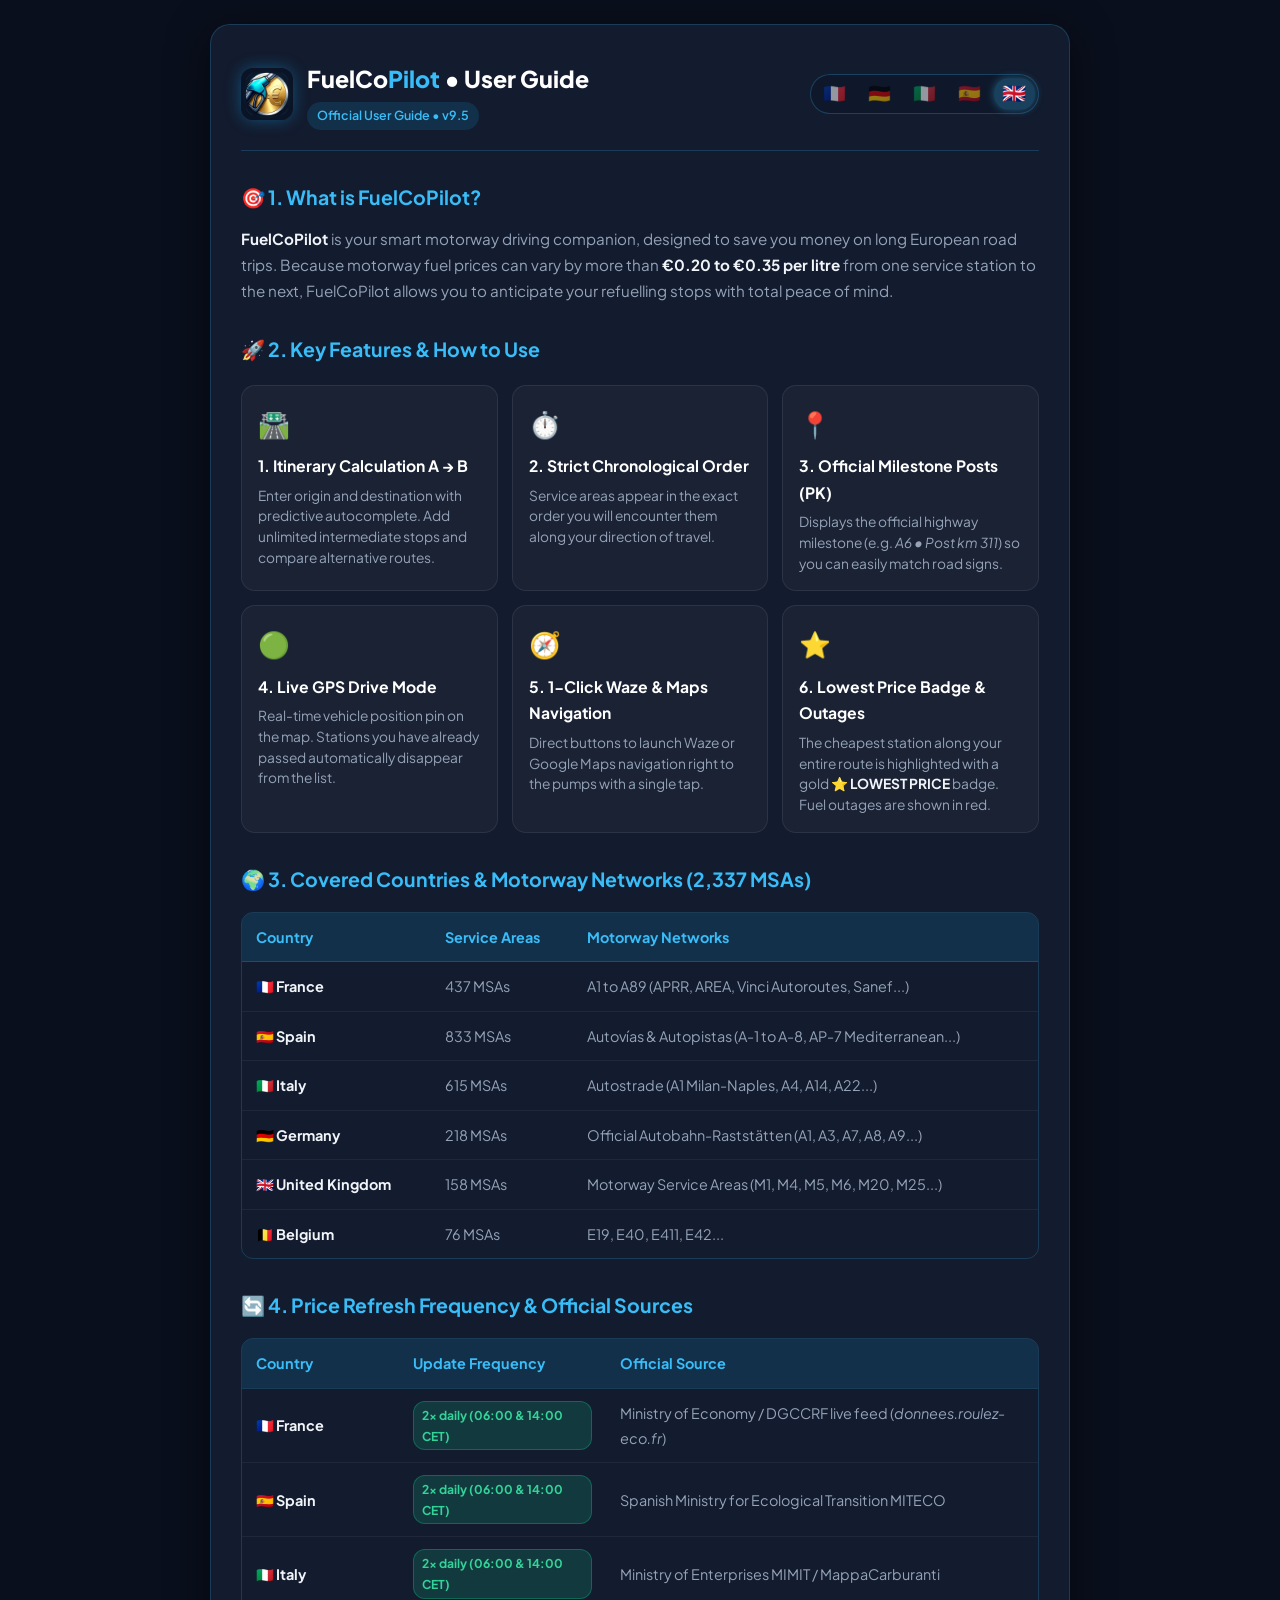
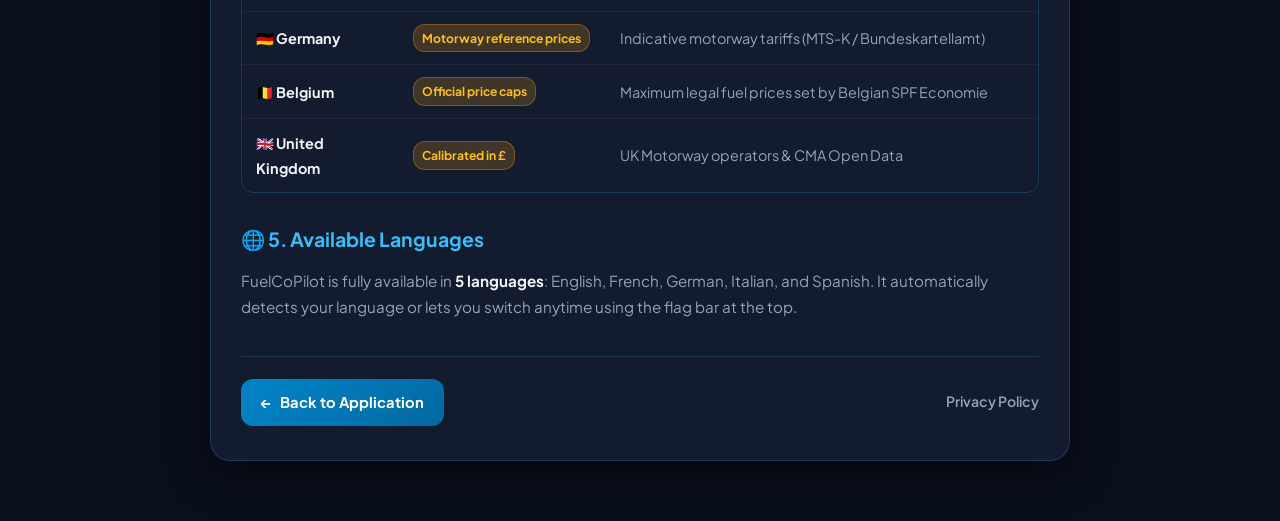
==== guide.html @ b53da0f9 "docs: update guide.html to v9.5 with off-motorway exits and Ulys Vinci partner, generate PDF guide" ====
<!DOCTYPE html>
<html lang="fr">
<head>
  <meta charset="UTF-8">
  <meta name="viewport" content="width=device-width, initial-scale=1.0">
  <title id="doc-title">Mode d'emploi & Guide • FuelCoPilot</title>
  <link rel="icon" type="image/png" href="icon.png">
  <link rel="preconnect" href="https://fonts.googleapis.com">
  <link rel="preconnect" href="https://fonts.gstatic.com" crossorigin>
  <link href="https://fonts.googleapis.com/css2?family=Plus+Jakarta+Sans:wght@400;500;600;700;800&display=swap" rel="stylesheet">
  <style>
    :root {
      --bg-dark: #0a0f1d;
      --bg-card: #131b2e;
      --bg-subcard: rgba(255, 255, 255, 0.03);
      --accent: #0284c7;
      --accent-glow: #38bdf8;
      --success: #10b981;
      --warning: #f59e0b;
      --text: #f1f5f9;
      --text-muted: #94a3b8;
      --border: rgba(56, 189, 248, 0.2);
    }
    * { box-sizing: border-box; margin: 0; padding: 0; }
    body {
      font-family: 'Plus Jakarta Sans', system-ui, sans-serif;
      background: var(--bg-dark);
      color: var(--text);
      line-height: 1.7;
      padding: 24px 16px 60px;
    }
    .container {
      max-width: 860px;
      margin: 0 auto;
      background: var(--bg-card);
      border: 1px solid var(--border);
      border-radius: 20px;
      padding: 34px 30px;
      box-shadow: 0 10px 40px rgba(0, 0, 0, 0.55);
    }
    header {
      display: flex;
      align-items: center;
      justify-content: space-between;
      gap: 16px;
      margin-bottom: 26px;
      padding-bottom: 20px;
      border-bottom: 1px solid var(--border);
      flex-wrap: wrap;
    }
    .header-left {
      display: flex;
      align-items: center;
      gap: 14px;
    }
    .logo {
      width: 52px;
      height: 52px;
      border-radius: 12px;
      box-shadow: 0 0 16px rgba(14, 165, 233, 0.4);
    }
    h1 {
      font-size: 1.45rem;
      font-weight: 800;
      color: #fff;
    }
    h1 span { color: var(--accent-glow); }
    .badge-tag {
      display: inline-block;
      font-size: 0.78rem;
      background: rgba(14, 165, 233, 0.15);
      color: var(--accent-glow);
      padding: 3px 10px;
      border-radius: 20px;
      margin-top: 4px;
      font-weight: 600;
    }
    .lang-switcher {
      display: flex;
      gap: 6px;
      background: rgba(15, 23, 42, 0.7);
      padding: 4px;
      border-radius: 20px;
      border: 1px solid rgba(56, 189, 248, 0.25);
    }
    .lang-btn {
      background: transparent;
      border: none;
      font-size: 1.15rem;
      padding: 4px 8px;
      border-radius: 14px;
      cursor: pointer;
      opacity: 0.55;
      transition: all 0.2s;
    }
    .lang-btn:hover { opacity: 0.9; transform: scale(1.08); }
    .lang-btn.active {
      opacity: 1;
      background: rgba(56, 189, 248, 0.25);
      box-shadow: 0 0 8px rgba(56, 189, 248, 0.4);
      transform: scale(1.05);
    }
    h2 {
      font-size: 1.22rem;
      font-weight: 700;
      color: #38bdf8;
      margin-top: 30px;
      margin-bottom: 12px;
      display: flex;
      align-items: center;
      gap: 8px;
    }
    h3 {
      font-size: 1.05rem;
      font-weight: 700;
      color: #e2e8f0;
      margin-top: 18px;
      margin-bottom: 8px;
    }
    p, li {
      font-size: 0.95rem;
      color: var(--text-muted);
      margin-bottom: 12px;
    }
    ul, ol {
      margin-left: 22px;
      margin-bottom: 16px;
    }
    li { margin-bottom: 8px; }
    strong { color: var(--text); }

    /* Feature Grid Cards */
    .features-grid {
      display: grid;
      grid-template-columns: repeat(auto-fit, minmax(240px, 1fr));
      gap: 14px;
      margin: 18px 0 24px;
    }
    .feature-card {
      background: var(--bg-subcard);
      border: 1px solid rgba(255, 255, 255, 0.08);
      border-radius: 14px;
      padding: 16px;
      transition: transform 0.2s, border-color 0.2s;
    }
    .feature-card:hover {
      transform: translateY(-2px);
      border-color: rgba(56, 189, 248, 0.4);
    }
    .feature-icon {
      font-size: 1.6rem;
      margin-bottom: 8px;
      display: inline-block;
    }
    .feature-title {
      font-size: 0.98rem;
      font-weight: 700;
      color: #fff;
      margin-bottom: 6px;
    }
    .feature-desc {
      font-size: 0.86rem;
      color: var(--text-muted);
      line-height: 1.5;
      margin-bottom: 0;
    }

    /* Country & Update Table */
    .table-container {
      overflow-x: auto;
      margin: 16px 0 24px;
      border-radius: 12px;
      border: 1px solid rgba(56, 189, 248, 0.2);
    }
    table {
      width: 100%;
      border-collapse: collapse;
      font-size: 0.9rem;
      text-align: left;
    }
    th {
      background: rgba(14, 165, 233, 0.15);
      color: #38bdf8;
      padding: 12px 14px;
      font-weight: 700;
      border-bottom: 1px solid var(--border);
    }
    td {
      padding: 12px 14px;
      border-bottom: 1px solid rgba(255, 255, 255, 0.05);
      color: var(--text-muted);
    }
    tr:last-child td { border-bottom: none; }
    tr:hover td { background: rgba(255, 255, 255, 0.02); }
    .status-badge {
      display: inline-flex;
      align-items: center;
      gap: 5px;
      font-size: 0.76rem;
      font-weight: 700;
      padding: 3px 8px;
      border-radius: 12px;
    }
    .status-live { background: rgba(16, 185, 129, 0.2); color: #34d399; border: 1px solid rgba(16, 185, 129, 0.35); }
    .status-ref { background: rgba(245, 158, 11, 0.2); color: #fbbf24; border: 1px solid rgba(245, 158, 11, 0.35); }

    .callout {
      background: rgba(14, 165, 233, 0.08);
      border-left: 4px solid var(--accent-glow);
      padding: 14px 18px;
      border-radius: 0 12px 12px 0;
      margin: 18px 0;
    }
    .callout p { margin: 0; color: #cbd5e1; font-size: 0.92rem; }

    /* Footer Buttons */
    .footer-actions {
      display: flex;
      align-items: center;
      justify-content: space-between;
      gap: 14px;
      margin-top: 36px;
      padding-top: 22px;
      border-top: 1px solid var(--border);
      flex-wrap: wrap;
    }
    .btn-back {
      display: inline-flex;
      align-items: center;
      gap: 8px;
      background: linear-gradient(135deg, #0284c7, #0369a1);
      color: #fff;
      text-decoration: none;
      font-size: 0.92rem;
      font-weight: 700;
      padding: 11px 20px;
      border-radius: 12px;
      transition: all 0.2s;
    }
    .btn-back:hover {
      transform: translateY(-2px);
      box-shadow: 0 4px 16px rgba(2, 132, 199, 0.5);
    }
    .btn-secondary {
      color: #94a3b8;
      text-decoration: none;
      font-size: 0.88rem;
      font-weight: 600;
      transition: color 0.2s;
    }
    .btn-secondary:hover { color: #38bdf8; }

    @media (max-width: 600px) {
      .container { padding: 22px 16px; border-radius: 16px; }
      h1 { font-size: 1.25rem; }
      .features-grid { grid-template-columns: 1fr; }
      .footer-actions { flex-direction: column; align-items: stretch; text-align: center; }
      .btn-back { justify-content: center; }
    }
  
    @media print {
      body {
        background: #ffffff !important;
        color: #1e293b !important;
        padding: 0 !important;
        -webkit-print-color-adjust: exact !important;
        print-color-adjust: exact !important;
      }
      .container {
        max-width: 100% !important;
        background: #ffffff !important;
        border: none !important;
        box-shadow: none !important;
        padding: 10px !important;
      }
      header {
        border-bottom: 2px solid #0284c7 !important;
        padding-bottom: 12px !important;
      }
      h1 { color: #0f172a !important; }
      h1 span { color: #0284c7 !important; }
      h2 {
        color: #0369a1 !important;
        break-after: avoid;
        margin-top: 18px !important;
      }
      .badge-tag {
        background: #e0f2fe !important;
        color: #0369a1 !important;
        border: 1px solid #bae6fd !important;
      }
      .lang-switcher, .footer-actions {
        display: none !important;
      }
      .features-grid {
        display: grid !important;
        grid-template-columns: repeat(2, 1fr) !important;
        gap: 10px !important;
      }
      .feature-card {
        background: #f8fafc !important;
        border: 1px solid #cbd5e1 !important;
        color: #334155 !important;
        break-inside: avoid;
        padding: 12px !important;
      }
      .feature-title { color: #0f172a !important; font-size: 0.92rem !important; }
      .feature-desc { color: #475569 !important; font-size: 0.82rem !important; }
      table {
        border: 1px solid #cbd5e1 !important;
        break-inside: avoid;
      }
      th {
        background: #f1f5f9 !important;
        color: #0f172a !important;
        border-bottom: 2px solid #cbd5e1 !important;
      }
      td {
        color: #334155 !important;
        border-bottom: 1px solid #e2e8f0 !important;
      }
      .callout {
        background: #f0f9ff !important;
        border-left: 4px solid #0284c7 !important;
        break-inside: avoid;
      }
      .callout p { color: #0369a1 !important; }
      .status-live {
        background: #dcfce7 !important;
        color: #166534 !important;
        border: 1px solid #86efac !important;
      }
      .status-ref {
        background: #fef3c7 !important;
        color: #92400e !important;
        border: 1px solid #fcd34d !important;
      }
    }

  </style>
</head>
<body>
  <div class="container">
    <header>
      <div class="header-left">
        <img src="icon.png" alt="FuelCoPilot Logo" class="logo">
        <div>
          <h1 id="title-main">FuelCo<span>Pilot</span> • Mode d'emploi</h1>
          <div class="badge-tag" id="badge-version">Guide officiel d'utilisation • v9.5</div>
        </div>
      </div>
      <div class="lang-switcher" id="lang-switcher">
        <button type="button" class="lang-btn active" data-lang="fr" title="Français">🇫🇷</button>
        <button type="button" class="lang-btn" data-lang="de" title="Deutsch">🇩🇪</button>
        <button type="button" class="lang-btn" data-lang="it" title="Italiano">🇮🇹</button>
        <button type="button" class="lang-btn" data-lang="es" title="Español">🇪🇸</button>
        <button type="button" class="lang-btn" data-lang="en" title="English">🇬🇧</button>
      </div>
    </header>

    <div id="content-body">
      <!-- Rempli dynamiquement selon la langue choisie -->
    </div>

    <div class="footer-actions">
      <a href="index.html" class="btn-back" id="btn-back-app">
        <span>←</span> <span id="lbl-back-btn">Retourner à l'application</span>
      </a>
      <a href="privacy.html" class="btn-secondary" id="link-privacy">Politique de Confidentialité</a>
    </div>
  </div>

  <script>
    const GUIDE_TEXTS = {
      fr: {
        docTitle: "Mode d'emploi & Guide • FuelCoPilot",
        headerTitle: "FuelCo<span>Pilot</span> • Mode d'emploi",
        badgeVersion: "Guide officiel d'utilisation • v9.5",
        backBtn: "Retourner à l'application",
        privacyLink: "Politique de Confidentialité",
        html: `
          <h2>🎯 1. Qu'est-ce que FuelCoPilot ?</h2>
          <p><strong>FuelCoPilot</strong> est votre copilote autoroutier intelligent, conçu pour vous faire réaliser de vraies économies sur vos longs trajets en Europe. Alors que les prix sur autoroute peuvent varier de plus de <strong>0,20 € à 0,35 € par litre</strong> d'une aire à la suivante, FuelCoPilot vous permet d'anticiper vos ravitaillements en toute sérénité.</p>
          <div class="callout">
            <p>💡 <strong>Le saviez-vous ?</strong> Sur un plein de 50 litres, faire le choix de la bonne station sur autoroute permet d'économiser entre <strong>10 € et 18 €</strong> sur un seul trajet !</p>
          </div>

          <h2>🚀 2. Fonctionnalités et Utilisation pas-à-pas</h2>
          
          <div class="features-grid">
            <div class="feature-card">
              <span class="feature-icon">🛣️</span>
              <div class="feature-title">1. Calcul d'itinéraire A → B</div>
              <p class="feature-desc">Saisissez votre ville ou adresse de départ et d'arrivée avec saisie prédictive. Ajoutez des <strong>étapes intermédiaires illimitées</strong> et comparez les itinéraires alternatifs proposés.</p>
            </div>

            <div class="feature-card">
              <span class="feature-icon">⏱️</span>
              <div class="feature-title">2. Ordre chronologique strict</div>
              <p class="feature-desc">Les aires apparaissent exactement dans l'ordre où vous allez les rencontrer sur votre sens de circulation. Fini le doute de savoir si la prochaine aire est dans 10 km ou 80 km !</p>
            </div>

            <div class="feature-card">
              <span class="feature-icon">📍</span>
              <div class="feature-title">3. Vraies Bornes PK d'autoroute</div>
              <p class="feature-desc">Affichage du <strong>Point Kilométrique officiel (PK)</strong> (ex: <em>A6 • Borne km 311</em>). Vous vous repérez instantanément grâce aux bornes physiques visibles sur le bord de la chaussée.</p>
            </div>

            <div class="feature-card">
              <span class="feature-icon">🎯</span>
              <div class="feature-title">4. Compte à rebours « Dans X km »</div>
              <p class="feature-desc">Chaque station indique la distance restante précise (ex: <em>Dans 42 km</em>). Cette distance se réduit automatiquement et en direct au fur et à mesure que vous roulez.</p>
            </div>

            <div class="feature-card">
              <span class="feature-icon">🟢</span>
              <div class="feature-title">5. Suivi GPS en direct (Démarrer)</div>
              <p class="feature-desc">Appuyez sur <strong>Démarrer</strong> : une pastille pulsante matérialise votre voiture sur la carte. Les stations que vous venez de dépasser disparaissent automatiquement de la liste pour ne garder que les aires à venir.</p>
            </div>

            <div class="feature-card">
              <span class="feature-icon">🧭</span>
              <div class="feature-title">6. Guidage 1-clic Waze & Maps</div>
              <p class="feature-desc">Chaque station propose des boutons directs vers <strong>Waze</strong> et <strong>Google Maps</strong> pour lancer le guidage jusqu'aux pompes d'un simple geste.</p>
            </div>

            <div class="feature-card">
              <span class="feature-icon">⛽</span>
              <div class="feature-title">7. Filtres Carburant & Enseigne</div>
              <p class="feature-desc">Sélectionnez votre carburant (Gazole, SP95-E10, SP98, SP95, E85, GPLc) ou filtrez selon vos cartes pétrolières préférées (TotalEnergies, Shell, Avia, Repsol, Eni, BP, Esso, Aral...).</p>
            </div>

            <div class="feature-card">
              <span class="feature-icon">⭐</span>
              <div class="feature-title">8. Prix le plus bas & Ruptures</div>
              <p class="feature-desc">La station la plus économique de tout votre parcours est mise en avant par un badge doré <strong>⭐ PRIX LE PLUS BAS</strong>. Les carburants en rupture de stock sont signalés en rouge.</p>
            </div>

            <div class="feature-card">
              <span class="feature-icon">🚪</span>
              <div class="feature-title">9. Stations hors autoroute (< 1,5 km)</div>
              <p class="feature-desc">Repérez les stations situées immédiatement après le péage (< 1,5 km) avec indication précise du <strong>numéro officiel de la sortie d'autoroute</strong> pour réaliser jusqu'à 30 centimes/litre d'économies sans allonger votre temps de parcours.</p>
            </div>

            <div class="feature-card">
              <span class="feature-icon">⚡</span>
              <div class="feature-title">10. Badge Télépéage Ulys (Vinci)</div>
              <p class="feature-desc">Accédez en 1 clic à l'offre partenaire officielle badge télépéage Ulys Vinci (0 € de frais de gestion les mois non circulés) pour franchir les voies de péage sans arrêt en France, Espagne et Italie.</p>
            </div>
          </div>

          <h2>🌍 3. Pays et Réseau autoroutier couverts (2 337 aires)</h2>
          <p>FuelCoPilot répertorie l'intégralité des réseaux autoroutiers à péage et voies rapides de <strong>6 pays européens majeurs</strong> :</p>
          
          <div class="table-container">
            <table>
              <thead>
                <tr>
                  <th>Pays</th>
                  <th>Aires répertoriées</th>
                  <th>Réseaux autoroutiers</th>
                </tr>
              </thead>
              <tbody>
                <tr>
                  <td>🇫🇷 <strong>France</strong></td>
                  <td><strong>437 aires</strong></td>
                  <td>A1 à A89 (APRR, AREA, Vinci Autoroutes, Sanef, SAPN, ATMB, SFTRF...)</td>
                </tr>
                <tr>
                  <td>🇪🇸 <strong>Espagne</strong></td>
                  <td><strong>833 aires</strong></td>
                  <td>Autovías et Autopistas (A-1 à A-8, AP-7 Méditerranée, A-31, AP-68...)</td>
                </tr>
                <tr>
                  <td>🇮🇹 <strong>Italie</strong></td>
                  <td><strong>615 aires</strong></td>
                  <td>Autostrade (A1 Milan-Rome-Naples, A4 Turin-Trieste, A14 Adriatique, A22...)</td>
                </tr>
                <tr>
                  <td>🇩🇪 <strong>Allemagne</strong></td>
                  <td><strong>218 aires</strong></td>
                  <td>Autobahn-Raststätten officielles (A1, A3, A7, A8, A9, A10 Berliner Ring...)</td>
                </tr>
                <tr>
                  <td>🇬🇧 <strong>Royaume-Uni</strong></td>
                  <td><strong>158 aires</strong></td>
                  <td>Motorway Service Areas MSAs (M1, M4, M5, M6, M20, M25, M40, M90...)</td>
                </tr>
                <tr>
                  <td>🇧🇪 <strong>Belgique</strong></td>
                  <td><strong>76 aires</strong></td>
                  <td>E19, E40, E411, E42, E25...</td>
                </tr>
              </tbody>
            </table>
          </div>

          <h2>🔄 4. Fréquence et Sources officielles d'actualisation des prix</h2>
          <p>Pour vous garantir des informations fiables, FuelCoPilot utilise un robot automatisé relié aux flux ministériels et sources officielles de chaque pays :</p>

          <div class="table-container">
            <table>
              <thead>
                <tr>
                  <th>Pays</th>
                  <th>Fréquence de rafraîchissement</th>
                  <th>Source officielle de données</th>
                </tr>
              </thead>
              <tbody>
                <tr>
                  <td>🇫🇷 <strong>France</strong></td>
                  <td><span class="status-badge status-live">2x par jour (06h00 et 14h00)</span></td>
                  <td>Flux instantané officiel du Ministère de l'Économie / DGCCRF (<em>donnees.roulez-eco.fr</em>)</td>
                </tr>
                <tr>
                  <td>🇪🇸 <strong>Espagne</strong></td>
                  <td><span class="status-badge status-live">2x par jour (06h00 et 14h00)</span></td>
                  <td>Ministère espagnol pour la Transition Écologique MITECO (<em>sedeaplicaciones.minetur.gob.es</em>)</td>
                </tr>
                <tr>
                  <td>🇮🇹 <strong>Italie</strong></td>
                  <td><span class="status-badge status-live">2x par jour (06h00 et 14h00)</span></td>
                  <td>Ministère des Entreprises MIMIT / Osservaprezzi (<em>mappacarburanti.it</em>)</td>
                </tr>
                <tr>
                  <td>🇩🇪 <strong>Allemagne</strong></td>
                  <td><span class="status-badge status-ref">Prix de référence autoroutiers</span></td>
                  <td>Barèmes autoroutiers indicatifs (MTS-K / Bundeskartellamt)</td>
                </tr>
                <tr>
                  <td>🇧🇪 <strong>Belgique</strong></td>
                  <td><span class="status-badge status-ref">Prix plafonds officiels</span></td>
                  <td>Prix maximaux légaux réglementés par le SPF Économie belge</td>
                </tr>
                <tr>
                  <td>🇬🇧 <strong>Royaume-Uni</strong></td>
                  <td><span class="status-badge status-ref">Prix calibrés en £</span></td>
                  <td>Opérateurs autoroutiers britanniques et données ouvertes de la CMA</td>
                </tr>
              </tbody>
            </table>
          </div>
          <p style="font-size:0.86rem; color:#94a3b8;"><em>Note : Sur autoroute, les compagnies pétrolières révisent leurs tarifs une fois par jour au petit matin. L'actualisation de 06h00 capture immédiatement ces nouveaux barèmes quotidiens avant vos départs.</em></p>

          <h2>🌐 5. Langues disponibles et Détection automatique</h2>
          <p>FuelCoPilot est intégralement traduit et utilisable en <strong>5 langues</strong> :</p>
          <ul>
            <li>🇫🇷 <strong>Français</strong> (Langue par défaut)</li>
            <li>🇩🇪 <strong>Deutsch</strong> (Allemand)</li>
            <li>🇮🇹 <strong>Italiano</strong> (Italien)</li>
            <li>🇪🇸 <strong>Español</strong> (Espagnol)</li>
            <li>🇬🇧 <strong>English</strong> (Anglais)</li>
          </ul>
          <p>L'application détecte automatiquement votre langue dès l'ouverture selon votre position géographique. Vous pouvez également changer instantanément de langue d'un simple clic sur les drapeaux situés sous le logo en haut de l'écran.</p>

          <h2>📱 6. Astuce pour smartphone : Ajouter à l'écran d'accueil</h2>
          <p>FuelCoPilot est une application Web progressive (PWA). Vous pouvez l'installer comme une vraie application sur votre téléphone :</p>
          <ul>
            <li><strong>Sur Android (Chrome) :</strong> Appuyez sur le menu (les 3 points verticaux en haut à droite) puis sur <em>« Ajouter à l'écran d'accueil »</em> ou <em>« Installer l'application »</em>.</li>
            <li><strong>Sur iPhone (Safari) :</strong> Appuyez sur le bouton Partager (icône avec une flèche vers le haut) puis sur <em>« Sur l'écran d'accueil »</em>.</li>
          </ul>
        `
      },
      de: {
        docTitle: "Bedienungsanleitung & Leitfaden • FuelCoPilot",
        headerTitle: "FuelCo<span>Pilot</span> • Bedienungsanleitung",
        badgeVersion: "Offizieller Benutzerleitfaden • v9.5",
        backBtn: "Zurück zur Anwendung",
        privacyLink: "Datenschutzerklärung",
        html: `
          <h2>🎯 1. Was ist FuelCoPilot?</h2>
          <p><strong>FuelCoPilot</strong> ist Ihr intelligenter Autobahn-Copilot, der Ihnen hilft, auf langen Reisen durch Europa bares Geld zu sparen. Da die Kraftstoffpreise an Autobahnen von Raststätte zu Raststätte um mehr als <strong>0,20 € bis 0,35 € pro Liter</strong> variieren können, hilft Ihnen FuelCoPilot, Tankstopps vorausschauend und transparent zu planen.</p>

          <h2>🚀 2. Wichtigste Funktionen</h2>
          <div class="features-grid">
            <div class="feature-card">
              <span class="feature-icon">🛣️</span>
              <div class="feature-title">1. Routenberechnung A → B</div>
              <p class="feature-desc">Geben Sie Start- und Zielort mit automatischer Vervollständigung ein. Fügen Sie unbegrenzte Zwischenstopps hinzu und vergleichen Sie Alternativrouten.</p>
            </div>
            <div class="feature-card">
              <span class="feature-icon">⏱️</span>
              <div class="feature-title">2. Chronologische Reihenfolge</div>
              <p class="feature-desc">Raststätten erscheinen genau in der Reihenfolge, wie Sie sie in Fahrtrichtung passieren.</p>
            </div>
            <div class="feature-card">
              <span class="feature-icon">📍</span>
              <div class="feature-title">3. Offizielle Autobahn-Kilometer (PK)</div>
              <p class="feature-desc">Anzeige des offiziellen Kilometers (z. B. <em>A6 • km 311</em>) zur perfekten Orientierung an den Beschilderungen.</p>
            </div>
            <div class="feature-card">
              <span class="feature-icon">🟢</span>
              <div class="feature-title">4. Live-GPS-Modus (Starten)</div>
              <p class="feature-desc">Standortanzeige auf der Karte. Passierte Tankstellen werden automatisch ausgeblendet, damit Sie nur bevorstehende Raststätten sehen.</p>
            </div>
          </div>

          <h2>🌍 3. Abgedeckte Länder (2.337 Raststätten)</h2>
          <div class="table-container">
            <table>
              <thead><tr><th>Land</th><th>Raststätten</th><th>Netz</th></tr></thead>
              <tbody>
                <tr><td>🇫🇷 <strong>Frankreich</strong></td><td>437 Raststätten</td><td>A1 bis A89 (APRR, Vinci, Sanef...)</td></tr>
                <tr><td>🇪🇸 <strong>Spanien</strong></td><td>833 Raststätten</td><td>Autovías & Autopistas (A-1 bis AP-7...)</td></tr>
                <tr><td>🇮🇹 <strong>Italien</strong></td><td>615 Raststätten</td><td>Autostrade (A1, A4, A14, A22...)</td></tr>
                <tr><td>🇩🇪 <strong>Deutschland</strong></td><td>218 Raststätten</td><td>Offizielle Autobahn-Raststätten (A1, A3, A7, A8...)</td></tr>
                <tr><td>🇬🇧 <strong>Großbritannien</strong></td><td>158 Raststätten</td><td>Motorway Service Areas (M1, M4, M6...)</td></tr>
                <tr><td>🇧🇪 <strong>Belgien</strong></td><td>76 Raststätten</td><td>E19, E40, E411...</td></tr>
              </tbody>
            </table>
          </div>

          <h2>🔄 4. Preisaktualisierungs-Frequenz</h2>
          <ul>
            <li>🇫🇷 <strong>Frankreich :</strong> <strong>2x täglich (06:00 und 14:00 Uhr)</strong> über das offizielle Wirtschaftsministerium (<em>donnees.roulez-eco.fr</em>).</li>
            <li>🇪🇸 <strong>Spanien :</strong> <strong>2x täglich (06:00 und 14:00 Uhr)</strong> über das spanische Ministerium MITECO.</li>
            <li>🇮🇹 <strong>Italien :</strong> <strong>2x täglich (06:00 und 14:00 Uhr)</strong> über das Ministerium MIMIT / MappaCarburanti.</li>
            <li>🇩🇪 <strong>Deutschland :</strong> Autobahn-Referenzpreise (MTS-K).</li>
            <li>🇧🇪 <strong>Belgien :</strong> Gesetzliche Maximalpreise (FÖD Wirtschaft).</li>
            <li>🇬🇧 <strong>UK :</strong> Kalibrierte Preise in £ (CMA Open Data).</li>
          </ul>

          <h2>🌐 5. Verfügbare Sprachen</h2>
          <p>Verfügbar in <strong>5 Sprachen</strong>: Deutsch, Französisch, Italienisch, Spanisch und Englisch. Automatische Spracherkennung oder manueller Wechsel über die Flaggenleiste.</p>
        `
      },
      it: {
        docTitle: "Guida all'uso • FuelCoPilot",
        headerTitle: "FuelCo<span>Pilot</span> • Guida all'uso",
        badgeVersion: "Guida ufficiale • v9.5",
        backBtn: "Torna all'applicazione",
        privacyLink: "Informativa sulla Privacy",
        html: `
          <h2>🎯 1. Cos'è FuelCoPilot?</h2>
          <p><strong>FuelCoPilot</strong> è il tuo copilota autostradale intelligente, progettato per farti risparmiare sui lunghi viaggi in Europa. Poiché i prezzi del carburante in autostrada possono variare di oltre <strong>0,20 € - 0,35 € al litro</strong> da un'area di servizio all'altra, FuelCoPilot ti permette di pianificare i tuoi rifornimenti in totale serenità.</p>

          <h2>🚀 2. Funzionalità principali</h2>
          <div class="features-grid">
            <div class="feature-card">
              <span class="feature-icon">🛣️</span>
              <div class="feature-title">1. Calcolo itinerario A → B</div>
              <p class="feature-desc">Inserisci partenza e arrivo con completamento automatico. Tappe intermedie illimitate e itinerari alternativi.</p>
            </div>
            <div class="feature-card">
              <span class="feature-icon">⏱️</span>
              <div class="feature-title">2. Ordine cronologico esatto</div>
              <p class="feature-desc">Le aree di servizio appaiono nell'ordine esatto in cui le incontrerai nella tua direzione di marcia.</p>
            </div>
            <div class="feature-card">
              <span class="feature-icon">📍</span>
              <div class="feature-title">3. Punti Chilometrici ufficiali (PK)</div>
              <p class="feature-desc">Visualizzazione del chilometro ufficiale autostradale per orientarsi con i cartelli stradali reali.</p>
            </div>
            <div class="feature-card">
              <span class="feature-icon">🟢</span>
              <div class="feature-title">4. Tracciamento GPS in tempo reale</div>
              <p class="feature-desc">Posizione in diretta sulla mappa. Le stazioni già superate scompaiono automaticamente dall'elenco.</p>
            </div>
          </div>

          <h2>🌍 3. Paesi coperti (2.337 aree di servizio)</h2>
          <div class="table-container">
            <table>
              <thead><tr><th>Paese</th><th>Aree</th><th>Rete</th></tr></thead>
              <tbody>
                <tr><td>🇫🇷 <strong>Francia</strong></td><td>437 aree</td><td>A1 - A89 (APRR, Vinci, Sanef...)</td></tr>
                <tr><td>🇪🇸 <strong>Spagna</strong></td><td>833 aree</td><td>Autovías & Autopistas (A-1 - AP-7...)</td></tr>
                <tr><td>🇮🇹 <strong>Italia</strong></td><td>615 aree</td><td>Autostrade (A1 Milano-Napoli, A4, A14, A22...)</td></tr>
                <tr><td>🇩🇪 <strong>Germania</strong></td><td>218 aree</td><td>Autobahn-Raststätten ufficiali (A1, A3, A7, A8...)</td></tr>
                <tr><td>🇬🇧 <strong>Regno Unito</strong></td><td>158 aree</td><td>Motorway Service Areas (M1, M4, M6...)</td></tr>
                <tr><td>🇧🇪 <strong>Belgio</strong></td><td>76 aree</td><td>E19, E40, E411...</td></tr>
              </tbody>
            </table>
          </div>

          <h2>🔄 4. Frequenza di aggiornamento prezzi</h2>
          <ul>
            <li>🇫🇷 <strong>Francia:</strong> <strong>2 volte al giorno (06:00 e 14:00)</strong> tramite il Ministero dell'Economia (<em>donnees.roulez-eco.fr</em>).</li>
            <li>🇪🇸 <strong>Spagna:</strong> <strong>2 volte al giorno (06:00 e 14:00)</strong> tramite il Ministero MITECO.</li>
            <li>🇮🇹 <strong>Italia:</strong> <strong>2 volte al giorno (06:00 e 14:00)</strong> tramite il Ministero MIMIT / Osservaprezzi (<em>mappacarburanti.it</em>).</li>
            <li>🇩🇪 <strong>Germania:</strong> Prezzi indicativi autostradali (MTS-K).</li>
            <li>🇧🇪 <strong>Belgio:</strong> Prezzi massimi legali (SPF Economie).</li>
            <li>🇬🇧 <strong>UK:</strong> Prezzi calibrati in £ (CMA Open Data).</li>
          </ul>

          <h2>🌐 5. Lingue disponibili</h2>
          <p>Disponibile in <strong>5 lingue</strong>: Italiano, Francese, Tedesco, Spagnolo e Inglese.</p>
        `
      },
      es: {
        docTitle: "Guía de uso • FuelCoPilot",
        headerTitle: "FuelCo<span>Pilot</span> • Guía de uso",
        badgeVersion: "Guía oficial de usuario • v9.5",
        backBtn: "Volver a la aplicación",
        privacyLink: "Política de Privacidad",
        html: `
          <h2>🎯 1. ¿Qué es FuelCoPilot?</h2>
          <p><strong>FuelCoPilot</strong> es tu copiloto inteligente de autopista, diseñado para ayudarte a ahorrar en tus viajes largos por Europa. Dado que los precios del combustible en autopista pueden variar en más de <strong>0,20 € a 0,35 € por litro</strong> de un área de servicio a otra, FuelCoPilot te permite anticipar tus paradas con total tranquilidad.</p>

          <h2>🚀 2. Características principales</h2>
          <div class="features-grid">
            <div class="feature-card">
              <span class="feature-icon">🛣️</span>
              <div class="feature-title">1. Cálculo de ruta A → B</div>
              <p class="feature-desc">Introduce origen y destino con autocompletado. Añade paradas intermedias ilimitadas y compara rutas alternativas.</p>
            </div>
            <div class="feature-card">
              <span class="feature-icon">⏱️</span>
              <div class="feature-title">2. Orden cronológico estricto</div>
              <p class="feature-desc">Las áreas aparecen en el orden exacto en el que te las encontrarás en tu sentido de circulación.</p>
            </div>
            <div class="feature-card">
              <span class="feature-icon">📍</span>
              <div class="feature-title">3. Puntos Kilométricos (PK)</div>
              <p class="feature-desc">Visualización del hito kilométrico oficial para ubicarte con la señalización real de la carretera.</p>
            </div>
            <div class="feature-card">
              <span class="feature-icon">🟢</span>
              <div class="feature-title">4. Modo GPS en directo</div>
              <p class="feature-desc">Ubicación en el mapa en tiempo real. Las estaciones que vas dejando atrás se ocultan automáticamente de la lista.</p>
            </div>
          </div>

          <h2>🌍 3. Países cubiertos (2.337 áreas de servicio)</h2>
          <div class="table-container">
            <table>
              <thead><tr><th>País</th><th>Áreas</th><th>Red de autopistas</th></tr></thead>
              <tbody>
                <tr><td>🇫🇷 <strong>Francia</strong></td><td>437 áreas</td><td>A1 a A89 (APRR, Vinci, Sanef...)</td></tr>
                <tr><td>🇪🇸 <strong>España</strong></td><td>833 áreas</td><td>Autovías y Autopistas (A-1 a A-8, AP-7, A-31...)</td></tr>
                <tr><td>🇮🇹 <strong>Italia</strong></td><td>615 áreas</td><td>Autostrade (A1, A4, A14, A22...)</td></tr>
                <tr><td>🇩🇪 <strong>Alemania</strong></td><td>218 áreas</td><td>Autobahn-Raststätten oficiales (A1, A3, A7, A8...)</td></tr>
                <tr><td>🇬🇧 <strong>Reino Unido</strong></td><td>158 áreas</td><td>Motorway Service Areas (M1, M4, M6...)</td></tr>
                <tr><td>🇧🇪 <strong>Bélgica</strong></td><td>76 áreas</td><td>E19, E40, E411...</td></tr>
              </tbody>
            </table>
          </div>

          <h2>🔄 4. Frecuencia de actualización de precios</h2>
          <ul>
            <li>🇫🇷 <strong>Francia:</strong> <strong>2 veces al día (06:00 y 14:00 h)</strong> mediante el Ministerio de Economía (<em>donnees.roulez-eco.fr</em>).</li>
            <li>🇪🇸 <strong>España:</strong> <strong>2 veces al día (06:00 y 14:00 h)</strong> mediante el Ministerio MITECO (<em>sedeaplicaciones.minetur.gob.es</em>).</li>
            <li>🇮🇹 <strong>Italia:</strong> <strong>2 veces al día (06:00 y 14:00 h)</strong> mediante el Ministerio MIMIT / MappaCarburanti.</li>
            <li>🇩🇪 <strong>Alemania:</strong> Precios indicativos de autopista (MTS-K).</li>
            <li>🇧🇪 <strong>Bélgica:</strong> Precios máximos legales regulados por el SPF Economie.</li>
            <li>🇬🇧 <strong>Reino Unido:</strong> Precios calibrados en £ (CMA Open Data).</li>
          </ul>

          <h2>🌐 5. Idiomas disponibles</h2>
          <p>Disponible en <strong>5 idiomas</strong>: Español, Francés, Alemán, Italiano e Inglés.</p>
        `
      },
      en: {
        docTitle: "User Guide • FuelCoPilot",
        headerTitle: "FuelCo<span>Pilot</span> • User Guide",
        badgeVersion: "Official User Guide • v9.5",
        backBtn: "Back to Application",
        privacyLink: "Privacy Policy",
        html: `
          <h2>🎯 1. What is FuelCoPilot?</h2>
          <p><strong>FuelCoPilot</strong> is your smart motorway driving companion, designed to save you money on long European road trips. Because motorway fuel prices can vary by more than <strong>€0.20 to €0.35 per litre</strong> from one service station to the next, FuelCoPilot allows you to anticipate your refuelling stops with total peace of mind.</p>

          <h2>🚀 2. Key Features & How to Use</h2>
          <div class="features-grid">
            <div class="feature-card">
              <span class="feature-icon">🛣️</span>
              <div class="feature-title">1. Itinerary Calculation A → B</div>
              <p class="feature-desc">Enter origin and destination with predictive autocomplete. Add unlimited intermediate stops and compare alternative routes.</p>
            </div>
            <div class="feature-card">
              <span class="feature-icon">⏱️</span>
              <div class="feature-title">2. Strict Chronological Order</div>
              <p class="feature-desc">Service areas appear in the exact order you will encounter them along your direction of travel.</p>
            </div>
            <div class="feature-card">
              <span class="feature-icon">📍</span>
              <div class="feature-title">3. Official Milestone Posts (PK)</div>
              <p class="feature-desc">Displays the official highway milestone (e.g. <em>A6 • Post km 311</em>) so you can easily match road signs.</p>
            </div>
            <div class="feature-card">
              <span class="feature-icon">🟢</span>
              <div class="feature-title">4. Live GPS Drive Mode</div>
              <p class="feature-desc">Real-time vehicle position pin on the map. Stations you have already passed automatically disappear from the list.</p>
            </div>
            <div class="feature-card">
              <span class="feature-icon">🧭</span>
              <div class="feature-title">5. 1-Click Waze & Maps Navigation</div>
              <p class="feature-desc">Direct buttons to launch Waze or Google Maps navigation right to the pumps with a single tap.</p>
            </div>
            <div class="feature-card">
              <span class="feature-icon">⭐</span>
              <div class="feature-title">6. Lowest Price Badge & Outages</div>
              <p class="feature-desc">The cheapest station along your entire route is highlighted with a gold <strong>⭐ LOWEST PRICE</strong> badge. Fuel outages are shown in red.</p>
            </div>
          </div>

          <h2>🌍 3. Covered Countries & Motorway Networks (2,337 MSAs)</h2>
          <div class="table-container">
            <table>
              <thead><tr><th>Country</th><th>Service Areas</th><th>Motorway Networks</th></tr></thead>
              <tbody>
                <tr><td>🇫🇷 <strong>France</strong></td><td>437 MSAs</td><td>A1 to A89 (APRR, AREA, Vinci Autoroutes, Sanef...)</td></tr>
                <tr><td>🇪🇸 <strong>Spain</strong></td><td>833 MSAs</td><td>Autovías & Autopistas (A-1 to A-8, AP-7 Mediterranean...)</td></tr>
                <tr><td>🇮🇹 <strong>Italy</strong></td><td>615 MSAs</td><td>Autostrade (A1 Milan-Naples, A4, A14, A22...)</td></tr>
                <tr><td>🇩🇪 <strong>Germany</strong></td><td>218 MSAs</td><td>Official Autobahn-Raststätten (A1, A3, A7, A8, A9...)</td></tr>
                <tr><td>🇬🇧 <strong>United Kingdom</strong></td><td>158 MSAs</td><td>Motorway Service Areas (M1, M4, M5, M6, M20, M25...)</td></tr>
                <tr><td>🇧🇪 <strong>Belgium</strong></td><td>76 MSAs</td><td>E19, E40, E411, E42...</td></tr>
              </tbody>
            </table>
          </div>

          <h2>🔄 4. Price Refresh Frequency & Official Sources</h2>
          <div class="table-container">
            <table>
              <thead><tr><th>Country</th><th>Update Frequency</th><th>Official Source</th></tr></thead>
              <tbody>
                <tr><td>🇫🇷 <strong>France</strong></td><td><span class="status-badge status-live">2x daily (06:00 & 14:00 CET)</span></td><td>Ministry of Economy / DGCCRF live feed (<em>donnees.roulez-eco.fr</em>)</td></tr>
                <tr><td>🇪🇸 <strong>Spain</strong></td><td><span class="status-badge status-live">2x daily (06:00 & 14:00 CET)</span></td><td>Spanish Ministry for Ecological Transition MITECO</td></tr>
                <tr><td>🇮🇹 <strong>Italy</strong></td><td><span class="status-badge status-live">2x daily (06:00 & 14:00 CET)</span></td><td>Ministry of Enterprises MIMIT / MappaCarburanti</td></tr>
                <tr><td>🇩🇪 <strong>Germany</strong></td><td><span class="status-badge status-ref">Motorway reference prices</span></td><td>Indicative motorway tariffs (MTS-K / Bundeskartellamt)</td></tr>
                <tr><td>🇧🇪 <strong>Belgium</strong></td><td><span class="status-badge status-ref">Official price caps</span></td><td>Maximum legal fuel prices set by Belgian SPF Economie</td></tr>
                <tr><td>🇬🇧 <strong>United Kingdom</strong></td><td><span class="status-badge status-ref">Calibrated in £</span></td><td>UK Motorway operators & CMA Open Data</td></tr>
              </tbody>
            </table>
          </div>

          <h2>🌐 5. Available Languages</h2>
          <p>FuelCoPilot is fully available in <strong>5 languages</strong>: English, French, German, Italian, and Spanish. It automatically detects your language or lets you switch anytime using the flag bar at the top.</p>
        `
      }
    };

    function getSelectedLanguage() {
      const urlParams = new URLSearchParams(window.location.search);
      const urlLang = urlParams.get('lang');
      if (urlLang && GUIDE_TEXTS[urlLang.toLowerCase()]) {
        return urlLang.toLowerCase();
      }
      try {
        const stored = localStorage.getItem('fuelpilot_lang');
        if (stored && GUIDE_TEXTS[stored.toLowerCase()]) {
          return stored.toLowerCase();
        }
      } catch (e) {}
      const navLang = (navigator.language || 'fr').slice(0, 2).toLowerCase();
      return GUIDE_TEXTS[navLang] ? navLang : 'fr';
    }

    function applyLanguage(lang) {
      const data = GUIDE_TEXTS[lang] || GUIDE_TEXTS.fr;
      document.documentElement.lang = lang;
      document.getElementById('doc-title').textContent = data.docTitle;
      document.getElementById('title-main').innerHTML = data.headerTitle;
      document.getElementById('badge-version').textContent = data.badgeVersion;
      document.getElementById('content-body').innerHTML = data.html;
      
      const backBtn = document.getElementById('btn-back-app');
      backBtn.href = `index.html?lang=${lang}&_v=${Date.now()}`;
      document.getElementById('lbl-back-btn').textContent = data.backBtn;

      const privLink = document.getElementById('link-privacy');
      privLink.textContent = data.privacyLink;
      privLink.href = `privacy.html?lang=${lang}`;

      document.querySelectorAll('.lang-btn').forEach(btn => {
        btn.classList.toggle('active', btn.dataset.lang === lang);
      });

      try {
        localStorage.setItem('fuelpilot_lang', lang);
      } catch (e) {}
    }

    document.querySelectorAll('.lang-btn').forEach(btn => {
      btn.addEventListener('click', () => {
        applyLanguage(btn.dataset.lang);
      });
    });

    applyLanguage(getSelectedLanguage());
  </script>
</body>
</html>
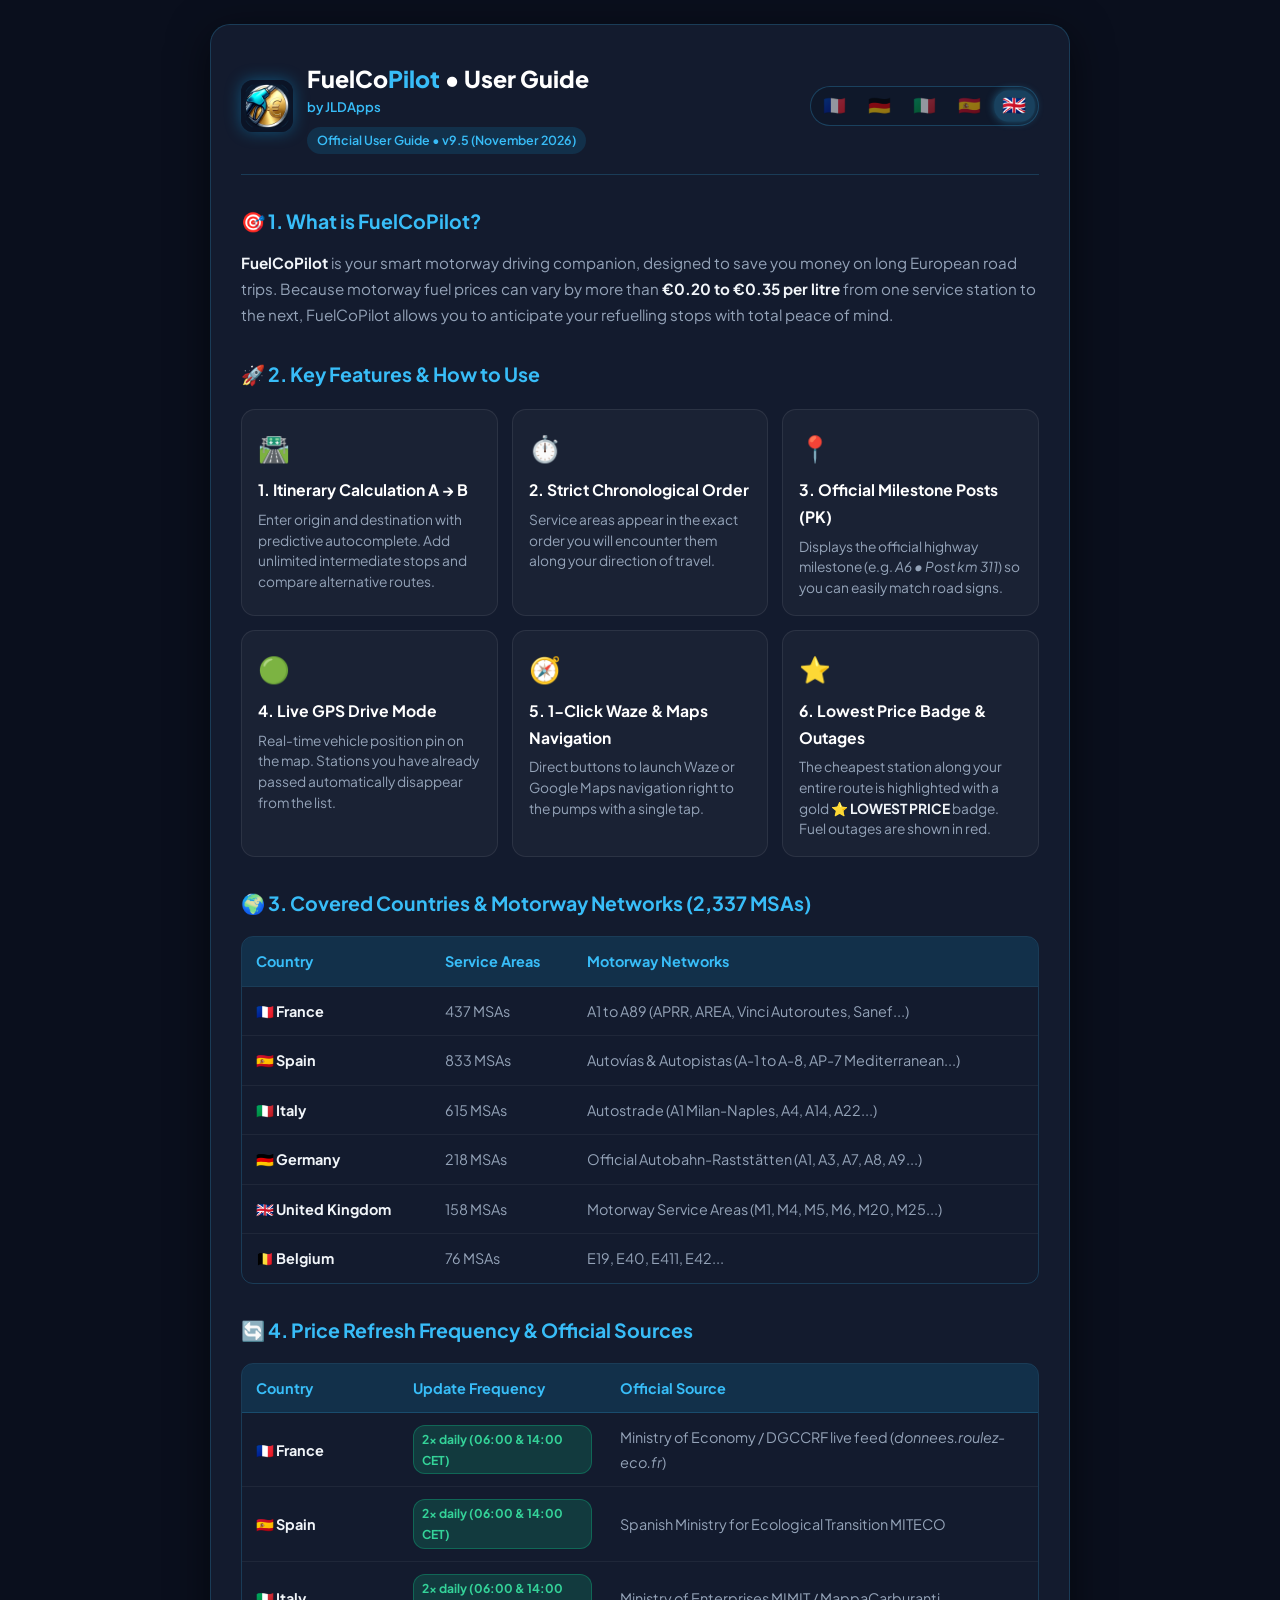
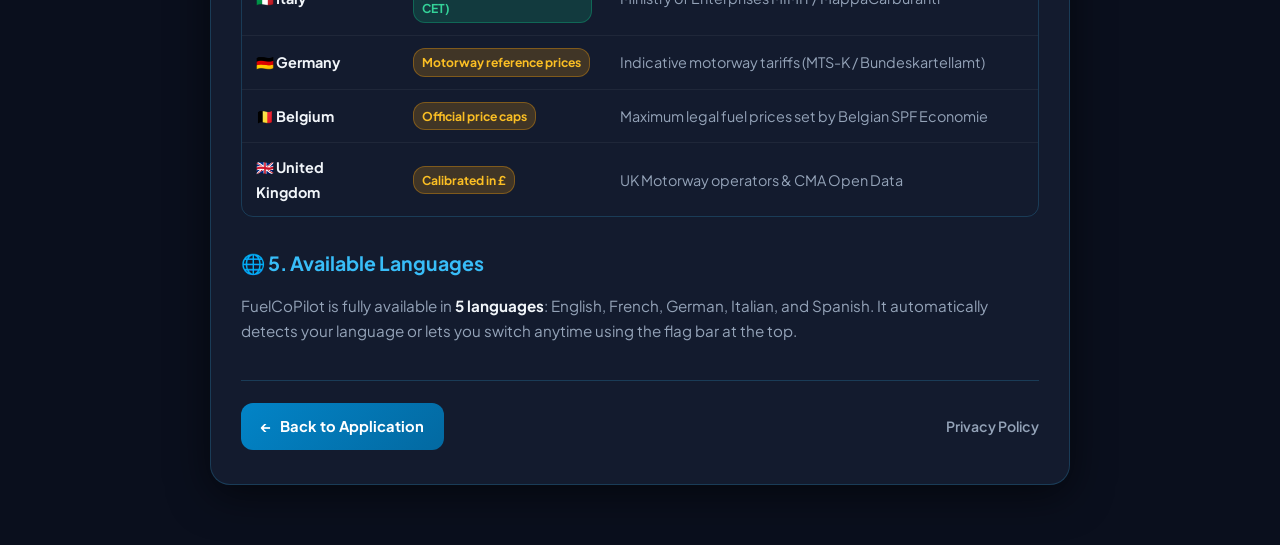
==== commit 3a1a6f8b: "docs: update guide contrast to high-contrast dark text, add by JLDApps and version date; fix GPS ale" ====
--- a/guide.html
+++ b/guide.html
@@ -261,7 +261,7 @@
     @media print {
       body {
         background: #ffffff !important;
-        color: #1e293b !important;
+        color: #0f172a !important;
         padding: 0 !important;
         -webkit-print-color-adjust: exact !important;
         print-color-adjust: exact !important;
@@ -279,10 +279,27 @@
       }
       h1 { color: #0f172a !important; }
       h1 span { color: #0284c7 !important; }
+      .author-tag {
+        color: #0284c7 !important;
+        font-size: 0.82rem !important;
+        font-weight: 600 !important;
+        margin-top: -2px !important;
+        margin-bottom: 4px !important;
+      }
       h2 {
         color: #0369a1 !important;
         break-after: avoid;
         margin-top: 18px !important;
+      }
+      h3 {
+        color: #0f172a !important;
+      }
+      p, li {
+        color: #1e293b !important;
+      }
+      strong, b {
+        color: #0f172a !important;
+        font-weight: 700 !important;
       }
       .badge-tag {
         background: #e0f2fe !important;
@@ -305,7 +322,7 @@
         padding: 12px !important;
       }
       .feature-title { color: #0f172a !important; font-size: 0.92rem !important; }
-      .feature-desc { color: #475569 !important; font-size: 0.82rem !important; }
+      .feature-desc { color: #334155 !important; font-size: 0.82rem !important; }
       table {
         border: 1px solid #cbd5e1 !important;
         break-inside: avoid;
@@ -316,8 +333,11 @@
         border-bottom: 2px solid #cbd5e1 !important;
       }
       td {
-        color: #334155 !important;
+        color: #1e293b !important;
         border-bottom: 1px solid #e2e8f0 !important;
+      }
+      td strong {
+        color: #0f172a !important;
       }
       .callout {
         background: #f0f9ff !important;
@@ -325,6 +345,7 @@
         break-inside: avoid;
       }
       .callout p { color: #0369a1 !important; }
+      .callout strong { color: #0369a1 !important; font-weight: 700 !important; }
       .status-live {
         background: #dcfce7 !important;
         color: #166534 !important;
@@ -346,7 +367,8 @@
         <img src="icon.png" alt="FuelCoPilot Logo" class="logo">
         <div>
           <h1 id="title-main">FuelCo<span>Pilot</span> • Mode d'emploi</h1>
-          <div class="badge-tag" id="badge-version">Guide officiel d'utilisation • v9.5</div>
+          <div class="author-tag" style="font-size:0.82rem; color:#38bdf8; font-weight:600; margin-top:-2px; margin-bottom:4px;">by JLDApps</div>
+          <div class="badge-tag" id="badge-version">Guide officiel d'utilisation • v9.5 (Novembre 2026) (Novembre 2026)</div>
         </div>
       </div>
       <div class="lang-switcher" id="lang-switcher">
@@ -375,7 +397,7 @@
       fr: {
         docTitle: "Mode d'emploi & Guide • FuelCoPilot",
         headerTitle: "FuelCo<span>Pilot</span> • Mode d'emploi",
-        badgeVersion: "Guide officiel d'utilisation • v9.5",
+        badgeVersion: "Guide officiel d'utilisation • v9.5 (Novembre 2026)",
         backBtn: "Retourner à l'application",
         privacyLink: "Politique de Confidentialité",
         html: `
@@ -566,7 +588,7 @@
       de: {
         docTitle: "Bedienungsanleitung & Leitfaden • FuelCoPilot",
         headerTitle: "FuelCo<span>Pilot</span> • Bedienungsanleitung",
-        badgeVersion: "Offizieller Benutzerleitfaden • v9.5",
+        badgeVersion: "Offizieller Benutzerleitfaden • v9.5 (November 2026)",
         backBtn: "Zurück zur Anwendung",
         privacyLink: "Datenschutzerklärung",
         html: `
@@ -629,7 +651,7 @@
       it: {
         docTitle: "Guida all'uso • FuelCoPilot",
         headerTitle: "FuelCo<span>Pilot</span> • Guida all'uso",
-        badgeVersion: "Guida ufficiale • v9.5",
+        badgeVersion: "Guida ufficiale • v9.5 (Novembre 2026)",
         backBtn: "Torna all'applicazione",
         privacyLink: "Informativa sulla Privacy",
         html: `
@@ -692,7 +714,7 @@
       es: {
         docTitle: "Guía de uso • FuelCoPilot",
         headerTitle: "FuelCo<span>Pilot</span> • Guía de uso",
-        badgeVersion: "Guía oficial de usuario • v9.5",
+        badgeVersion: "Guía oficial de usuario • v9.5 (Noviembre 2026)",
         backBtn: "Volver a la aplicación",
         privacyLink: "Política de Privacidad",
         html: `
@@ -755,7 +777,7 @@
       en: {
         docTitle: "User Guide • FuelCoPilot",
         headerTitle: "FuelCo<span>Pilot</span> • User Guide",
-        badgeVersion: "Official User Guide • v9.5",
+        badgeVersion: "Official User Guide • v9.5 (November 2026)",
         backBtn: "Back to Application",
         privacyLink: "Privacy Policy",
         html: `
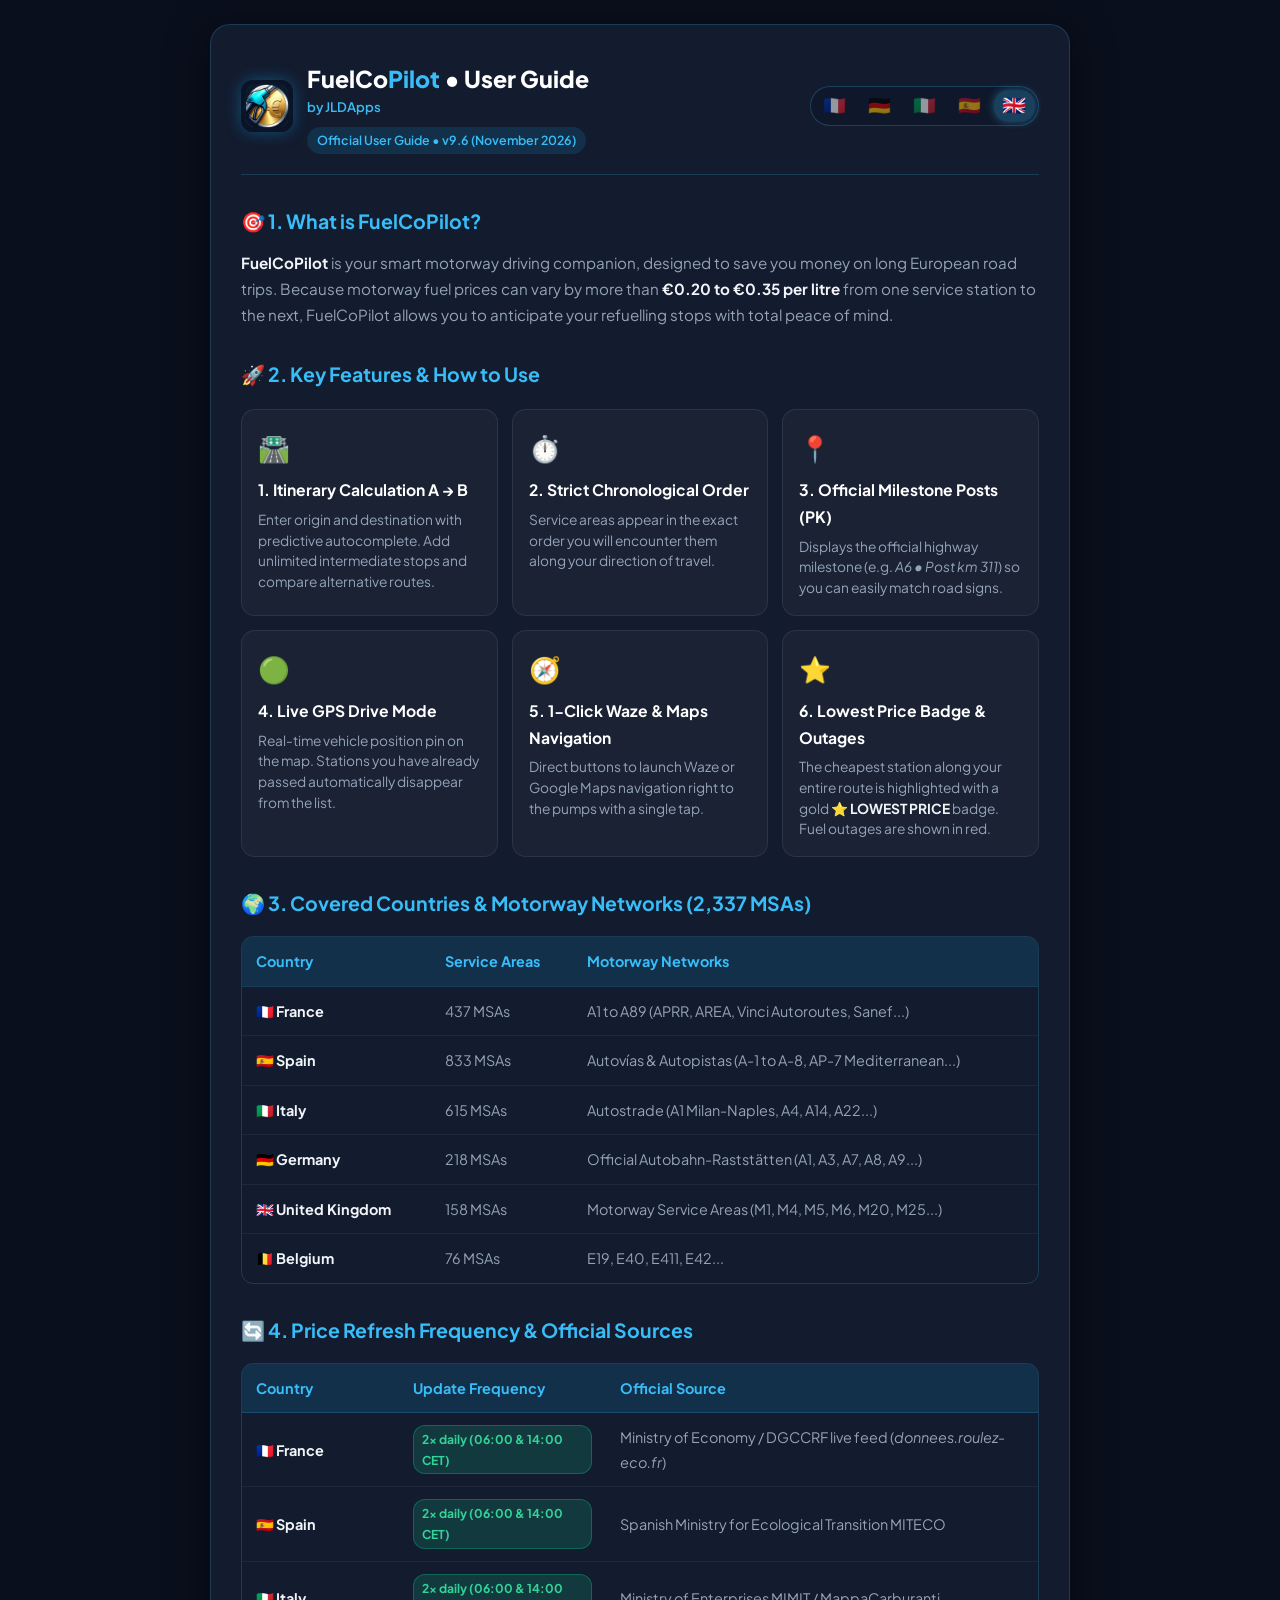
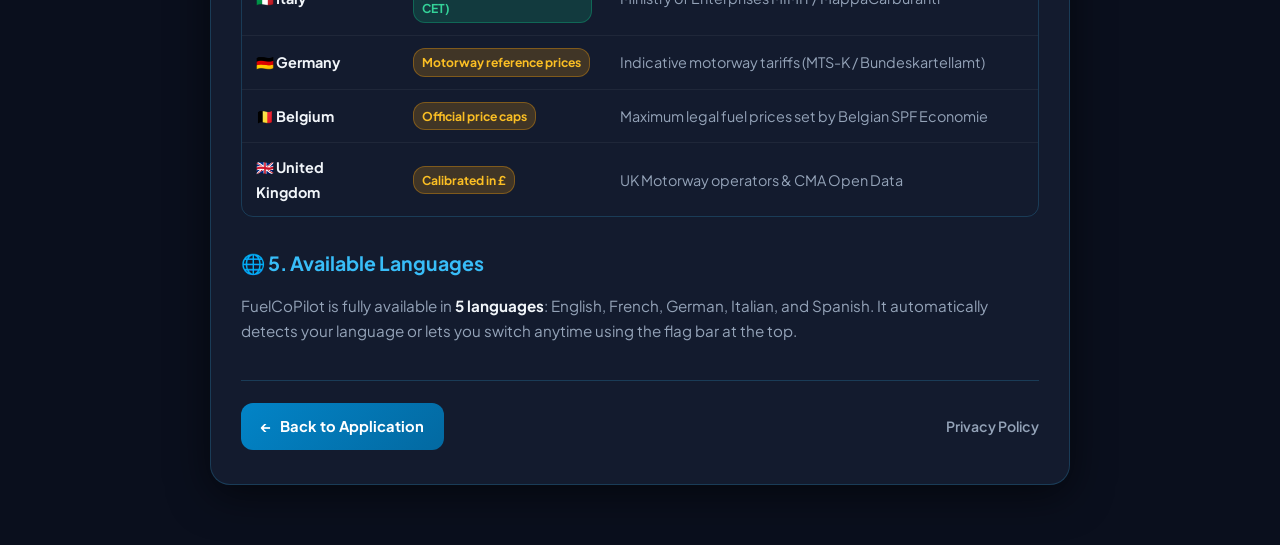
==== commit d8dc66df: "feat(clean): purge completely all Ulys references, DOM elements, bump to v9.6.0 cache buster, update" ====
--- a/guide.html
+++ b/guide.html
@@ -368,7 +368,7 @@
         <div>
           <h1 id="title-main">FuelCo<span>Pilot</span> • Mode d'emploi</h1>
           <div class="author-tag" style="font-size:0.82rem; color:#38bdf8; font-weight:600; margin-top:-2px; margin-bottom:4px;">by JLDApps</div>
-          <div class="badge-tag" id="badge-version">Guide officiel d'utilisation • v9.5 (Novembre 2026) (Novembre 2026)</div>
+          <div class="badge-tag" id="badge-version">Guide officiel d'utilisation • v9.6 (Novembre 2026) (Novembre 2026)</div>
         </div>
       </div>
       <div class="lang-switcher" id="lang-switcher">
@@ -397,7 +397,7 @@
       fr: {
         docTitle: "Mode d'emploi & Guide • FuelCoPilot",
         headerTitle: "FuelCo<span>Pilot</span> • Mode d'emploi",
-        badgeVersion: "Guide officiel d'utilisation • v9.5 (Novembre 2026)",
+        badgeVersion: "Guide officiel d'utilisation • v9.6 (Novembre 2026)",
         backBtn: "Retourner à l'application",
         privacyLink: "Politique de Confidentialité",
         html: `
@@ -465,10 +465,11 @@
             </div>
 
             <div class="feature-card">
-              <span class="feature-icon">⚡</span>
-              <div class="feature-title">10. Badge Télépéage Ulys (Vinci)</div>
-              <p class="feature-desc">Accédez en 1 clic à l'offre partenaire officielle badge télépéage Ulys Vinci (0 € de frais de gestion les mois non circulés) pour franchir les voies de péage sans arrêt en France, Espagne et Italie.</p>
-            </div>
+              <span class="feature-icon">☁️</span>
+              <div class="feature-title">10. Météo & Services en Direct</div>
+              <p class="feature-desc">Consultez la météo en temps réel (Open-Meteo) sur chaque aire d'autoroute ainsi que les horaires d'ouverture et enseignes de restauration pour planifier vos pauses en toute sérénité.</p>
+            </div>
+
           </div>
 
           <h2>🌍 3. Pays et Réseau autoroutier couverts (2 337 aires)</h2>
@@ -588,7 +589,7 @@
       de: {
         docTitle: "Bedienungsanleitung & Leitfaden • FuelCoPilot",
         headerTitle: "FuelCo<span>Pilot</span> • Bedienungsanleitung",
-        badgeVersion: "Offizieller Benutzerleitfaden • v9.5 (November 2026)",
+        badgeVersion: "Offizieller Benutzerleitfaden • v9.6 (November 2026)",
         backBtn: "Zurück zur Anwendung",
         privacyLink: "Datenschutzerklärung",
         html: `
@@ -651,7 +652,7 @@
       it: {
         docTitle: "Guida all'uso • FuelCoPilot",
         headerTitle: "FuelCo<span>Pilot</span> • Guida all'uso",
-        badgeVersion: "Guida ufficiale • v9.5 (Novembre 2026)",
+        badgeVersion: "Guida ufficiale • v9.6 (Novembre 2026)",
         backBtn: "Torna all'applicazione",
         privacyLink: "Informativa sulla Privacy",
         html: `
@@ -714,7 +715,7 @@
       es: {
         docTitle: "Guía de uso • FuelCoPilot",
         headerTitle: "FuelCo<span>Pilot</span> • Guía de uso",
-        badgeVersion: "Guía oficial de usuario • v9.5 (Noviembre 2026)",
+        badgeVersion: "Guía oficial de usuario • v9.6 (Noviembre 2026)",
         backBtn: "Volver a la aplicación",
         privacyLink: "Política de Privacidad",
         html: `
@@ -777,7 +778,7 @@
       en: {
         docTitle: "User Guide • FuelCoPilot",
         headerTitle: "FuelCo<span>Pilot</span> • User Guide",
-        badgeVersion: "Official User Guide • v9.5 (November 2026)",
+        badgeVersion: "Official User Guide • v9.6 (November 2026)",
         backBtn: "Back to Application",
         privacyLink: "Privacy Policy",
         html: `
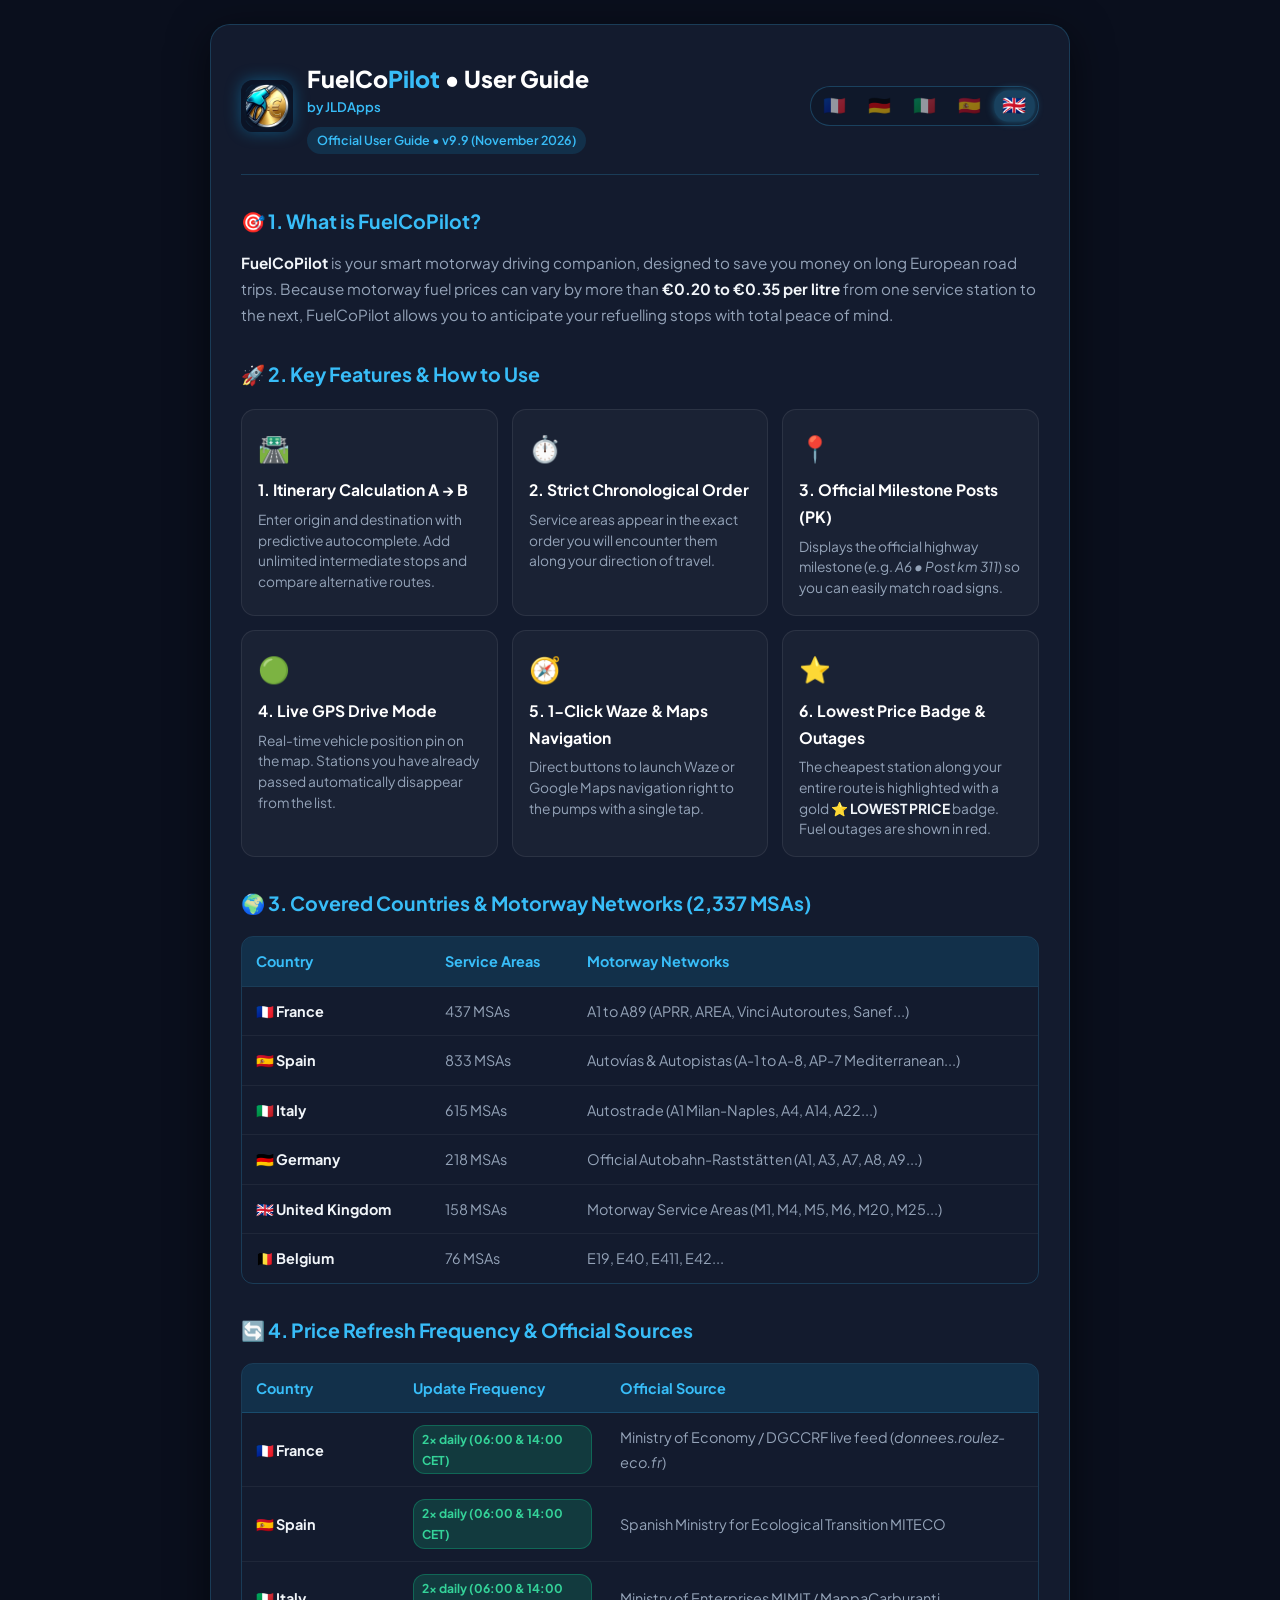
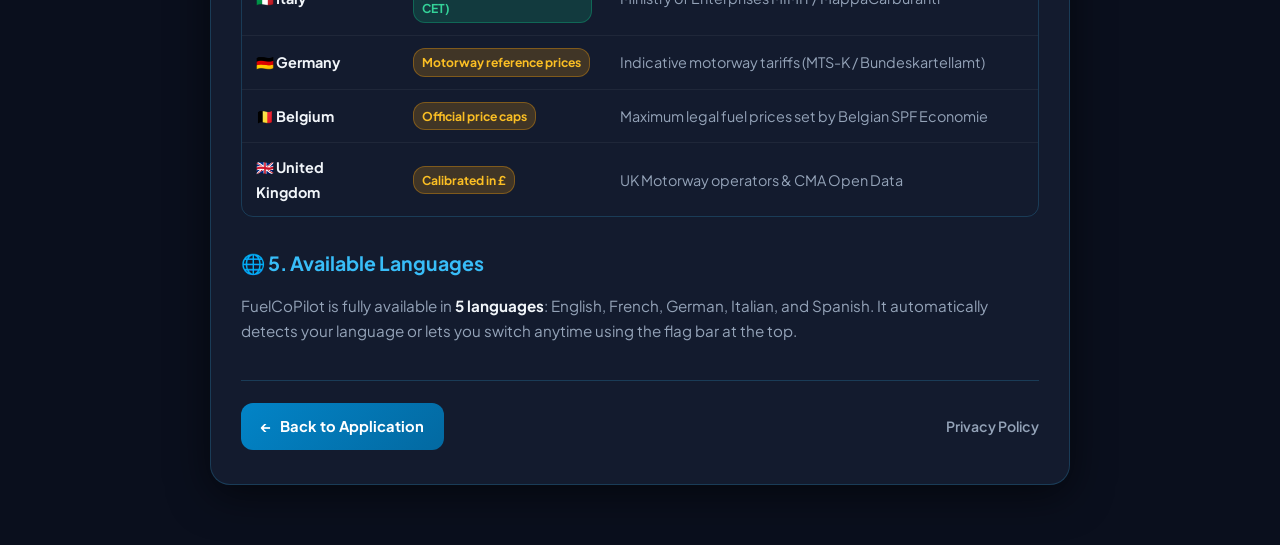
==== commit eb37b638: "v9.9.0: Add Portugal and Netherlands coverage with Portuguese language support and 8-flag selector" ====
--- a/guide.html
+++ b/guide.html
@@ -368,7 +368,7 @@
         <div>
           <h1 id="title-main">FuelCo<span>Pilot</span> • Mode d'emploi</h1>
           <div class="author-tag" style="font-size:0.82rem; color:#38bdf8; font-weight:600; margin-top:-2px; margin-bottom:4px;">by JLDApps</div>
-          <div class="badge-tag" id="badge-version">Guide officiel d'utilisation • v9.6 (Novembre 2026) (Novembre 2026)</div>
+          <div class="badge-tag" id="badge-version">Guide officiel d'utilisation • v9.9 (Novembre 2026) (Novembre 2026)</div>
         </div>
       </div>
       <div class="lang-switcher" id="lang-switcher">
@@ -397,7 +397,7 @@
       fr: {
         docTitle: "Mode d'emploi & Guide • FuelCoPilot",
         headerTitle: "FuelCo<span>Pilot</span> • Mode d'emploi",
-        badgeVersion: "Guide officiel d'utilisation • v9.6 (Novembre 2026)",
+        badgeVersion: "Guide officiel d'utilisation • v9.9 (Novembre 2026)",
         backBtn: "Retourner à l'application",
         privacyLink: "Politique de Confidentialité",
         html: `
@@ -515,6 +515,16 @@
                   <td><strong>76 aires</strong></td>
                   <td>E19, E40, E411, E42, E25...</td>
                 </tr>
+                <tr>
+                  <td>🇵🇹 <strong>Portugal</strong></td>
+                  <td><strong>65 aires</strong></td>
+                  <td>Rede de Autoestradas Brisa & Ascendi (A1 Lisboa-Porto, A2 Algarve, A3, A6, A22, A25...)</td>
+                </tr>
+                <tr>
+                  <td>🇳🇱 <strong>Pays-Bas</strong></td>
+                  <td><strong>57 aires</strong></td>
+                  <td>Rijkswaterstaat Verzorgingsplaatsen (A1, A2, A4, A12, A16, A27...)</td>
+                </tr>
               </tbody>
             </table>
           </div>
@@ -562,18 +572,30 @@
                   <td><span class="status-badge status-ref">Prix calibrés en £</span></td>
                   <td>Opérateurs autoroutiers britanniques et données ouvertes de la CMA</td>
                 </tr>
+                <tr>
+                  <td>🇵🇹 <strong>Portugal</strong></td>
+                  <td><span class="status-badge status-live">2x par jour</span></td>
+                  <td>Direction Générale de l'Énergie et de la Géologie DGEG (<em>precoscombustiveis.dgeg.gov.pt</em>)</td>
+                </tr>
+                <tr>
+                  <td>🇳🇱 <strong>Pays-Bas</strong></td>
+                  <td><span class="status-badge status-ref">Prix de référence autoroutiers</span></td>
+                  <td>Barèmes autoroutiers néerlandais (Brandstofprijzen Rijkswaterstaat)</td>
+                </tr>
               </tbody>
             </table>
           </div>
           <p style="font-size:0.86rem; color:#94a3b8;"><em>Note : Sur autoroute, les compagnies pétrolières révisent leurs tarifs une fois par jour au petit matin. L'actualisation de 06h00 capture immédiatement ces nouveaux barèmes quotidiens avant vos départs.</em></p>
 
           <h2>🌐 5. Langues disponibles et Détection automatique</h2>
-          <p>FuelCoPilot est intégralement traduit et utilisable en <strong>5 langues</strong> :</p>
+          <p>FuelCoPilot est intégralement traduit et utilisable en <strong>7 langues</strong> :</p>
           <ul>
             <li>🇫🇷 <strong>Français</strong> (Langue par défaut)</li>
             <li>🇩🇪 <strong>Deutsch</strong> (Allemand)</li>
+            <li>🇳🇱 <strong>Nederlands</strong> (Néerlandais)</li>
             <li>🇮🇹 <strong>Italiano</strong> (Italien)</li>
             <li>🇪🇸 <strong>Español</strong> (Espagnol)</li>
+            <li>🇵🇹 <strong>Português</strong> (Portugais)</li>
             <li>🇬🇧 <strong>English</strong> (Anglais)</li>
           </ul>
           <p>L'application détecte automatiquement votre langue dès l'ouverture selon votre position géographique. Vous pouvez également changer instantanément de langue d'un simple clic sur les drapeaux situés sous le logo en haut de l'écran.</p>
@@ -589,7 +611,7 @@
       de: {
         docTitle: "Bedienungsanleitung & Leitfaden • FuelCoPilot",
         headerTitle: "FuelCo<span>Pilot</span> • Bedienungsanleitung",
-        badgeVersion: "Offizieller Benutzerleitfaden • v9.6 (November 2026)",
+        badgeVersion: "Offizieller Benutzerleitfaden • v9.9 (November 2026)",
         backBtn: "Zurück zur Anwendung",
         privacyLink: "Datenschutzerklärung",
         html: `
@@ -652,7 +674,7 @@
       it: {
         docTitle: "Guida all'uso • FuelCoPilot",
         headerTitle: "FuelCo<span>Pilot</span> • Guida all'uso",
-        badgeVersion: "Guida ufficiale • v9.6 (Novembre 2026)",
+        badgeVersion: "Guida ufficiale • v9.9 (Novembre 2026)",
         backBtn: "Torna all'applicazione",
         privacyLink: "Informativa sulla Privacy",
         html: `
@@ -715,7 +737,7 @@
       es: {
         docTitle: "Guía de uso • FuelCoPilot",
         headerTitle: "FuelCo<span>Pilot</span> • Guía de uso",
-        badgeVersion: "Guía oficial de usuario • v9.6 (Noviembre 2026)",
+        badgeVersion: "Guía oficial de usuario • v9.9 (Noviembre 2026)",
         backBtn: "Volver a la aplicación",
         privacyLink: "Política de Privacidad",
         html: `
@@ -778,7 +800,7 @@
       en: {
         docTitle: "User Guide • FuelCoPilot",
         headerTitle: "FuelCo<span>Pilot</span> • User Guide",
-        badgeVersion: "Official User Guide • v9.6 (November 2026)",
+        badgeVersion: "Official User Guide • v9.9 (November 2026)",
         backBtn: "Back to Application",
         privacyLink: "Privacy Policy",
         html: `
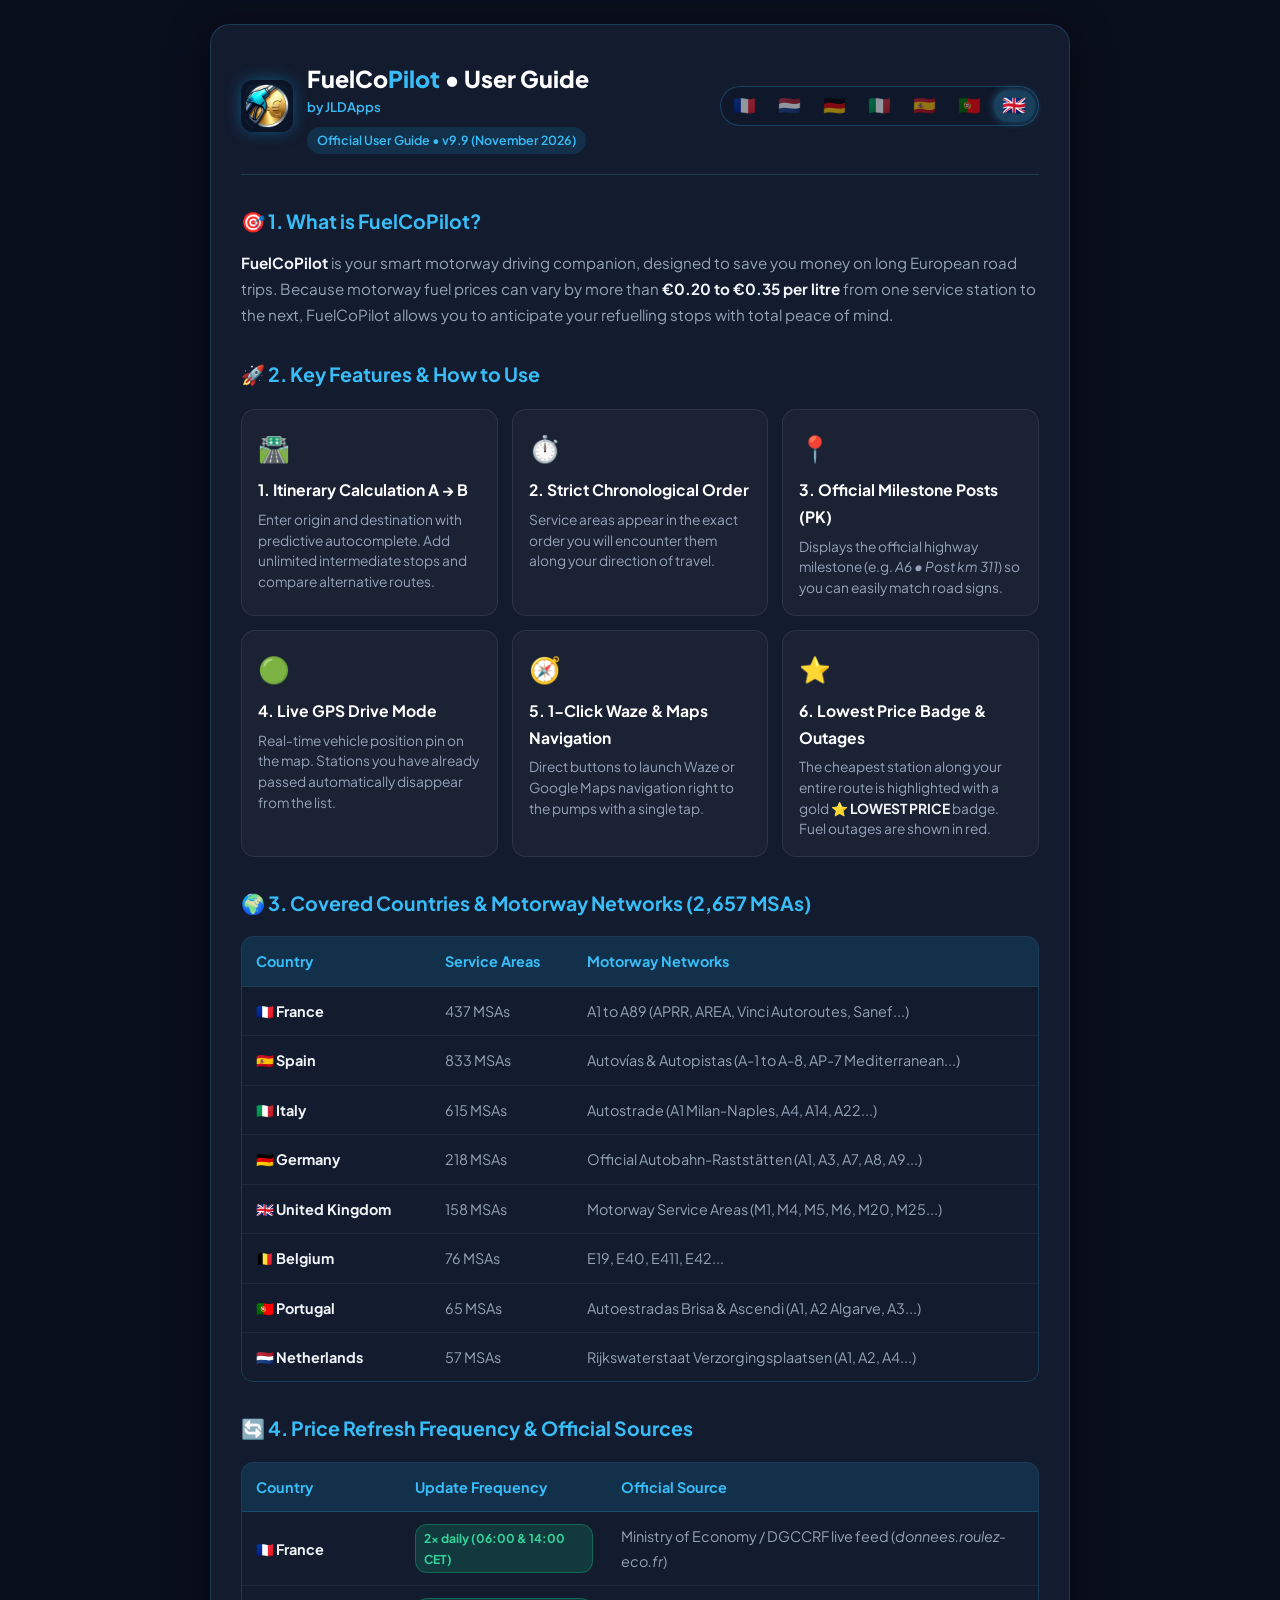
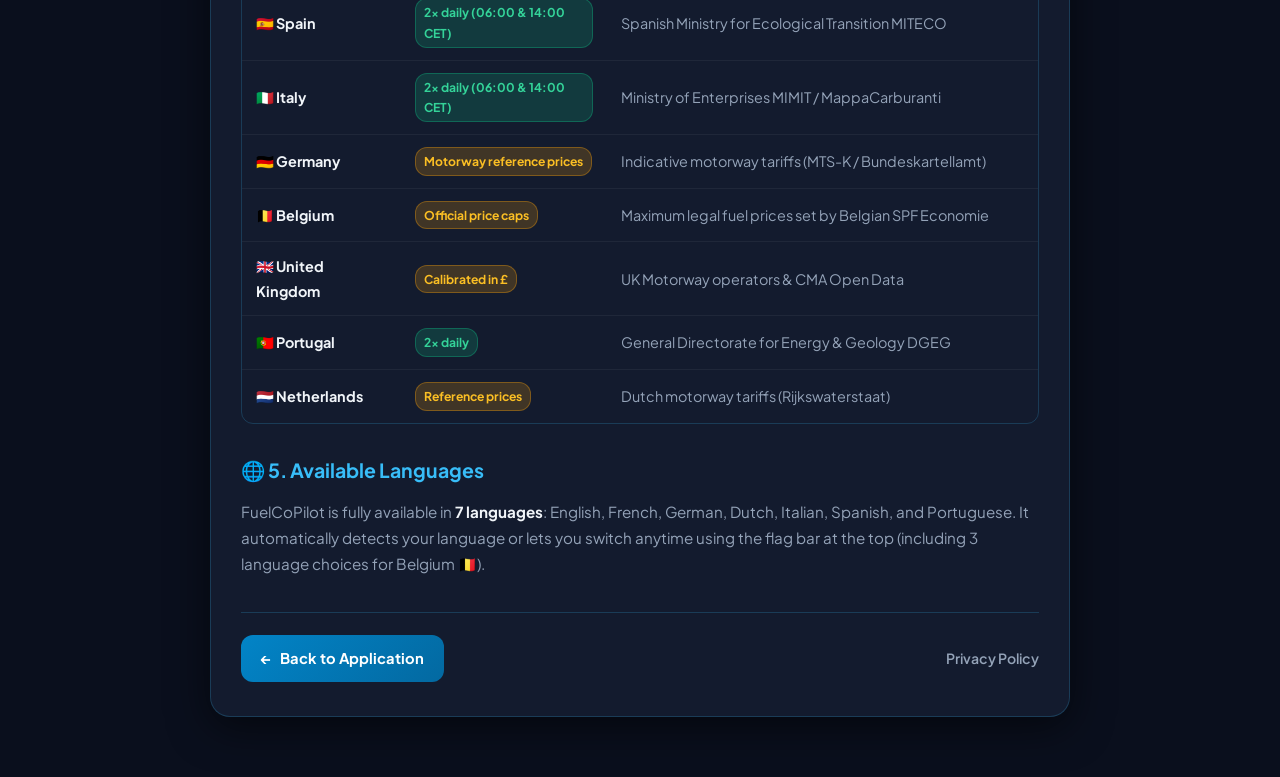
==== commit 12e1bcd3: "v9.9.1: Full multilingual Guide support for NL and PT with Belgian 3-language routing" ====
--- a/guide.html
+++ b/guide.html
@@ -373,9 +373,11 @@
       </div>
       <div class="lang-switcher" id="lang-switcher">
         <button type="button" class="lang-btn active" data-lang="fr" title="Français">🇫🇷</button>
+        <button type="button" class="lang-btn" data-lang="nl" title="Nederlands">🇳🇱</button>
         <button type="button" class="lang-btn" data-lang="de" title="Deutsch">🇩🇪</button>
         <button type="button" class="lang-btn" data-lang="it" title="Italiano">🇮🇹</button>
         <button type="button" class="lang-btn" data-lang="es" title="Español">🇪🇸</button>
+        <button type="button" class="lang-btn" data-lang="pt" title="Português">🇵🇹</button>
         <button type="button" class="lang-btn" data-lang="en" title="English">🇬🇧</button>
       </div>
     </header>
@@ -473,7 +475,7 @@
           </div>
 
           <h2>🌍 3. Pays et Réseau autoroutier couverts (2 337 aires)</h2>
-          <p>FuelCoPilot répertorie l'intégralité des réseaux autoroutiers à péage et voies rapides de <strong>6 pays européens majeurs</strong> :</p>
+          <p>FuelCoPilot répertorie l'intégralité des réseaux autoroutiers à péage et voies rapides de <strong>8 pays européens majeurs</strong> :</p>
           
           <div class="table-container">
             <table>
@@ -642,7 +644,7 @@
             </div>
           </div>
 
-          <h2>🌍 3. Abgedeckte Länder (2.337 Raststätten)</h2>
+          <h2>🌍 3. Abgedeckte Länder (2.657 Raststätten)</h2>
           <div class="table-container">
             <table>
               <thead><tr><th>Land</th><th>Raststätten</th><th>Netz</th></tr></thead>
@@ -653,6 +655,8 @@
                 <tr><td>🇩🇪 <strong>Deutschland</strong></td><td>218 Raststätten</td><td>Offizielle Autobahn-Raststätten (A1, A3, A7, A8...)</td></tr>
                 <tr><td>🇬🇧 <strong>Großbritannien</strong></td><td>158 Raststätten</td><td>Motorway Service Areas (M1, M4, M6...)</td></tr>
                 <tr><td>🇧🇪 <strong>Belgien</strong></td><td>76 Raststätten</td><td>E19, E40, E411...</td></tr>
+                <tr><td>🇵🇹 <strong>Portugal</strong></td><td>65 Raststätten</td><td>Rede de Autoestradas Brisa & Ascendi (A1, A2...)</td></tr>
+                <tr><td>🇳🇱 <strong>Niederlande</strong></td><td>57 Raststätten</td><td>Rijkswaterstaat Verzorgingsplaatsen (A1, A2, A4...)</td></tr>
               </tbody>
             </table>
           </div>
@@ -665,10 +669,12 @@
             <li>🇩🇪 <strong>Deutschland :</strong> Autobahn-Referenzpreise (MTS-K).</li>
             <li>🇧🇪 <strong>Belgien :</strong> Gesetzliche Maximalpreise (FÖD Wirtschaft).</li>
             <li>🇬🇧 <strong>UK :</strong> Kalibrierte Preise in £ (CMA Open Data).</li>
+            <li>🇵🇹 <strong>Portugal :</strong> <strong>2x täglich</strong> (DGEG).</li>
+            <li>🇳🇱 <strong>Niederlande :</strong> Snelwegreferenzpreise (Rijkswaterstaat).</li>
           </ul>
 
           <h2>🌐 5. Verfügbare Sprachen</h2>
-          <p>Verfügbar in <strong>5 Sprachen</strong>: Deutsch, Französisch, Italienisch, Spanisch und Englisch. Automatische Spracherkennung oder manueller Wechsel über die Flaggenleiste.</p>
+          <p>Verfügbar in <strong>7 Sprachen</strong>: Deutsch, Französisch, Niederländisch, Italienisch, Spanisch, Portugiesisch und Englisch. Für Belgien (🇧🇪) können Sie direkt Deutsch, Französisch oder Niederländisch wählen.</p>
         `
       },
       it: {
@@ -705,7 +711,7 @@
             </div>
           </div>
 
-          <h2>🌍 3. Paesi coperti (2.337 aree di servizio)</h2>
+          <h2>🌍 3. Paesi coperti (2.657 aree di servizio)</h2>
           <div class="table-container">
             <table>
               <thead><tr><th>Paese</th><th>Aree</th><th>Rete</th></tr></thead>
@@ -716,6 +722,8 @@
                 <tr><td>🇩🇪 <strong>Germania</strong></td><td>218 aree</td><td>Autobahn-Raststätten ufficiali (A1, A3, A7, A8...)</td></tr>
                 <tr><td>🇬🇧 <strong>Regno Unito</strong></td><td>158 aree</td><td>Motorway Service Areas (M1, M4, M6...)</td></tr>
                 <tr><td>🇧🇪 <strong>Belgio</strong></td><td>76 aree</td><td>E19, E40, E411...</td></tr>
+                <tr><td>🇵🇹 <strong>Portogallo</strong></td><td>65 aree</td><td>Rede de Autoestradas Brisa & Ascendi (A1, A2...)</td></tr>
+                <tr><td>🇳🇱 <strong>Paesi Bassi</strong></td><td>57 aree</td><td>Rijkswaterstaat Verzorgingsplaatsen (A1, A2...)</td></tr>
               </tbody>
             </table>
           </div>
@@ -728,10 +736,12 @@
             <li>🇩🇪 <strong>Germania:</strong> Prezzi indicativi autostradali (MTS-K).</li>
             <li>🇧🇪 <strong>Belgio:</strong> Prezzi massimi legali (SPF Economie).</li>
             <li>🇬🇧 <strong>UK:</strong> Prezzi calibrati in £ (CMA Open Data).</li>
+            <li>🇵🇹 <strong>Portogallo:</strong> <strong>2 volte al giorno</strong> (DGEG).</li>
+            <li>🇳🇱 <strong>Paesi Bassi:</strong> Prezzi indicativi (Rijkswaterstaat).</li>
           </ul>
 
           <h2>🌐 5. Lingue disponibili</h2>
-          <p>Disponibile in <strong>5 lingue</strong>: Italiano, Francese, Tedesco, Spagnolo e Inglese.</p>
+          <p>Disponibile in <strong>7 lingue</strong>: Italiano, Francese, Tedesco, Olandese, Spagnolo, Portoghese e Inglese.</p>
         `
       },
       es: {
@@ -768,7 +778,7 @@
             </div>
           </div>
 
-          <h2>🌍 3. Países cubiertos (2.337 áreas de servicio)</h2>
+          <h2>🌍 3. Países cubiertos (2.657 áreas de servicio)</h2>
           <div class="table-container">
             <table>
               <thead><tr><th>País</th><th>Áreas</th><th>Red de autopistas</th></tr></thead>
@@ -779,6 +789,8 @@
                 <tr><td>🇩🇪 <strong>Alemania</strong></td><td>218 áreas</td><td>Autobahn-Raststätten oficiales (A1, A3, A7, A8...)</td></tr>
                 <tr><td>🇬🇧 <strong>Reino Unido</strong></td><td>158 áreas</td><td>Motorway Service Areas (M1, M4, M6...)</td></tr>
                 <tr><td>🇧🇪 <strong>Bélgica</strong></td><td>76 áreas</td><td>E19, E40, E411...</td></tr>
+                <tr><td>🇵🇹 <strong>Portugal</strong></td><td>65 áreas</td><td>Rede de Autoestradas Brisa & Ascendi (A1, A2...)</td></tr>
+                <tr><td>🇳🇱 <strong>Países Bajos</strong></td><td>57 áreas</td><td>Rijkswaterstaat Verzorgingsplaatsen (A1, A2...)</td></tr>
               </tbody>
             </table>
           </div>
@@ -791,10 +803,12 @@
             <li>🇩🇪 <strong>Alemania:</strong> Precios indicativos de autopista (MTS-K).</li>
             <li>🇧🇪 <strong>Bélgica:</strong> Precios máximos legales regulados por el SPF Economie.</li>
             <li>🇬🇧 <strong>Reino Unido:</strong> Precios calibrados en £ (CMA Open Data).</li>
+            <li>🇵🇹 <strong>Portugal:</strong> <strong>2 veces al día</strong> (DGEG).</li>
+            <li>🇳🇱 <strong>Países Bajos:</strong> Precios de referencia (Rijkswaterstaat).</li>
           </ul>
 
           <h2>🌐 5. Idiomas disponibles</h2>
-          <p>Disponible en <strong>5 idiomas</strong>: Español, Francés, Alemán, Italiano e Inglés.</p>
+          <p>Disponible en <strong>7 idiomas</strong>: Español, Francés, Alemán, Neerlandés, Italiano, Portugués e Inglés.</p>
         `
       },
       en: {
@@ -841,7 +855,7 @@
             </div>
           </div>
 
-          <h2>🌍 3. Covered Countries & Motorway Networks (2,337 MSAs)</h2>
+          <h2>🌍 3. Covered Countries & Motorway Networks (2,657 MSAs)</h2>
           <div class="table-container">
             <table>
               <thead><tr><th>Country</th><th>Service Areas</th><th>Motorway Networks</th></tr></thead>
@@ -852,6 +866,8 @@
                 <tr><td>🇩🇪 <strong>Germany</strong></td><td>218 MSAs</td><td>Official Autobahn-Raststätten (A1, A3, A7, A8, A9...)</td></tr>
                 <tr><td>🇬🇧 <strong>United Kingdom</strong></td><td>158 MSAs</td><td>Motorway Service Areas (M1, M4, M5, M6, M20, M25...)</td></tr>
                 <tr><td>🇧🇪 <strong>Belgium</strong></td><td>76 MSAs</td><td>E19, E40, E411, E42...</td></tr>
+                <tr><td>🇵🇹 <strong>Portugal</strong></td><td>65 MSAs</td><td>Autoestradas Brisa & Ascendi (A1, A2 Algarve, A3...)</td></tr>
+                <tr><td>🇳🇱 <strong>Netherlands</strong></td><td>57 MSAs</td><td>Rijkswaterstaat Verzorgingsplaatsen (A1, A2, A4...)</td></tr>
               </tbody>
             </table>
           </div>
@@ -867,12 +883,265 @@
                 <tr><td>🇩🇪 <strong>Germany</strong></td><td><span class="status-badge status-ref">Motorway reference prices</span></td><td>Indicative motorway tariffs (MTS-K / Bundeskartellamt)</td></tr>
                 <tr><td>🇧🇪 <strong>Belgium</strong></td><td><span class="status-badge status-ref">Official price caps</span></td><td>Maximum legal fuel prices set by Belgian SPF Economie</td></tr>
                 <tr><td>🇬🇧 <strong>United Kingdom</strong></td><td><span class="status-badge status-ref">Calibrated in £</span></td><td>UK Motorway operators & CMA Open Data</td></tr>
+                <tr><td>🇵🇹 <strong>Portugal</strong></td><td><span class="status-badge status-live">2x daily</span></td><td>General Directorate for Energy & Geology DGEG</td></tr>
+                <tr><td>🇳🇱 <strong>Netherlands</strong></td><td><span class="status-badge status-ref">Reference prices</span></td><td>Dutch motorway tariffs (Rijkswaterstaat)</td></tr>
               </tbody>
             </table>
           </div>
 
           <h2>🌐 5. Available Languages</h2>
-          <p>FuelCoPilot is fully available in <strong>5 languages</strong>: English, French, German, Italian, and Spanish. It automatically detects your language or lets you switch anytime using the flag bar at the top.</p>
+          <p>FuelCoPilot is fully available in <strong>7 languages</strong>: English, French, German, Dutch, Italian, Spanish, and Portuguese. It automatically detects your language or lets you switch anytime using the flag bar at the top (including 3 language choices for Belgium 🇧🇪).</p>
+        `
+      },
+      nl: {
+        docTitle: "Handleiding & Gebruikersgids • FuelCoPilot",
+        headerTitle: "FuelCo<span>Pilot</span> • Handleiding",
+        badgeVersion: "Officiële gebruikershandleiding • v9.9 (November 2026)",
+        backBtn: "Terug naar de applicatie",
+        privacyLink: "Privacybeleid",
+        html: `
+          <h2>🎯 1. Wat is FuelCoPilot?</h2>
+          <p><strong>FuelCoPilot</strong> is uw intelligente snelweg-copiloot, ontworpen om u echt geld te laten besparen op uw lange reizen door Europa. Aangezien de brandstofprijzen langs de snelweg van het ene verzorgingsplaats naar het andere met meer dan <strong>€ 0,20 tot € 0,35 per liter</strong> kunnen verschillen, stelt FuelCoPilot u in staat om uw tankstops in alle rust te plannen.</p>
+          <div class="callout">
+            <p>💡 <strong>Wist u dat?</strong> Op een volle tank van 50 liter levert het kiezen van het juiste snelwegstation een besparing op van tussen de <strong>€ 10 en € 18</strong> op één enkele rit!</p>
+          </div>
+
+          <h2>🚀 2. Belangrijkste functies en stapsgewijs gebruik</h2>
+          <div class="features-grid">
+            <div class="feature-card">
+              <span class="feature-icon">🛣️</span>
+              <div class="feature-title">1. Routeberekening A → B</div>
+              <p class="feature-desc">Voer uw vertrek- en aankomstadres in met automatische aanvulling. Voeg onbeperkt tussenstops toe en vergelijk alternatieve routes.</p>
+            </div>
+            <div class="feature-card">
+              <span class="feature-icon">⏱️</span>
+              <div class="feature-title">2. Strikt chronologische volgorde</div>
+              <p class="feature-desc">De verzorgingsplaatsen verschijnen precies in de volgorde waarin u ze tegenkomt in uw rijrichting.</p>
+            </div>
+            <div class="feature-card">
+              <span class="feature-icon">📍</span>
+              <div class="feature-title">3. Officiële kilometerpaaltjes (hectometer)</div>
+              <p class="feature-desc">Weergave van het officiële kilometerpunt (bijv. <em>A1 • km 142</em>) voor directe herkenning op de snelwegborden.</p>
+            </div>
+            <div class="feature-card">
+              <span class="feature-icon">🎯</span>
+              <div class="feature-title">4. Aftelling « Over X km »</div>
+              <p class="feature-desc">Elk station toont de exacte resterende afstand (bijv. <em>Over 42 km</em>), die live meeloopt tijdens het rijden.</p>
+            </div>
+            <div class="feature-card">
+              <span class="feature-icon">🟢</span>
+              <div class="feature-title">5. Live GPS-tracking (Starten)</div>
+              <p class="feature-desc">Druk op <strong>Starten</strong>: uw positie verschijnt op de kaart. Gepasseerde stations verdwijnen automatisch uit de lijst.</p>
+            </div>
+            <div class="feature-card">
+              <span class="feature-icon">🧭</span>
+              <div class="feature-title">6. 1-Klik Waze & Google Maps</div>
+              <p class="feature-desc">Navigeer direct naar de pompen via Waze of Google Maps met één enkele tik.</p>
+            </div>
+            <div class="feature-card">
+              <span class="feature-icon">⛽</span>
+              <div class="feature-title">7. Brandstof- & Merkfilters</div>
+              <p class="feature-desc">Kies uw brandstof (Diesel/Gazole, Euro 95/E10, Superplus 98, E85, LPG) of filter op uw favoriete tankpas (Shell, TotalEnergies, BP, Esso, Avia...).</p>
+            </div>
+            <div class="feature-card">
+              <span class="feature-icon">⭐</span>
+              <div class="feature-title">8. Laagste prijs & Tekorten</div>
+              <p class="feature-desc">Het voordeligste station op uw traject krijgt een gouden badge <strong>⭐ LAAGSTE PRIJS</strong>. Brandstoftekorten worden rood gemarkeerd.</p>
+            </div>
+            <div class="feature-card">
+              <span class="feature-icon">🚪</span>
+              <div class="feature-title">9. Stations vlakbij de afrit (&lt; 1,5 km)</div>
+              <p class="feature-desc">Ontdek stations vlak na de afrit met vermelding van het officiële afritnummer voor extra besparingen.</p>
+            </div>
+            <div class="feature-card">
+              <span class="feature-icon">☁️</span>
+              <div class="feature-title">10. Live Weer & Voorzieningen</div>
+              <p class="feature-desc">Bekijk het actuele weer (Open-Meteo) per verzorgingsplaats, openingstijden en horecagelegenheden.</p>
+            </div>
+          </div>
+
+          <h2>🌍 3. Gedekte landen en snelwegnetwerken (2.657 verzorgingsplaatsen)</h2>
+          <div class="table-container">
+            <table>
+              <thead>
+                <tr>
+                  <th>Land</th>
+                  <th>Aantal stations</th>
+                  <th>Snelwegnetwerken</th>
+                </tr>
+              </thead>
+              <tbody>
+                <tr><td>🇫🇷 <strong>Frankrijk</strong></td><td><strong>437 stations</strong></td><td>A1 t/m A89 (APRR, AREA, Vinci Autoroutes, Sanef...)</td></tr>
+                <tr><td>🇪🇸 <strong>Spanje</strong></td><td><strong>833 stations</strong></td><td>Autovías & Autopistas (A-1 t/m A-8, AP-7...)</td></tr>
+                <tr><td>🇮🇹 <strong>Italië</strong></td><td><strong>615 stations</strong></td><td>Autostrade (A1 Milaan-Rome-Napels, A4, A14, A22...)</td></tr>
+                <tr><td>🇩🇪 <strong>Duitsland</strong></td><td><strong>218 stations</strong></td><td>Officiële Autobahn-Raststätten (A1, A3, A7, A8...)</td></tr>
+                <tr><td>🇬🇧 <strong>Verenigd Koninkrijk</strong></td><td><strong>158 stations</strong></td><td>Motorway Service Areas MSAs (M1, M4, M6...)</td></tr>
+                <tr><td>🇧🇪 <strong>België</strong></td><td><strong>76 stations</strong></td><td>E19, E40, E411, E42, E25...</td></tr>
+                <tr><td>🇵🇹 <strong>Portugal</strong></td><td><strong>65 stations</strong></td><td>Autoestradas Brisa & Ascendi (A1, A2 Algarve, A3, A6...)</td></tr>
+                <tr><td>🇳🇱 <strong>Nederland</strong></td><td><strong>57 stations</strong></td><td>Rijkswaterstaat Verzorgingsplaatsen (A1, A2, A4, A12, A16, A27...)</td></tr>
+              </tbody>
+            </table>
+          </div>
+
+          <h2>🔄 4. Updatefrequentie en officiële databronnen</h2>
+          <div class="table-container">
+            <table>
+              <thead>
+                <tr>
+                  <th>Land</th>
+                  <th>Frequentie</th>
+                  <th>Officiële bron</th>
+                </tr>
+              </thead>
+              <tbody>
+                <tr><td>🇫🇷 <strong>Frankrijk</strong></td><td><span class="status-badge status-live">2x per dag (06u00 en 14u00)</span></td><td>Franse Ministerie van Economie / DGCCRF (<em>donnees.roulez-eco.fr</em>)</td></tr>
+                <tr><td>🇪🇸 <strong>Spanje</strong></td><td><span class="status-badge status-live">2x per dag (06u00 en 14u00)</span></td><td>Spaanse Ministerie voor Ecologische Transitie MITECO</td></tr>
+                <tr><td>🇮🇹 <strong>Italië</strong></td><td><span class="status-badge status-live">2x per dag (06u00 en 14u00)</span></td><td>Italiaanse Ministerie MIMIT / MappaCarburanti</td></tr>
+                <tr><td>🇩🇪 <strong>Duitsland</strong></td><td><span class="status-badge status-ref">Snelwegreferentieprijzen</span></td><td>Indicatieve snelwegtarieven (MTS-K / Bundeskartellamt)</td></tr>
+                <tr><td>🇧🇪 <strong>België</strong></td><td><span class="status-badge status-ref">Officiële maximumprijzen</span></td><td>Wettelijke maximumprijzen gereguleerd door de FOD Economie</td></tr>
+                <tr><td>🇬🇧 <strong>VK</strong></td><td><span class="status-badge status-ref">Gekalibreerd in £</span></td><td>Britse snelwegexploitanten en CMA Open Data</td></tr>
+                <tr><td>🇵🇹 <strong>Portugal</strong></td><td><span class="status-badge status-live">2x per dag</span></td><td>Directoraat-Generaal Energie en Geologie DGEG</td></tr>
+                <tr><td>🇳🇱 <strong>Nederland</strong></td><td><span class="status-badge status-ref">Snelwegreferentieprijzen</span></td><td>Nederlandse snelwegtarieven (Rijkswaterstaat)</td></tr>
+              </tbody>
+            </table>
+          </div>
+
+          <h2>🌐 5. Beschikbare talen en automatische detectie</h2>
+          <p>FuelCoPilot is volledig beschikbaar in <strong>7 talen</strong>: Nederlands, Frans, Duits, Engels, Italiaans, Spaans en Portugees. De app detecteert automatisch uw taal op basis van uw locatie of stelt u in staat te wisselen via de vlaggenbalk bovenaan het scherm.</p>
+          <div class="callout">
+            <p>🇧🇪 <strong>Voor België :</strong> Klik op de Belgische vlag om direct te kiezen tussen <strong>Nederlands</strong>, <strong>Français</strong> of <strong>Deutsch</strong>!</p>
+          </div>
+
+          <h2>📱 6. Handige tip: Toevoegen aan het startscherm</h2>
+          <p>FuelCoPilot is een Progressive Web App (PWA). U kunt deze direct als volwaardige app op uw telefoon installeren:</p>
+          <ul>
+            <li><strong>Op Android (Chrome) :</strong> Tik op het menu (3 verticale puntjes rechtsboven) en kies <em>« Toevoegen aan startscherm »</em> of <em>« App installeren »</em>.</li>
+            <li><strong>Op iPhone (Safari) :</strong> Tik op het Deel-icoon (vierkant met pijl omhoog) en kies <em>« Zet op beginscherm »</em>.</li>
+          </ul>
+        `
+      },
+      pt: {
+        docTitle: "Instruções & Guia • FuelCoPilot",
+        headerTitle: "FuelCo<span>Pilot</span> • Instruções de uso",
+        badgeVersion: "Guia oficial do utilizador • v9.9 (Novembro 2026)",
+        backBtn: "Voltar à aplicação",
+        privacyLink: "Política de Privacidade",
+        html: `
+          <h2>🎯 1. O que é o FuelCoPilot?</h2>
+          <p>O <strong>FuelCoPilot</strong> é o seu copiloto inteligente para autoestradas, concebido para lhe poupar dinheiro real em viagens longas pela Europa. Como os preços dos combustíveis em autoestrada podem variar em mais de <strong>0,20 € a 0,35 € por litro</strong> de uma área de serviço para a seguinte, o FuelCoPilot permite-lhe planear os seus abastecimentos com toda a tranquilidade.</p>
+          <div class="callout">
+            <p>💡 <strong>Sabia que?</strong> Num depósito de 50 litros, escolher a estação certa na autoestrada permite poupar entre <strong>10 € e 18 €</strong> numa única viagem!</p>
+          </div>
+
+          <h2>🚀 2. Funcionalidades e Utilização passo a passo</h2>
+          <div class="features-grid">
+            <div class="feature-card">
+              <span class="feature-icon">🛣️</span>
+              <div class="feature-title">1. Cálculo de itinerário A → B</div>
+              <p class="feature-desc">Introduza a sua partida e destino com preenchimento automático. Adicione paragens intermédias ilimitadas e compare rotas alternativas.</p>
+            </div>
+            <div class="feature-card">
+              <span class="feature-icon">⏱️</span>
+              <div class="feature-title">2. Ordem cronológica rigorosa</div>
+              <p class="feature-desc">As áreas de serviço aparecem exatamente na ordem em que as encontrará no seu sentido de circulação.</p>
+            </div>
+            <div class="feature-card">
+              <span class="feature-icon">📍</span>
+              <div class="feature-title">3. Marcos quilométricos oficiais (PK)</div>
+              <p class="feature-desc">Visualização do marco quilométrico oficial (ex: <em>A1 • km 112</em>) para correspondência perfeita com a sinalização na autoestrada.</p>
+            </div>
+            <div class="feature-card">
+              <span class="feature-icon">🎯</span>
+              <div class="feature-title">4. Contagem decrescente « Daqui a X km »</div>
+              <p class="feature-desc">Cada estação indica a distância restante precisa (ex: <em>Daqui a 42 km</em>), atualizada em tempo real enquanto conduz.</p>
+            </div>
+            <div class="feature-card">
+              <span class="feature-icon">🟢</span>
+              <div class="feature-title">5. Modo GPS em direto (Iniciar)</div>
+              <p class="feature-desc">Toque em <strong>Iniciar</strong>: a sua posição é indicada no mapa. As estações ultrapassadas desaparecem automaticamente da lista.</p>
+            </div>
+            <div class="feature-card">
+              <span class="feature-icon">🧭</span>
+              <div class="feature-title">6. Navegação 1-toque Waze & Google Maps</div>
+              <p class="feature-desc">Botões de acesso direto ao Waze ou Google Maps para o guiar até às bombas de combustível com um único toque.</p>
+            </div>
+            <div class="feature-card">
+              <span class="feature-icon">⛽</span>
+              <div class="feature-title">7. Filtros de Combustível & Marcas</div>
+              <p class="feature-desc">Selecione o seu combustível (Gasóleo simples/aditivado, Gasolina 95, Gasolina 98, GPL) ou filtre pelas suas marcas preferidas (Galp, Repsol, BP, Cepsa, Prio, Shell...).</p>
+            </div>
+            <div class="feature-card">
+              <span class="feature-icon">⭐</span>
+              <div class="feature-title">8. Menor Preço & Ruturas</div>
+              <p class="feature-desc">A estação mais económica de todo o percurso é destacada com o crachá dourado <strong>⭐ MENOR PREÇO</strong>. Ruturas de combustível são indicadas a vermelho.</p>
+            </div>
+            <div class="feature-card">
+              <span class="feature-icon">🚪</span>
+              <div class="feature-title">9. Estações perto da saída (&lt; 1,5 km)</div>
+              <p class="feature-desc">Localize postos imediatamente após a saída da autoestrada com o número oficial da saída para poupanças acrescidas.</p>
+            </div>
+            <div class="feature-card">
+              <span class="feature-icon">☁️</span>
+              <div class="feature-title">10. Meteorologia e Serviços em Direto</div>
+              <p class="feature-desc">Consulte o tempo em tempo real (Open-Meteo) em cada área de serviço, horários e restaurantes disponíveis.</p>
+            </div>
+          </div>
+
+          <h2>🌍 3. Países e Rede de autoestradas cobertos (2.657 áreas)</h2>
+          <div class="table-container">
+            <table>
+              <thead>
+                <tr>
+                  <th>País</th>
+                  <th>Áreas de serviço</th>
+                  <th>Rede de autoestradas</th>
+                </tr>
+              </thead>
+              <tbody>
+                <tr><td>🇫🇷 <strong>França</strong></td><td><strong>437 áreas</strong></td><td>A1 a A89 (APRR, AREA, Vinci Autoroutes, Sanef...)</td></tr>
+                <tr><td>🇪🇸 <strong>Espanha</strong></td><td><strong>833 áreas</strong></td><td>Autovías e Autopistas (A-1 a A-8, AP-7 Mediterrâneo...)</td></tr>
+                <tr><td>🇮🇹 <strong>Itália</strong></td><td><strong>615 áreas</strong></td><td>Autostrade (A1 Milão-Roma-Nápoles, A4, A14, A22...)</td></tr>
+                <tr><td>🇩🇪 <strong>Alemanha</strong></td><td><strong>218 áreas</strong></td><td>Autobahn-Raststätten oficiais (A1, A3, A7, A8, A9...)</td></tr>
+                <tr><td>🇬🇧 <strong>Reino Unido</strong></td><td><strong>158 áreas</strong></td><td>Motorway Service Areas MSAs (M1, M4, M5, M6...)</td></tr>
+                <tr><td>🇧🇪 <strong>Bélgica</strong></td><td><strong>76 áreas</strong></td><td>E19, E40, E411, E42, E25...</td></tr>
+                <tr><td>🇵🇹 <strong>Portugal</strong></td><td><strong>65 áreas</strong></td><td>Rede de Autoestradas Brisa & Ascendi (A1 Lisboa-Porto, A2 Algarve, A3, A6, A22, A25...)</td></tr>
+                <tr><td>🇳🇱 <strong>Países Baixos</strong></td><td><strong>57 áreas</strong></td><td>Rijkswaterstaat Verzorgingsplaatsen (A1, A2, A4, A12, A16, A27...)</td></tr>
+              </tbody>
+            </table>
+          </div>
+
+          <h2>🔄 4. Frequência e Fontes oficiais de atualização dos preços</h2>
+          <div class="table-container">
+            <table>
+              <thead>
+                <tr>
+                  <th>País</th>
+                  <th>Frequência</th>
+                  <th>Fonte oficial de dados</th>
+                </tr>
+              </thead>
+              <tbody>
+                <tr><td>🇫🇷 <strong>França</strong></td><td><span class="status-badge status-live">2x por dia (06h00 e 14h00)</span></td><td>Ministério da Economia francês / DGCCRF (<em>donnees.roulez-eco.fr</em>)</td></tr>
+                <tr><td>🇪🇸 <strong>Espanha</strong></td><td><span class="status-badge status-live">2x por dia (06h00 e 14h00)</span></td><td>Ministério espanhol para a Transição Ecológica MITECO</td></tr>
+                <tr><td>🇮🇹 <strong>Itália</strong></td><td><span class="status-badge status-live">2x por dia (06h00 e 14h00)</span></td><td>Ministério das Empresas MIMIT / Osservaprezzi</td></tr>
+                <tr><td>🇩🇪 <strong>Alemanha</strong></td><td><span class="status-badge status-ref">Preços de referência</span></td><td>Tarifas indicativas de autoestrada (MTS-K / Bundeskartellamt)</td></tr>
+                <tr><td>🇧🇪 <strong>Bélgica</strong></td><td><span class="status-badge status-ref">Preços máximos legais</span></td><td>Preços máximos oficiais regulamentados pelo SPF Economie</td></tr>
+                <tr><td>🇬🇧 <strong>Reino Unido</strong></td><td><span class="status-badge status-ref">Calibrado em £</span></td><td>Operadores de autoestradas britânicos e CMA Open Data</td></tr>
+                <tr><td>🇵🇹 <strong>Portugal</strong></td><td><span class="status-badge status-live">2x por dia</span></td><td>Direção-Geral de Energia e Geologia DGEG (<em>precoscombustiveis.dgeg.gov.pt</em>)</td></tr>
+                <tr><td>🇳🇱 <strong>Países Baixos</strong></td><td><span class="status-badge status-ref">Preços de referência</span></td><td>Preços de autoestrada neerlandeses (Rijkswaterstaat)</td></tr>
+              </tbody>
+            </table>
+          </div>
+
+          <h2>🌐 5. Idiomas disponíveis e Deteção automática</h2>
+          <p>O FuelCoPilot está totalmente traduzido em <strong>7 idiomas</strong>: Português, Francês, Alemão, Neerlandês, Italiano, Espanhol e Inglês. A aplicação deteta automaticamente o seu idioma ou permite alternar a qualquer momento através da barra de bandeiras no topo do ecrã.</p>
+
+          <h2>📱 6. Dica para smartphone: Adicionar ao ecrã inicial</h2>
+          <p>O FuelCoPilot é uma Progressive Web App (PWA). Pode instalá-la como uma aplicação no seu telemóvel:</p>
+          <ul>
+            <li><strong>No Android (Chrome):</strong> Toque no menu (os 3 pontos verticais no canto superior direito) e depois em <em>« Adicionar ao ecrã principal »</em> ou <em>« Instalar aplicação »</em>.</li>
+            <li><strong>No iPhone (Safari):</strong> Toque no botão Partilhar (ícone com uma seta a apontar para cima) e selecione <em>« Ecrã principal »</em>.</li>
+          </ul>
         `
       }
     };
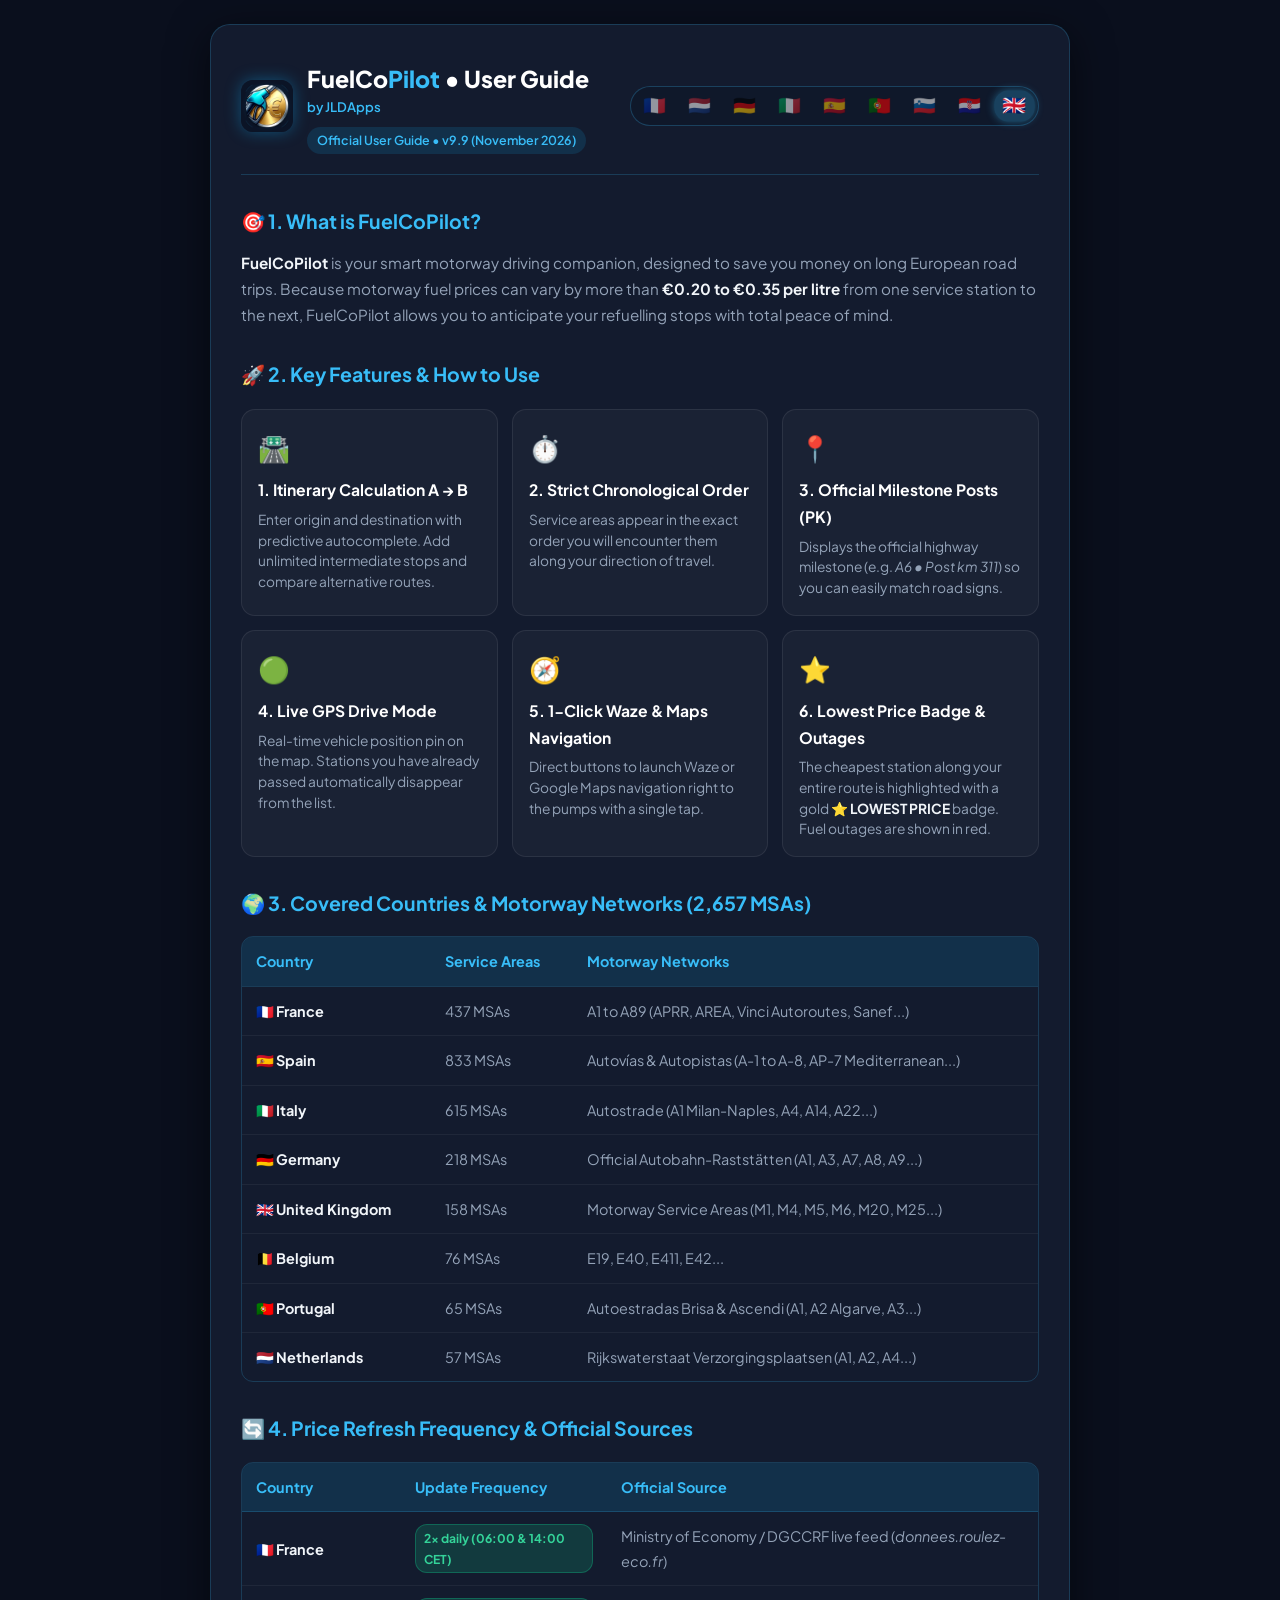
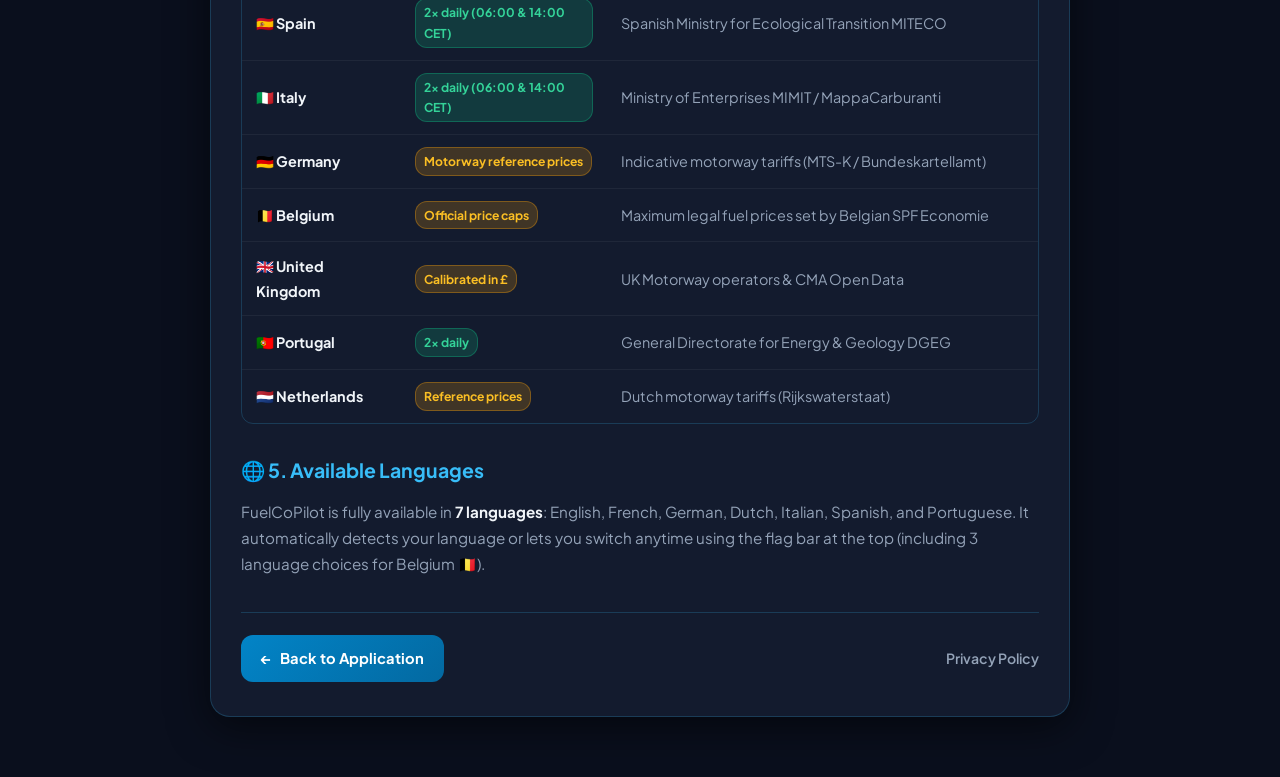
==== commit c941c803: "v9.9.6: Integration Slovenie (SI) et Croatie (HR) avec langues slovene/croate, guide complet et 52 i" ====
--- a/guide.html
+++ b/guide.html
@@ -368,7 +368,7 @@
         <div>
           <h1 id="title-main">FuelCo<span>Pilot</span> • Mode d'emploi</h1>
           <div class="author-tag" style="font-size:0.82rem; color:#38bdf8; font-weight:600; margin-top:-2px; margin-bottom:4px;">by JLDApps</div>
-          <div class="badge-tag" id="badge-version">Guide officiel d'utilisation • v9.9 (Novembre 2026) (Novembre 2026)</div>
+          <div class="badge-tag" id="badge-version">Guide officiel d'utilisation • v9.9.6 (Novembre 2026) (Novembre 2026)</div>
         </div>
       </div>
       <div class="lang-switcher" id="lang-switcher">
@@ -378,6 +378,8 @@
         <button type="button" class="lang-btn" data-lang="it" title="Italiano">🇮🇹</button>
         <button type="button" class="lang-btn" data-lang="es" title="Español">🇪🇸</button>
         <button type="button" class="lang-btn" data-lang="pt" title="Português">🇵🇹</button>
+        <button type="button" class="lang-btn" data-lang="sl" title="Slovenščina">🇸🇮</button>
+        <button type="button" class="lang-btn" data-lang="hr" title="Hrvatski">🇭🇷</button>
         <button type="button" class="lang-btn" data-lang="en" title="English">🇬🇧</button>
       </div>
     </header>
@@ -399,7 +401,7 @@
       fr: {
         docTitle: "Mode d'emploi & Guide • FuelCoPilot",
         headerTitle: "FuelCo<span>Pilot</span> • Mode d'emploi",
-        badgeVersion: "Guide officiel d'utilisation • v9.9 (Novembre 2026)",
+        badgeVersion: "Guide officiel d'utilisation • v9.9.6 (Novembre 2026)",
         backBtn: "Retourner à l'application",
         privacyLink: "Politique de Confidentialité",
         html: `
@@ -680,7 +682,7 @@
       it: {
         docTitle: "Guida all'uso • FuelCoPilot",
         headerTitle: "FuelCo<span>Pilot</span> • Guida all'uso",
-        badgeVersion: "Guida ufficiale • v9.9 (Novembre 2026)",
+        badgeVersion: "Guida ufficiale • v9.9.6 (Novembre 2026)",
         backBtn: "Torna all'applicazione",
         privacyLink: "Informativa sulla Privacy",
         html: `
@@ -811,7 +813,91 @@
           <p>Disponible en <strong>7 idiomas</strong>: Español, Francés, Alemán, Neerlandés, Italiano, Portugués e Inglés.</p>
         `
       },
-      en: {
+      sl: {
+      docTitle: "Navodila za uporabo & Vodnik • FuelCoPilot",
+      headerTitle: "FuelCo<span>Pilot</span> • Navodila za uporabo",
+      badgeVersion: "Uradni vodnik za uporabo • v9.9.6 (November 2026)",
+      backBtn: "Nazaj v aplikacijo",
+      privacyLink: "Pravilnik o zasebnosti",
+      html: `
+        <h2>🎯 1. Kaj je FuelCoPilot?</h2>
+        <p><strong>FuelCoPilot</strong> je vaš pametni avtocestni sopotnik, zasnovan za resnične prihranke na vaših daljših potovanjih po Evropi. Ker se cene goriv na avtocestah lahko razlikujejo za več kot <strong>0,20 € do 0,35 € na liter</strong> od enega počivališča do drugega, vam FuelCoPilot omogoča načrtovanje točenja goriva brez stresa.</p>
+        <div class="callout">
+          <p>💡 <strong>Ali ste vedeli?</strong> Pri 50-litrskem rezervoarju lahko z izbiro pravega servisa na avtocesti prihranite med <strong>10 € in 18 €</strong> na posamezni poti!</p>
+        </div>
+
+        <h2>🚀 2. Glavne funkcije in uporaba po korakih</h2>
+        <div class="features-grid">
+          <div class="feature-card">
+            <span class="feature-icon">🛣️</span>
+            <div class="feature-title">1. Izračun poti A → B</div>
+            <p class="feature-desc">Vnesite mesto odhoda in cilja s pametnim predvidevanjem vnosa. Dodajte neomejeno vmesnih postankov in primerjajte alternativne poti.</p>
+          </div>
+          <div class="feature-card">
+            <span class="feature-icon">⛽</span>
+            <div class="feature-title">2. Izbira goriva</div>
+            <p class="feature-desc">Izberite svoje gorivo: Dizel (B7), Eurosuper 95 (E10/E5), Super Plus 98/100, Avtoplin (LPG) ali Elektrika (kWh). Cene se posodobijo v realnem času.</p>
+          </div>
+          <div class="feature-card">
+            <span class="feature-icon">📍</span>
+            <div class="feature-title">3. Postajališča v kronološkem vrstnem redu</div>
+            <p class="feature-desc">Počivališča so razvrščena natančno po vrstnem redu na vaši poti s kilometrskimi oznakami in razdaljo od vaše trenutne lokacije.</p>
+          </div>
+          <div class="feature-card">
+            <span class="feature-icon">🧭</span>
+            <div class="feature-title">4. Navigacija z enim klikom</div>
+            <p class="feature-desc">Z enim klikom odprite katero koli postajo neposredno v navigacijskih aplikacijah <strong>Waze</strong> ali <strong>Google Maps</strong>.</p>
+          </div>
+        </div>
+
+        <h2>🌍 3. Pokrite države v Evropi (13 držav)</h2>
+        <p>FuelCoPilot pokriva avtocestna omrežja v <strong>13 evropskih državah</strong>:</p>
+        <p style="margin-top:8px;">🇫🇷 Francija • 🇩🇪 Nemčija • 🇧🇪 Belgija • 🇳🇱 Nizozemska • 🇮🇹 Italija • 🇪🇸 Španija • 🇵🇹 Portugalska • 🇬🇧 Združeno kraljestvo • 🇱🇺 Luksemburg • 🇦🇹 Avstrija • 🇨🇭 Švica • 🇸🇮 Slovenija • 🇭🇷 Hrvaška.</p>
+      `
+    },
+    hr: {
+      docTitle: "Upute za uporabu & Vodič • FuelCoPilot",
+      headerTitle: "FuelCo<span>Pilot</span> • Upute za uporabu",
+      badgeVersion: "Službeni vodič za uporabu • v9.9.6 (Studeni 2026)",
+      backBtn: "Povratak na aplikaciju",
+      privacyLink: "Politika privatnosti",
+      html: `
+        <h2>🎯 1. Što je FuelCoPilot?</h2>
+        <p><strong>FuelCoPilot</strong> je vaš pametni kopilot na autocesti, osmišljen kako bi vam osigurao stvarne uštede na dugim putovanjima diljem Europe. Budući da se cijene goriva na autocestama mogu razlikovati za više od <strong>0,20 € do 0,35 € po litri</strong> od jednog odmorišta do drugog, FuelCoPilot vam omogućuje planiranje točenja bez stresa.</p>
+        <div class="callout">
+          <p>💡 <strong>Jeste li znali?</strong> Na punom spremniku od 50 litara, odabir prave postaje na autocesti omogućuje uštedu između <strong>10 € i 18 €</strong> na samo jednom putovanju!</p>
+        </div>
+
+        <h2>🚀 2. Glavne značajke i uporaba korak po korak</h2>
+        <div class="features-grid">
+          <div class="feature-card">
+            <span class="feature-icon">🛣️</span>
+            <div class="feature-title">1. Izračun rute A → B</div>
+            <p class="feature-desc">Unesite polazište i odredište s prediktivnim unosom. Dodajte neograničen broj međutočaka i usporedite predložene alternativne rute.</p>
+          </div>
+          <div class="feature-card">
+            <span class="feature-icon">⛽</span>
+            <div class="feature-title">2. Odabir goriva</div>
+            <p class="feature-desc">Odaberite željeno gorivo: Eurodiesel (B7), Eurosuper 95 (E10/E5), Eurosuper 100, Autoplin (LPG) ili Struja (kWh). Cijene se ažuriraju u stvarnom vremenu.</p>
+          </div>
+          <div class="feature-card">
+            <span class="feature-icon">📍</span>
+            <div class="feature-title">3. Odmorišta kronološkim redom</div>
+            <p class="feature-desc">Benzinske postaje prikazane su točno prema redoslijedu nailaska na vašoj ruti s kilometarskim oznakama i udaljenošću od trenutne pozicije.</p>
+          </div>
+          <div class="feature-card">
+            <span class="feature-icon">🧭</span>
+            <div class="feature-title">4. Navigacija jednim klikom</div>
+            <p class="feature-desc">Jednim dodirom pokrenite vožnju do odabranog odmorišta u aplikacijama <strong>Waze</strong> ili <strong>Google Maps</strong>.</p>
+          </div>
+        </div>
+
+        <h2>🌍 3. Pokrivene europske zemlje (13 država)</h2>
+        <p>FuelCoPilot pokriva autoceste u <strong>13 europskih zemalja</strong>:</p>
+        <p style="margin-top:8px;">🇫🇷 Francuska • 🇩🇪 Njemačka • 🇧🇪 Belgija • 🇳🇱 Nizozemska • 🇮🇹 Italija • 🇪🇸 Španjolska • 🇵🇹 Portugal • 🇬🇧 Ujedinjeno Kraljevstvo • 🇱🇺 Luksemburg • 🇦🇹 Austrija • 🇨🇭 Švicarska • 🇸🇮 Slovenija • 🇭🇷 Hrvatska.</p>
+      `
+    },
+    en: {
         docTitle: "User Guide • FuelCoPilot",
         headerTitle: "FuelCo<span>Pilot</span> • User Guide",
         badgeVersion: "Official User Guide • v9.9 (November 2026)",
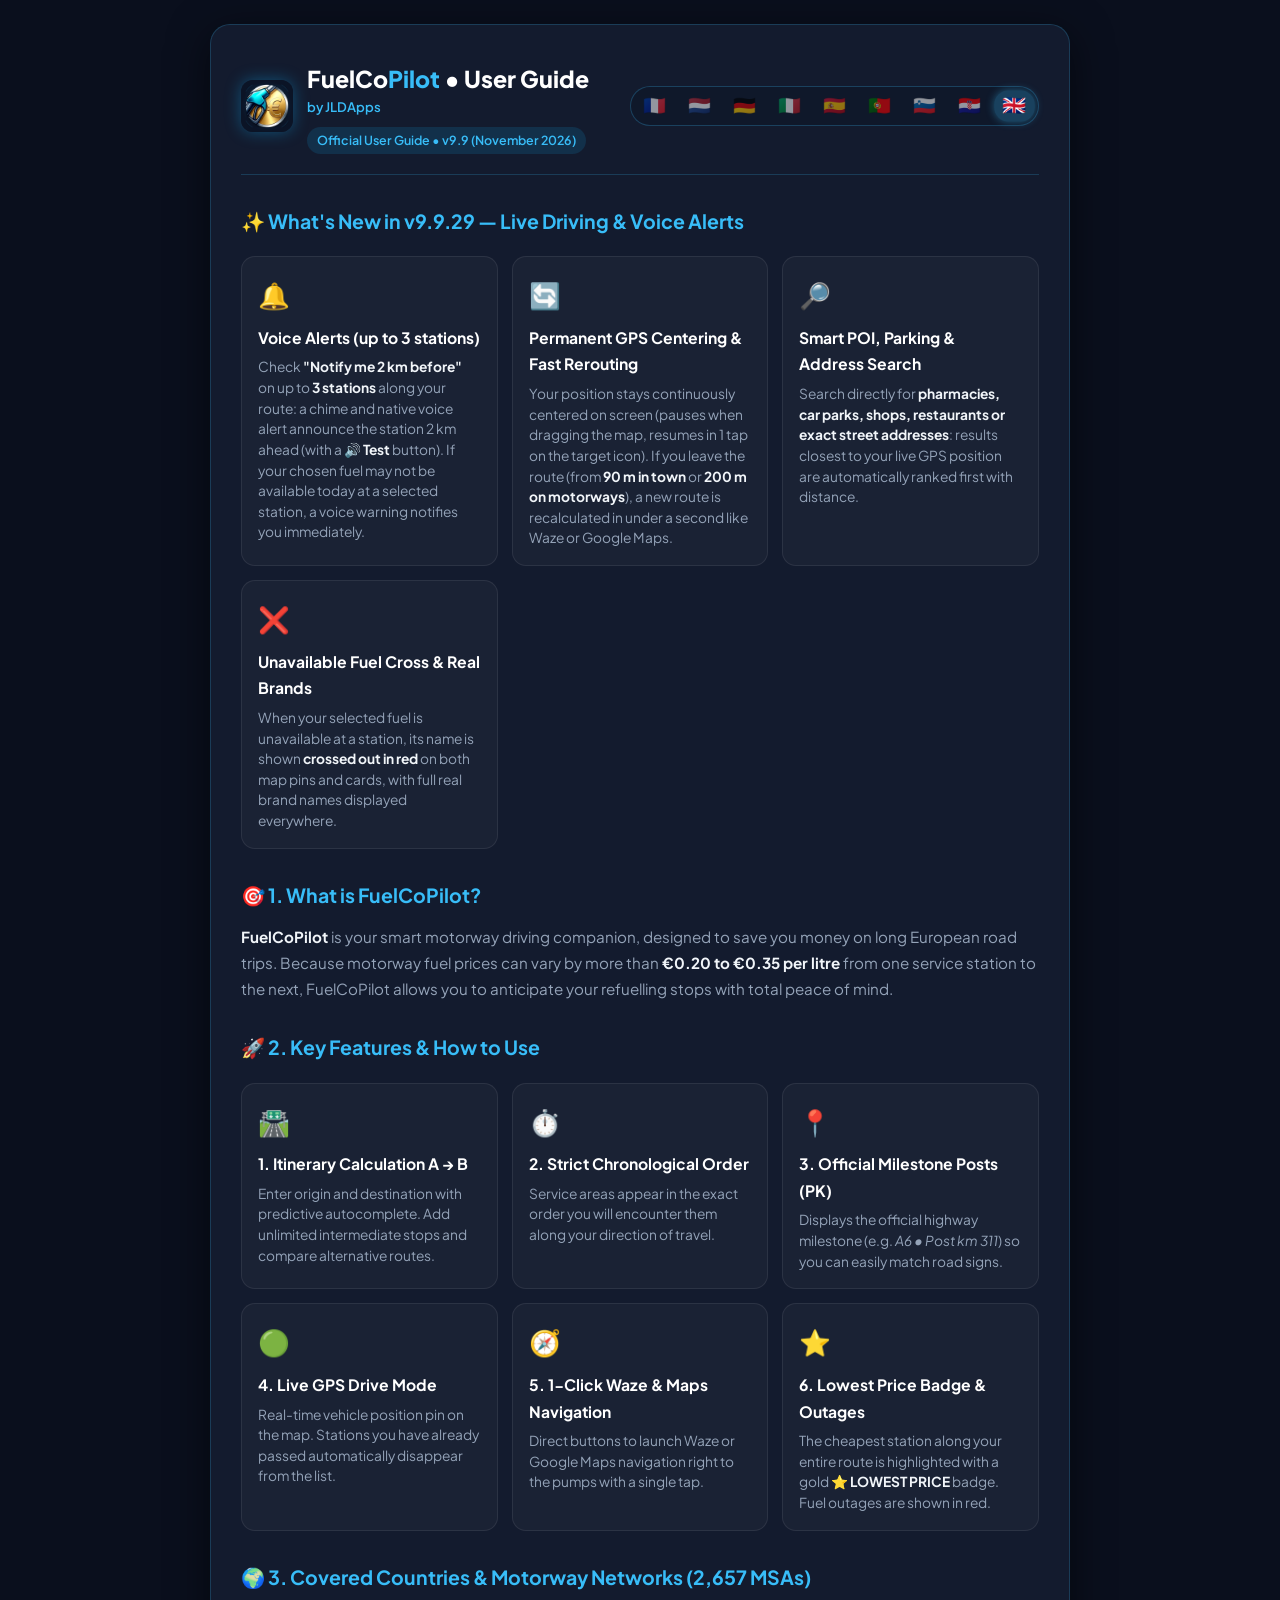
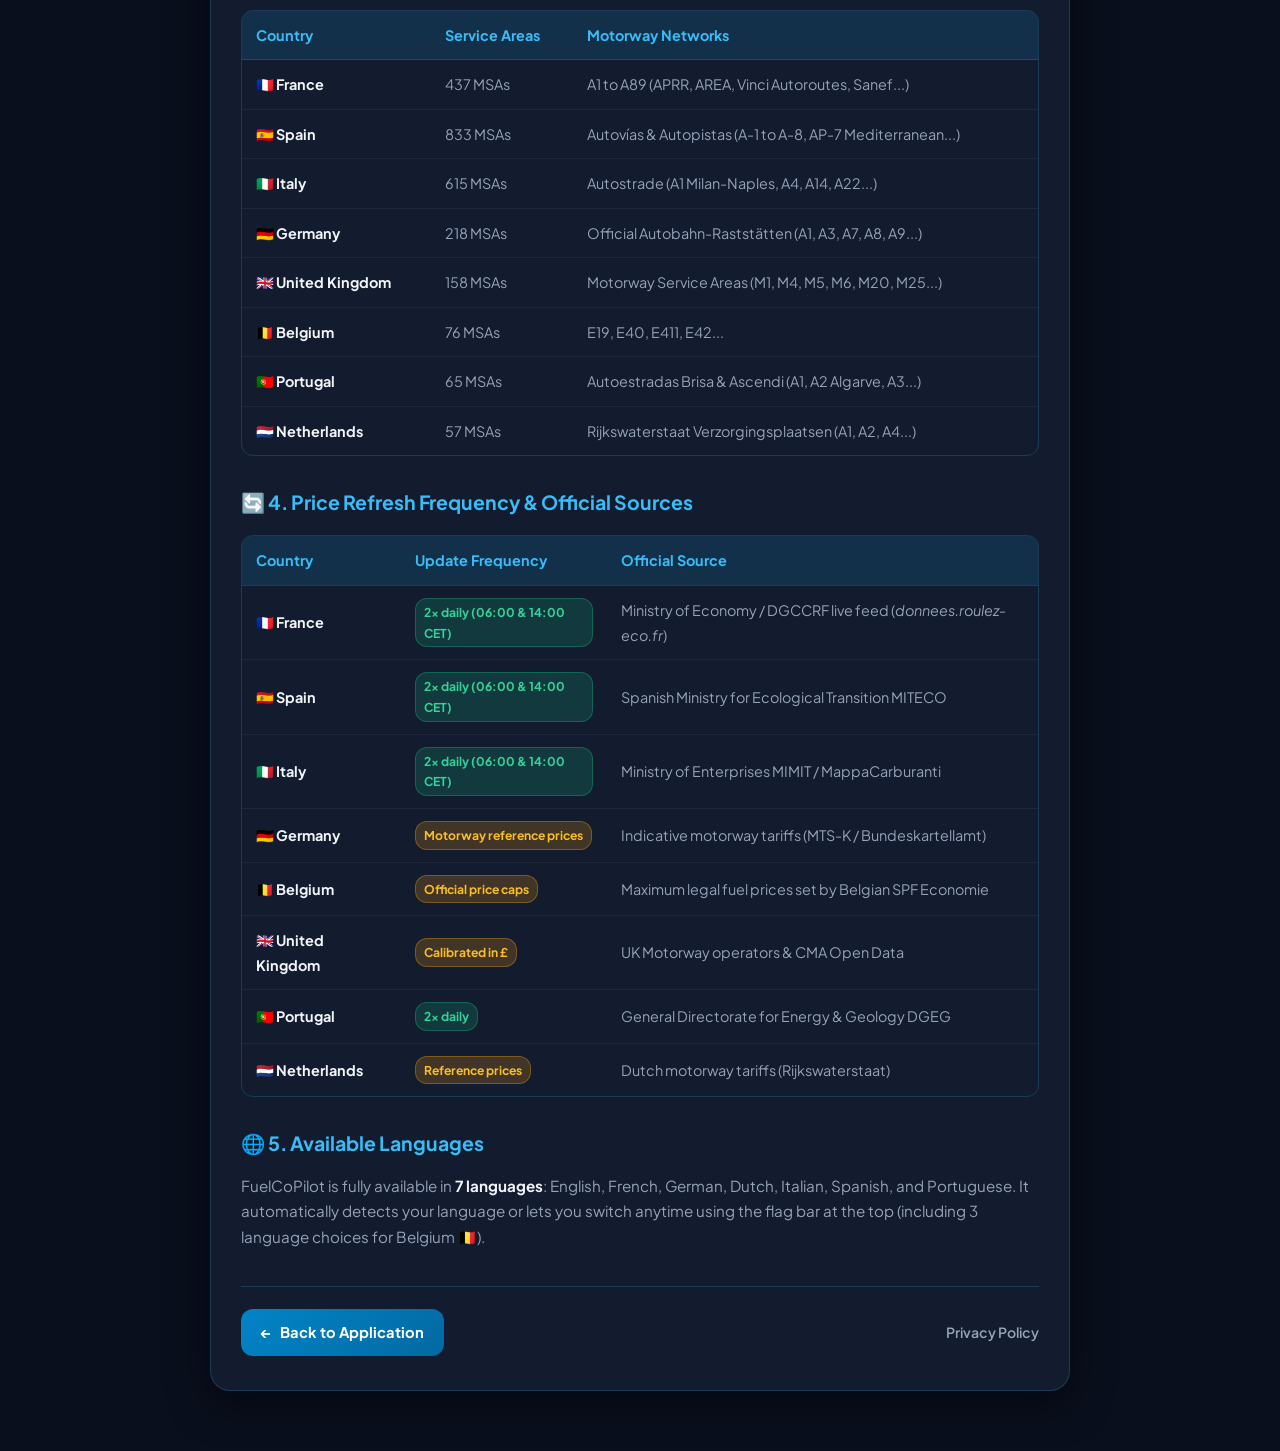
==== commit 1a4e17fc: "docs(guide): update multilingual user manual (9 languages) to v9.9.29 with voice alerts, fast rerout" ====
--- a/guide.html
+++ b/guide.html
@@ -368,7 +368,7 @@
         <div>
           <h1 id="title-main">FuelCo<span>Pilot</span> • Mode d'emploi</h1>
           <div class="author-tag" style="font-size:0.82rem; color:#38bdf8; font-weight:600; margin-top:-2px; margin-bottom:4px;">by JLDApps</div>
-          <div class="badge-tag" id="badge-version">Guide officiel d'utilisation • v9.9.6 (Novembre 2026) (Novembre 2026)</div>
+          <div class="badge-tag" id="badge-version">Guide officiel d'utilisation • v9.9.29 (Novembre 2026)</div>
         </div>
       </div>
       <div class="lang-switcher" id="lang-switcher">
@@ -401,10 +401,34 @@
       fr: {
         docTitle: "Mode d'emploi & Guide • FuelCoPilot",
         headerTitle: "FuelCo<span>Pilot</span> • Mode d'emploi",
-        badgeVersion: "Guide officiel d'utilisation • v9.9.6 (Novembre 2026)",
+        badgeVersion: "Guide officiel d'utilisation • v9.9.29 (Novembre 2026)",
         backBtn: "Retourner à l'application",
         privacyLink: "Politique de Confidentialité",
         html: `
+          <h2>✨ Nouveautés v9.9.29 — Conduite & Alertes Vocales</h2>
+          <div class="features-grid">
+            <div class="feature-card">
+              <span class="feature-icon">🔔</span>
+              <div class="feature-title">Alertes vocales (3 stations max)</div>
+              <p class="feature-desc">Cochez <strong>« M'avertir 2 km avant »</strong> sur jusqu'à <strong>3 stations</strong> de votre trajet : un carillon et une annonce vocale native vous préviennent à 2 km (bouton <strong>🔊 Tester</strong> inclus). Si le carburant choisi pourrait ne pas être disponible aujourd'hui dans la station cochée, une alerte vocale vous avertit immédiatement.</p>
+            </div>
+            <div class="feature-card">
+              <span class="feature-icon">🔄</span>
+              <div class="feature-title">Centrage GPS permanent & Recalcul rapide</div>
+              <p class="feature-desc">Votre position reste centrée en permanence à l'écran (mise en pause automatique si vous déplacez la carte au doigt, reprise en 1 clic sur la cible). En cas d'écart d'itinéraire (dès <strong>90 m en ville</strong> ou <strong>200 m sur autoroute</strong>), l'itinéraire est recalculé en moins d'une seconde comme dans Waze ou Google Maps.</p>
+            </div>
+            <div class="feature-card">
+              <span class="feature-icon">🔎</span>
+              <div class="feature-title">Recherche commerces, parkings & adresses</div>
+              <p class="feature-desc">Recherchez directement un <strong>commerce, une pharmacie, un parking, un restaurant ou une adresse précise</strong> : les résultats les plus proches de votre position GPS remontent automatiquement en tête de liste avec la distance.</p>
+            </div>
+            <div class="feature-card">
+              <span class="feature-icon">❌</span>
+              <div class="feature-title">Carburant indisponible & Enseignes réelles</div>
+              <p class="feature-desc">Si le carburant sélectionné est absent d'une station, son nom s'affiche <strong>barré d'une croix rouge</strong> sur la carte et dans la liste. Les vraies enseignes (Total, Esso, Intermarché, Shell…) s'affichent automatiquement, y compris hors autoroute.</p>
+            </div>
+          </div>
+
           <h2>🎯 1. Qu'est-ce que FuelCoPilot ?</h2>
           <p><strong>FuelCoPilot</strong> est votre copilote autoroutier intelligent, conçu pour vous faire réaliser de vraies économies sur vos longs trajets en Europe. Alors que les prix sur autoroute peuvent varier de plus de <strong>0,20 € à 0,35 € par litre</strong> d'une aire à la suivante, FuelCoPilot vous permet d'anticiper vos ravitaillements en toute sérénité.</p>
           <div class="callout">
@@ -619,6 +643,30 @@
         backBtn: "Zurück zur Anwendung",
         privacyLink: "Datenschutzerklärung",
         html: `
+          <h2>✨ Neu in v9.9.29 — Sprachwarnungen & Schnelle Neuberechnung</h2>
+          <div class="features-grid">
+            <div class="feature-card">
+              <span class="feature-icon">🔔</span>
+              <div class="feature-title">Sprachwarnungen (bis zu 3 Tankstellen)</div>
+              <p class="feature-desc">Aktivieren Sie die <strong>2-km-Warnung</strong> für bis zu <strong>3 Tankstellen</strong>: Signalton und Sprachansage informieren Sie rechtzeitig (inkl. <strong>🔊 Test</strong>-Button). Falls Ihr Kraftstoff dort heute möglicherweise nicht verfügbar ist, warnt Sie eine Sprachansage sofort.</p>
+            </div>
+            <div class="feature-card">
+              <span class="feature-icon">🔄</span>
+              <div class="feature-title">Dauerhafte GPS-Zentrierung & Blitz-Neuberechnung</div>
+              <p class="feature-desc">Ihre Position bleibt dauerhaft zentriert (pausiert beim Verschieben). Bei Abweichung (ab <strong>90 m innerorts</strong> bzw. <strong>200 m auf der Autobahn</strong>) wird die Route wie bei Waze/Maps blitzschnell neu berechnet.</p>
+            </div>
+            <div class="feature-card">
+              <span class="feature-icon">🔎</span>
+              <div class="feature-title">Erweiterte POI-, Parkplatz- & Adresssuche</div>
+              <p class="feature-desc">Suchen Sie direkt nach <strong>Apotheken, Parkplätzen, Geschäften oder Adressen</strong> — nahegelegene Treffer rund um Ihren GPS-Standort erscheinen automatisch ganz oben.</p>
+            </div>
+            <div class="feature-card">
+              <span class="feature-icon">❌</span>
+              <div class="feature-title">Nicht verfügbarer Kraftstoff & Echte Marken</div>
+              <p class="feature-desc">Fehlt der gewählte Kraftstoff, wird sein Name <strong>rot durchgestrichen (rotes Kreuz)</strong> auf Karte und Liste angezeigt, inklusive vollständiger Markennamen.</p>
+            </div>
+          </div>
+
           <h2>🎯 1. Was ist FuelCoPilot?</h2>
           <p><strong>FuelCoPilot</strong> ist Ihr intelligenter Autobahn-Copilot, der Ihnen hilft, auf langen Reisen durch Europa bares Geld zu sparen. Da die Kraftstoffpreise an Autobahnen von Raststätte zu Raststätte um mehr als <strong>0,20 € bis 0,35 € pro Liter</strong> variieren können, hilft Ihnen FuelCoPilot, Tankstopps vorausschauend und transparent zu planen.</p>
 
@@ -682,10 +730,34 @@
       it: {
         docTitle: "Guida all'uso • FuelCoPilot",
         headerTitle: "FuelCo<span>Pilot</span> • Guida all'uso",
-        badgeVersion: "Guida ufficiale • v9.9.6 (Novembre 2026)",
+        badgeVersion: "Guida ufficiale • v9.9.29 (Novembre 2026)",
         backBtn: "Torna all'applicazione",
         privacyLink: "Informativa sulla Privacy",
         html: `
+          <h2>✨ Novità v9.9.29 — Avvisi Vocali & Ricalcolo Rapido</h2>
+          <div class="features-grid">
+            <div class="feature-card">
+              <span class="feature-icon">🔔</span>
+              <div class="feature-title">Avvisi vocali (fino a 3 stazioni)</div>
+              <p class="feature-desc">Seleziona l'avviso <strong>2 km prima</strong> su fino a <strong>3 stazioni</strong>: un segnale acustico e la voce nativa ti avvisano in anticipo. Se il carburante scelto potrebbe non essere disponibile oggi nella stazione selezionata, un avviso vocale ti informa subito.</p>
+            </div>
+            <div class="feature-card">
+              <span class="feature-icon">🔄</span>
+              <div class="feature-title">Centramento GPS continuo & Ricalcolo rapido</div>
+              <p class="feature-desc">La posizione resta sempre centrata sullo schermo. In caso di deviazione (da <strong>90 m in città</strong> o <strong>200 m in autostrada</strong>), il percorso viene ricalcolato in meno di un secondo come su Waze o Google Maps.</p>
+            </div>
+            <div class="feature-card">
+              <span class="feature-icon">🔎</span>
+              <div class="feature-title">Ricerca farmacie, parcheggi e indirizzi</div>
+              <p class="feature-desc">Cerca direttamente <strong>parcheggi, farmacie, attività commerciali o indirizzi</strong>: i risultati più vicini alla tua posizione GPS vengono mostrati per primi.</p>
+            </div>
+            <div class="feature-card">
+              <span class="feature-icon">❌</span>
+              <div class="feature-title">Carburante non disponibile & Marchi reali</div>
+              <p class="feature-desc">Quando il carburante scelto non è disponibile, il suo nome appare <strong>barrato con una croce rossa</strong> sulla mappa e nella lista.</p>
+            </div>
+          </div>
+
           <h2>🎯 1. Cos'è FuelCoPilot?</h2>
           <p><strong>FuelCoPilot</strong> è il tuo copilota autostradale intelligente, progettato per farti risparmiare sui lunghi viaggi in Europa. Poiché i prezzi del carburante in autostrada possono variare di oltre <strong>0,20 € - 0,35 € al litro</strong> da un'area di servizio all'altra, FuelCoPilot ti permette di pianificare i tuoi rifornimenti in totale serenità.</p>
 
@@ -753,6 +825,30 @@
         backBtn: "Volver a la aplicación",
         privacyLink: "Política de Privacidad",
         html: `
+          <h2>✨ Novedades v9.9.29 — Alertas Vocales y Recálculo Rápido</h2>
+          <div class="features-grid">
+            <div class="feature-card">
+              <span class="feature-icon">🔔</span>
+              <div class="feature-title">Alertas vocales (hasta 3 estaciones)</div>
+              <p class="feature-desc">Marca la alerta <strong>2 km antes</strong> en hasta <strong>3 estaciones</strong>: un aviso sonoro y voz nativa te avisan al acercarte. Si el combustible elegido podría no estar disponible hoy, un aviso vocal te informa al instante.</p>
+            </div>
+            <div class="feature-card">
+              <span class="feature-icon">🔄</span>
+              <div class="feature-title">Centrado GPS permanente y Recálculo rápido</div>
+              <p class="feature-desc">Tu posición permanece centrada en pantalla. Si te desvías (desde <strong>90 m en ciudad</strong> o <strong>200 m en autopista</strong>), la ruta se recalcula en menos de un segundo como en Waze o Google Maps.</p>
+            </div>
+            <div class="feature-card">
+              <span class="feature-icon">🔎</span>
+              <div class="feature-title">Búsqueda de comercios, parkings y direcciones</div>
+              <p class="feature-desc">Busca directamente <strong>farmacias, parkings, comercios o direcciones</strong>: los resultados más cercanos a tu GPS aparecen primero con su distancia.</p>
+            </div>
+            <div class="feature-card">
+              <span class="feature-icon">❌</span>
+              <div class="feature-title">Combustible no disponible y Marcas reales</div>
+              <p class="feature-desc">Si el combustible elegido no está disponible, su nombre aparece <strong>tachado con una cruz roja</strong> en el mapa y en la lista.</p>
+            </div>
+          </div>
+
           <h2>🎯 1. ¿Qué es FuelCoPilot?</h2>
           <p><strong>FuelCoPilot</strong> es tu copiloto inteligente de autopista, diseñado para ayudarte a ahorrar en tus viajes largos por Europa. Dado que los precios del combustible en autopista pueden variar en más de <strong>0,20 € a 0,35 € por litro</strong> de un área de servicio a otra, FuelCoPilot te permite anticipar tus paradas con total tranquilidad.</p>
 
@@ -816,10 +912,34 @@
       sl: {
       docTitle: "Navodila za uporabo & Vodnik • FuelCoPilot",
       headerTitle: "FuelCo<span>Pilot</span> • Navodila za uporabo",
-      badgeVersion: "Uradni vodnik za uporabo • v9.9.6 (November 2026)",
+      badgeVersion: "Uradni vodnik za uporabo • v9.9.29 (November 2026)",
       backBtn: "Nazaj v aplikacijo",
       privacyLink: "Pravilnik o zasebnosti",
       html: `
+          <h2>✨ Novosti v9.9.29 — Glasovna opozorila & Hiter preračun</h2>
+          <div class="features-grid">
+            <div class="feature-card">
+              <span class="feature-icon">🔔</span>
+              <div class="feature-title">Glasovna opozorila (do 3 črpalke)</div>
+              <p class="feature-desc">Izberite opozorilo <strong>2 km prej</strong> za do <strong>3 črpalke</strong>. Če izbrano gorivo danes morda ni na voljo, vas aplikacija takoj glasovno opozori.</p>
+            </div>
+            <div class="feature-card">
+              <span class="feature-icon">🔄</span>
+              <div class="feature-title">Stalno GPS centriranje & Hiter preračun</div>
+              <p class="feature-desc">Vaš položaj ostane centriran na zaslonu; ob odstopanju (od <strong>90 m v mestu</strong> / <strong>200 m na avtocesti</strong>) se pot takoj preračuna kot v Waze/Maps.</p>
+            </div>
+            <div class="feature-card">
+              <span class="feature-icon">🔎</span>
+              <div class="feature-title">Napredno iskanje mest, parkirišč in naslovov</div>
+              <p class="feature-desc">Iščite neposredno <strong>lekarne, parkirišča, trgovine ali naslove</strong>, razvrščene glede na bližino vašega GPS položaja.</p>
+            </div>
+            <div class="feature-card">
+              <span class="feature-icon">❌</span>
+              <div class="feature-title">Nedostopno gorivo z rdečim križem</div>
+              <p class="feature-desc">Kadar izbrano gorivo ni na voljo, je njegovo ime <strong>prečrtano z rdečim križem</strong> na zemljevidu in seznamu.</p>
+            </div>
+          </div>
+
         <h2>🎯 1. Kaj je FuelCoPilot?</h2>
         <p><strong>FuelCoPilot</strong> je vaš pametni avtocestni sopotnik, zasnovan za resnične prihranke na vaših daljših potovanjih po Evropi. Ker se cene goriv na avtocestah lahko razlikujejo za več kot <strong>0,20 € do 0,35 € na liter</strong> od enega počivališča do drugega, vam FuelCoPilot omogoča načrtovanje točenja goriva brez stresa.</p>
         <div class="callout">
@@ -858,10 +978,34 @@
     hr: {
       docTitle: "Upute za uporabu & Vodič • FuelCoPilot",
       headerTitle: "FuelCo<span>Pilot</span> • Upute za uporabu",
-      badgeVersion: "Službeni vodič za uporabu • v9.9.6 (Studeni 2026)",
+      badgeVersion: "Službeni vodič za uporabu • v9.9.29 (Studeni 2026)",
       backBtn: "Povratak na aplikaciju",
       privacyLink: "Politika privatnosti",
       html: `
+          <h2>✨ Novosti v9.9.29 — Glasovna upozorenja i Brzi preračun</h2>
+          <div class="features-grid">
+            <div class="feature-card">
+              <span class="feature-icon">🔔</span>
+              <div class="feature-title">Glasovna upozorenja (do 3 postaje)</div>
+              <p class="feature-desc">Uključite upozorenje <strong>2 km prije</strong> za do <strong>3 postaje</strong>. Ako odabrano gorivo danas možda nije dostupno, odmah ćete čuti glasovno upozorenje.</p>
+            </div>
+            <div class="feature-card">
+              <span class="feature-icon">🔄</span>
+              <div class="feature-title">Stalno GPS centriranje i Brzi preračun</div>
+              <p class="feature-desc">Vaša lokacija ostaje centrirana na zaslonu; kod skretanja s rute (od <strong>90 m u gradu</strong> / <strong>200 m na autocesti</strong>) ruta se odmah preračunava kao u Waze/Maps.</p>
+            </div>
+            <div class="feature-card">
+              <span class="feature-icon">🔎</span>
+              <div class="feature-title">Napredna pretraga lokacija, parkinga i adresa</div>
+              <p class="feature-desc">Pretražujte izravno <strong>ljekarne, parkirališta, trgovine ili adrese</strong> poredane po blizini vašoj GPS lokaciji.</p>
+            </div>
+            <div class="feature-card">
+              <span class="feature-icon">❌</span>
+              <div class="feature-title">Nedostupno gorivo s crvenim križem</div>
+              <p class="feature-desc">Kad odabrano gorivo nije dostupno, njegov naziv je <strong>prekrižen crvenim križem</strong> na karti i na popisu.</p>
+            </div>
+          </div>
+
         <h2>🎯 1. Što je FuelCoPilot?</h2>
         <p><strong>FuelCoPilot</strong> je vaš pametni kopilot na autocesti, osmišljen kako bi vam osigurao stvarne uštede na dugim putovanjima diljem Europe. Budući da se cijene goriva na autocestama mogu razlikovati za više od <strong>0,20 € do 0,35 € po litri</strong> od jednog odmorišta do drugog, FuelCoPilot vam omogućuje planiranje točenja bez stresa.</p>
         <div class="callout">
@@ -904,6 +1048,30 @@
         backBtn: "Back to Application",
         privacyLink: "Privacy Policy",
         html: `
+          <h2>✨ What's New in v9.9.29 — Live Driving & Voice Alerts</h2>
+          <div class="features-grid">
+            <div class="feature-card">
+              <span class="feature-icon">🔔</span>
+              <div class="feature-title">Voice Alerts (up to 3 stations)</div>
+              <p class="feature-desc">Check <strong>"Notify me 2 km before"</strong> on up to <strong>3 stations</strong> along your route: a chime and native voice alert announce the station 2 km ahead (with a <strong>🔊 Test</strong> button). If your chosen fuel may not be available today at a selected station, a voice warning notifies you immediately.</p>
+            </div>
+            <div class="feature-card">
+              <span class="feature-icon">🔄</span>
+              <div class="feature-title">Permanent GPS Centering & Fast Rerouting</div>
+              <p class="feature-desc">Your position stays continuously centered on screen (pauses when dragging the map, resumes in 1 tap on the target icon). If you leave the route (from <strong>90 m in town</strong> or <strong>200 m on motorways</strong>), a new route is recalculated in under a second like Waze or Google Maps.</p>
+            </div>
+            <div class="feature-card">
+              <span class="feature-icon">🔎</span>
+              <div class="feature-title">Smart POI, Parking & Address Search</div>
+              <p class="feature-desc">Search directly for <strong>pharmacies, car parks, shops, restaurants or exact street addresses</strong>: results closest to your live GPS position are automatically ranked first with distance.</p>
+            </div>
+            <div class="feature-card">
+              <span class="feature-icon">❌</span>
+              <div class="feature-title">Unavailable Fuel Cross & Real Brands</div>
+              <p class="feature-desc">When your selected fuel is unavailable at a station, its name is shown <strong>crossed out in red</strong> on both map pins and cards, with full real brand names displayed everywhere.</p>
+            </div>
+          </div>
+
           <h2>🎯 1. What is FuelCoPilot?</h2>
           <p><strong>FuelCoPilot</strong> is your smart motorway driving companion, designed to save you money on long European road trips. Because motorway fuel prices can vary by more than <strong>€0.20 to €0.35 per litre</strong> from one service station to the next, FuelCoPilot allows you to anticipate your refuelling stops with total peace of mind.</p>
 
@@ -986,6 +1154,30 @@
         backBtn: "Terug naar de applicatie",
         privacyLink: "Privacybeleid",
         html: `
+          <h2>✨ Nieuw in v9.9.29 — Spraakmeldingen & Snel Herberekenen</h2>
+          <div class="features-grid">
+            <div class="feature-card">
+              <span class="feature-icon">🔔</span>
+              <div class="feature-title">Spraakmeldingen (tot 3 stations)</div>
+              <p class="feature-desc">Vink de <strong>2 km melding</strong> aan op maximaal <strong>3 stations</strong>: een beltoon en gesproken melding waarschuwen u op tijd. Als uw brandstof vandaag mogelijk niet beschikbaar is, krijgt u direct een gesproken waarschuwing.</p>
+            </div>
+            <div class="feature-card">
+              <span class="feature-icon">🔄</span>
+              <div class="feature-title">Permanent GPS-centreren & Snel herberekenen</div>
+              <p class="feature-desc">Uw positie blijft gecentreerd in beeld. Bij afwijking (vanaf <strong>90 m in de stad</strong> of <strong>200 m op de snelweg</strong>) wordt de route razendsnel herberekend zoals in Waze of Google Maps.</p>
+            </div>
+            <div class="feature-card">
+              <span class="feature-icon">🔎</span>
+              <div class="feature-title">Zoeken naar winkels, parkings & adressen</div>
+              <p class="feature-desc">Zoek direct naar <strong>apotheken, parkeerplaatsen, winkels of adressen</strong>: resultaten dicht bij uw GPS-locatie staan automatisch bovenaan.</p>
+            </div>
+            <div class="feature-card">
+              <span class="feature-icon">❌</span>
+              <div class="feature-title">Niet beschikbare brandstof & Echte merken</div>
+              <p class="feature-desc">Als de gekozen brandstof niet beschikbaar is, wordt de naam <strong>doorgekruist in het rood</strong> weergegeven op de kaart en in de lijst.</p>
+            </div>
+          </div>
+
           <h2>🎯 1. Wat is FuelCoPilot?</h2>
           <p><strong>FuelCoPilot</strong> is uw intelligente snelweg-copiloot, ontworpen om u echt geld te laten besparen op uw lange reizen door Europa. Aangezien de brandstofprijzen langs de snelweg van het ene verzorgingsplaats naar het andere met meer dan <strong>€ 0,20 tot € 0,35 per liter</strong> kunnen verschillen, stelt FuelCoPilot u in staat om uw tankstops in alle rust te plannen.</p>
           <div class="callout">
@@ -1113,6 +1305,30 @@
         backBtn: "Voltar à aplicação",
         privacyLink: "Política de Privacidade",
         html: `
+          <h2>✨ Novidades v9.9.29 — Alertas Vocais e Recálculo Rápido</h2>
+          <div class="features-grid">
+            <div class="feature-card">
+              <span class="feature-icon">🔔</span>
+              <div class="feature-title">Alertas vocais (até 3 postos)</div>
+              <p class="feature-desc">Ative o alerta <strong>2 km antes</strong> em até <strong>3 postos</strong>: um sinal sonoro e voz nativa avisam à aproximação. Se o combustível escolhido puder não estar disponível hoje, um aviso vocal informa-o de imediato.</p>
+            </div>
+            <div class="feature-card">
+              <span class="feature-icon">🔄</span>
+              <div class="feature-title">Centragem GPS permanente e Recálculo rápido</div>
+              <p class="feature-desc">A sua posição permanece centrada no ecrã. Em caso de desvio (a partir de <strong>90 m na cidade</strong> ou <strong>200 m em autoestrada</strong>), a rota é recalculada em menos de um segundo como no Waze ou Google Maps.</p>
+            </div>
+            <div class="feature-card">
+              <span class="feature-icon">🔎</span>
+              <div class="feature-title">Pesquisa de lojas, parques e moradas</div>
+              <p class="feature-desc">Pesquise diretamente <strong>farmácias, parques de estacionamento, lojas ou moradas</strong> ordenados pela proximidade ao seu GPS.</p>
+            </div>
+            <div class="feature-card">
+              <span class="feature-icon">❌</span>
+              <div class="feature-title">Combustível indisponível e Marcas reais</div>
+              <p class="feature-desc">Quando o combustível não está disponível, o seu nome surge <strong>riscado com uma cruz vermelha</strong> no mapa e na lista.</p>
+            </div>
+          </div>
+
           <h2>🎯 1. O que é o FuelCoPilot?</h2>
           <p>O <strong>FuelCoPilot</strong> é o seu copiloto inteligente para autoestradas, concebido para lhe poupar dinheiro real em viagens longas pela Europa. Como os preços dos combustíveis em autoestrada podem variar em mais de <strong>0,20 € a 0,35 € por litro</strong> de uma área de serviço para a seguinte, o FuelCoPilot permite-lhe planear os seus abastecimentos com toda a tranquilidade.</p>
           <div class="callout">
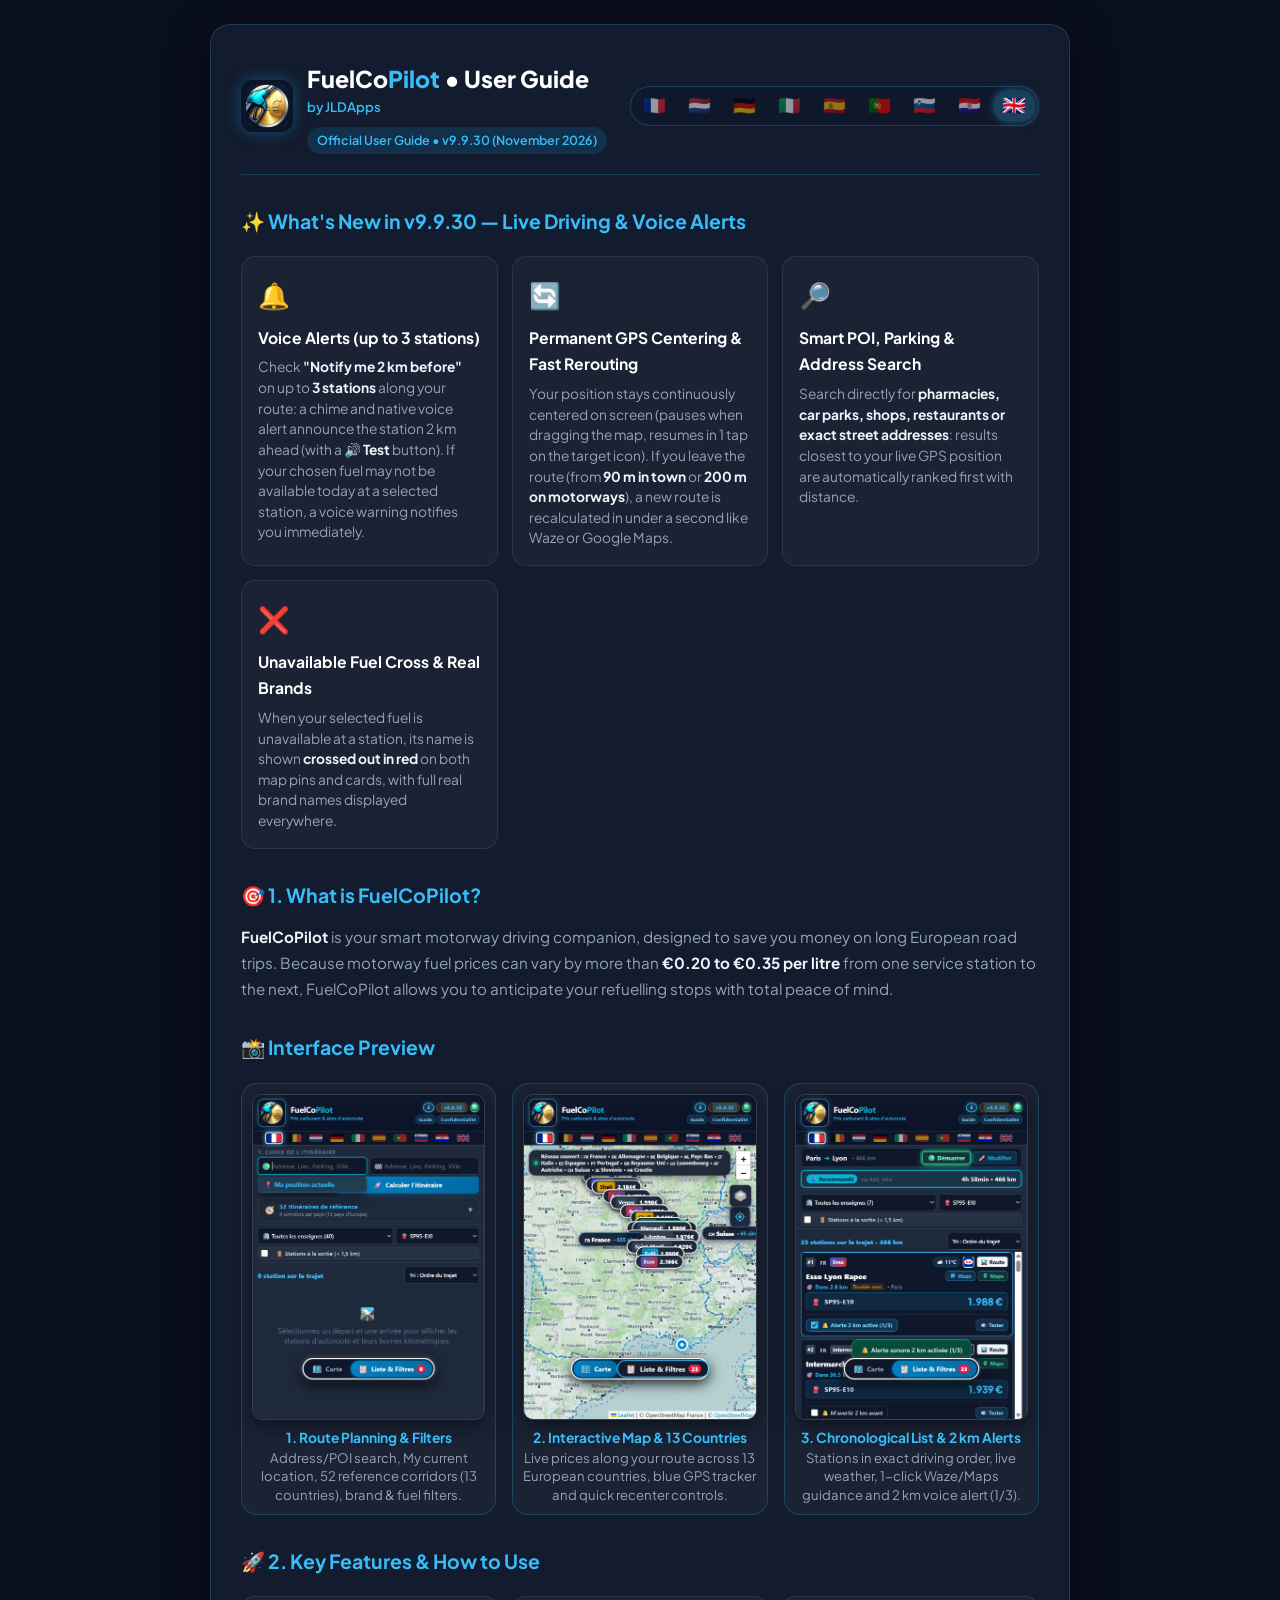
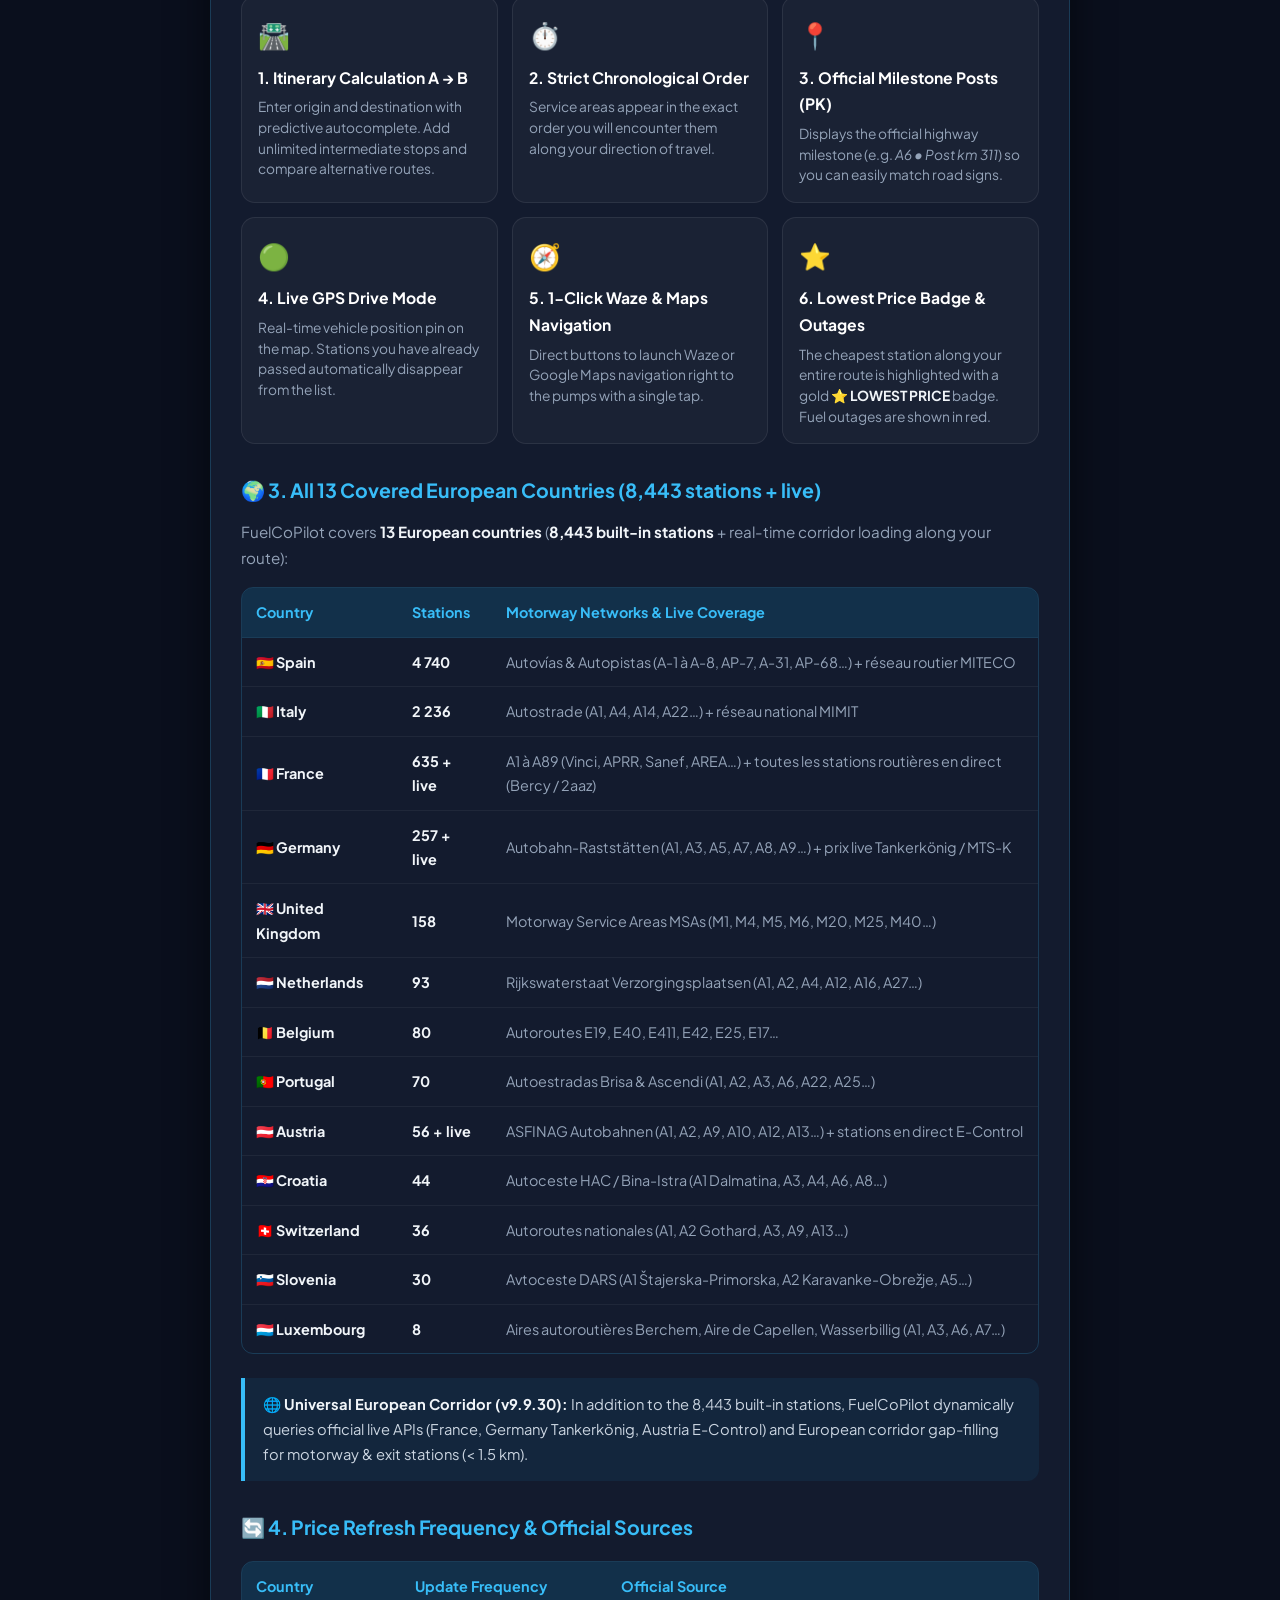
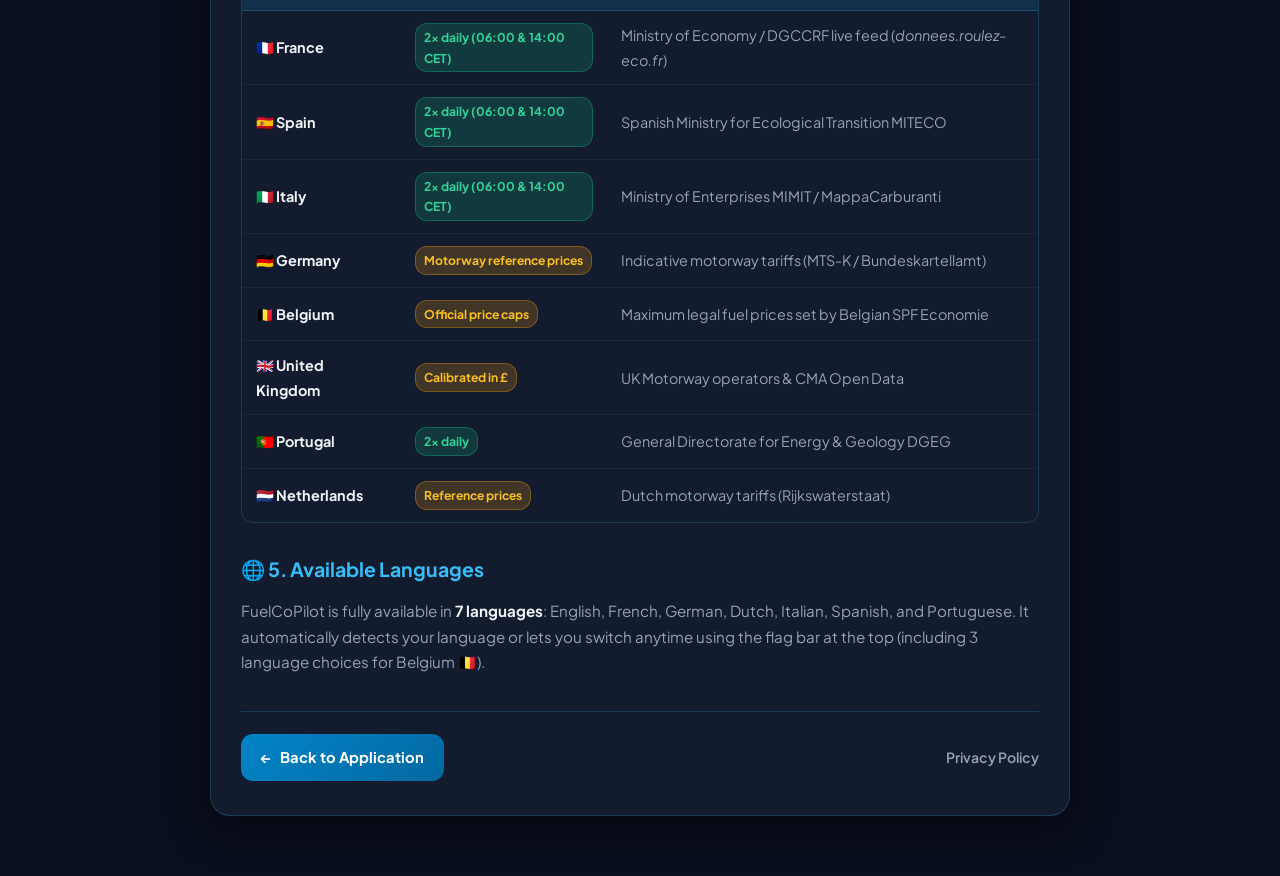
==== commit fa64d508: "docs(guide): add all 13 European countries (8443 stations) and 3 mobile screenshots to guide.html an" ====
--- a/guide.html
+++ b/guide.html
@@ -213,6 +213,46 @@
     }
     .callout p { margin: 0; color: #cbd5e1; font-size: 0.92rem; }
 
+
+    /* Screenshots Gallery */
+    .screenshots-gallery {
+      display: grid;
+      grid-template-columns: repeat(3, 1fr);
+      gap: 16px;
+      margin: 18px 0 26px;
+    }
+    .screenshot-card {
+      background: var(--bg-subcard);
+      border: 1px solid rgba(56, 189, 248, 0.22);
+      border-radius: 16px;
+      padding: 10px;
+      text-align: center;
+      display: flex;
+      flex-direction: column;
+      gap: 8px;
+      break-inside: avoid;
+    }
+    .screenshot-card img {
+      width: 100%;
+      height: auto;
+      border-radius: 10px;
+      border: 1px solid rgba(255, 255, 255, 0.12);
+      box-shadow: 0 6px 18px rgba(0, 0, 0, 0.45);
+      display: block;
+    }
+    .screenshot-caption {
+      font-size: 0.82rem;
+      color: var(--text-muted);
+      line-height: 1.4;
+      margin: 0;
+    }
+    .screenshot-caption strong {
+      display: block;
+      color: #38bdf8;
+      font-size: 0.86rem;
+      margin-bottom: 2px;
+    }
+
     /* Footer Buttons */
     .footer-actions {
       display: flex;
@@ -254,6 +294,7 @@
       .container { padding: 22px 16px; border-radius: 16px; }
       h1 { font-size: 1.25rem; }
       .features-grid { grid-template-columns: 1fr; }
+      .screenshots-gallery { grid-template-columns: 1fr; }
       .footer-actions { flex-direction: column; align-items: stretch; text-align: center; }
       .btn-back { justify-content: center; }
     }
@@ -350,6 +391,31 @@
         background: #dcfce7 !important;
         color: #166534 !important;
         border: 1px solid #86efac !important;
+      }
+      .screenshots-gallery {
+        display: grid !important;
+        grid-template-columns: repeat(3, 1fr) !important;
+        gap: 10px !important;
+        break-inside: avoid;
+        margin: 12px 0 18px !important;
+      }
+      .screenshot-card {
+        background: #f8fafc !important;
+        border: 1px solid #cbd5e1 !important;
+        padding: 8px !important;
+        break-inside: avoid;
+      }
+      .screenshot-card img {
+        border: 1px solid #94a3b8 !important;
+        box-shadow: none !important;
+      }
+      .screenshot-caption {
+        color: #334155 !important;
+        font-size: 0.76rem !important;
+      }
+      .screenshot-caption strong {
+        color: #0369a1 !important;
+        font-size: 0.82rem !important;
       }
       .status-ref {
         background: #fef3c7 !important;
@@ -368,7 +434,7 @@
         <div>
           <h1 id="title-main">FuelCo<span>Pilot</span> • Mode d'emploi</h1>
           <div class="author-tag" style="font-size:0.82rem; color:#38bdf8; font-weight:600; margin-top:-2px; margin-bottom:4px;">by JLDApps</div>
-          <div class="badge-tag" id="badge-version">Guide officiel d'utilisation • v9.9.29 (Novembre 2026)</div>
+          <div class="badge-tag" id="badge-version">Guide officiel d'utilisation • v9.9.30 (Novembre 2026)</div>
         </div>
       </div>
       <div class="lang-switcher" id="lang-switcher">
@@ -401,11 +467,11 @@
       fr: {
         docTitle: "Mode d'emploi & Guide • FuelCoPilot",
         headerTitle: "FuelCo<span>Pilot</span> • Mode d'emploi",
-        badgeVersion: "Guide officiel d'utilisation • v9.9.29 (Novembre 2026)",
+        badgeVersion: "Guide officiel d'utilisation • v9.9.30 (Novembre 2026)",
         backBtn: "Retourner à l'application",
         privacyLink: "Politique de Confidentialité",
         html: `
-          <h2>✨ Nouveautés v9.9.29 — Conduite & Alertes Vocales</h2>
+          <h2>✨ Nouveautés v9.9.30 — Conduite & Alertes Vocales</h2>
           <div class="features-grid">
             <div class="feature-card">
               <span class="feature-icon">🔔</span>
@@ -435,6 +501,23 @@
             <p>💡 <strong>Le saviez-vous ?</strong> Sur un plein de 50 litres, faire le choix de la bonne station sur autoroute permet d'économiser entre <strong>10 € et 18 €</strong> sur un seul trajet !</p>
           </div>
 
+          <h2>📸 Aperçu de l'interface</h2>
+          <div class="screenshots-gallery">
+            <div class="screenshot-card">
+              <img src="guide_img_search.png" alt="1. Choix de l'itinéraire & Filtres">
+              <p class="screenshot-caption"><strong>1. Choix de l'itinéraire & Filtres</strong>Saisie d'adresse/POI, Ma position actuelle, 52 corridors de référence (13 pays), filtre enseigne et carburant.</p>
+            </div>
+            <div class="screenshot-card">
+              <img src="guide_img_map.png" alt="2. Carte interactive & 13 pays">
+              <p class="screenshot-caption"><strong>2. Carte interactive & 13 pays</strong>Visualisation des 13 pays couverts, prix en direct sur le trajet, suivi GPS bleu et boutons de centrage.</p>
+            </div>
+            <div class="screenshot-card">
+              <img src="guide_img_list.png" alt="3. Liste chronologique & Alertes 2 km">
+              <p class="screenshot-caption"><strong>3. Liste chronologique & Alertes 2 km</strong>Stations classées dans l'ordre du trajet, météo locale, guidage Waze/Maps et alerte vocale 2 km (1/3).</p>
+            </div>
+          </div>
+
+
           <h2>🚀 2. Fonctionnalités et Utilisation pas-à-pas</h2>
           
           <div class="features-grid">
@@ -499,63 +582,90 @@
             </div>
 
           </div>
-
-          <h2>🌍 3. Pays et Réseau autoroutier couverts (2 337 aires)</h2>
-          <p>FuelCoPilot répertorie l'intégralité des réseaux autoroutiers à péage et voies rapides de <strong>8 pays européens majeurs</strong> :</p>
-          
+          <h2>🌍 3. Les 13 Pays et Réseaux couverts (8 443 stations + temps réel)</h2>
+          <p>FuelCoPilot couvre <strong>13 pays européens</strong> (<strong>8 443 stations</strong> en base + chargement dynamique en temps réel sur tout le couloir de votre trajet) :</p>
           <div class="table-container">
             <table>
               <thead>
                 <tr>
                   <th>Pays</th>
-                  <th>Aires répertoriées</th>
-                  <th>Réseaux autoroutiers</th>
+                  <th>Stations</th>
+                  <th>Réseaux autoroutiers & couverture dynamique</th>
                 </tr>
               </thead>
               <tbody>
                 <tr>
+                  <td>🇪🇸 <strong>Espagne</strong></td>
+                  <td><strong>4 740</strong></td>
+                  <td>Autovías & Autopistas (A-1 à A-8, AP-7, A-31, AP-68…) + réseau routier MITECO</td>
+                </tr>
+                <tr>
+                  <td>🇮🇹 <strong>Italie</strong></td>
+                  <td><strong>2 236</strong></td>
+                  <td>Autostrade (A1, A4, A14, A22…) + réseau national MIMIT</td>
+                </tr>
+                <tr>
                   <td>🇫🇷 <strong>France</strong></td>
-                  <td><strong>437 aires</strong></td>
-                  <td>A1 à A89 (APRR, AREA, Vinci Autoroutes, Sanef, SAPN, ATMB, SFTRF...)</td>
-                </tr>
-                <tr>
-                  <td>🇪🇸 <strong>Espagne</strong></td>
-                  <td><strong>833 aires</strong></td>
-                  <td>Autovías et Autopistas (A-1 à A-8, AP-7 Méditerranée, A-31, AP-68...)</td>
-                </tr>
-                <tr>
-                  <td>🇮🇹 <strong>Italie</strong></td>
-                  <td><strong>615 aires</strong></td>
-                  <td>Autostrade (A1 Milan-Rome-Naples, A4 Turin-Trieste, A14 Adriatique, A22...)</td>
+                  <td><strong>635 + live</strong></td>
+                  <td>A1 à A89 (Vinci, APRR, Sanef, AREA…) + toutes les stations routières en direct (Bercy / 2aaz)</td>
                 </tr>
                 <tr>
                   <td>🇩🇪 <strong>Allemagne</strong></td>
-                  <td><strong>218 aires</strong></td>
-                  <td>Autobahn-Raststätten officielles (A1, A3, A7, A8, A9, A10 Berliner Ring...)</td>
+                  <td><strong>257 + live</strong></td>
+                  <td>Autobahn-Raststätten (A1, A3, A5, A7, A8, A9…) + prix live Tankerkönig / MTS-K</td>
                 </tr>
                 <tr>
                   <td>🇬🇧 <strong>Royaume-Uni</strong></td>
-                  <td><strong>158 aires</strong></td>
-                  <td>Motorway Service Areas MSAs (M1, M4, M5, M6, M20, M25, M40, M90...)</td>
+                  <td><strong>158</strong></td>
+                  <td>Motorway Service Areas MSAs (M1, M4, M5, M6, M20, M25, M40…)</td>
+                </tr>
+                <tr>
+                  <td>🇳🇱 <strong>Pays-Bas</strong></td>
+                  <td><strong>93</strong></td>
+                  <td>Rijkswaterstaat Verzorgingsplaatsen (A1, A2, A4, A12, A16, A27…)</td>
                 </tr>
                 <tr>
                   <td>🇧🇪 <strong>Belgique</strong></td>
-                  <td><strong>76 aires</strong></td>
-                  <td>E19, E40, E411, E42, E25...</td>
+                  <td><strong>80</strong></td>
+                  <td>Autoroutes E19, E40, E411, E42, E25, E17…</td>
                 </tr>
                 <tr>
                   <td>🇵🇹 <strong>Portugal</strong></td>
-                  <td><strong>65 aires</strong></td>
-                  <td>Rede de Autoestradas Brisa & Ascendi (A1 Lisboa-Porto, A2 Algarve, A3, A6, A22, A25...)</td>
-                </tr>
-                <tr>
-                  <td>🇳🇱 <strong>Pays-Bas</strong></td>
-                  <td><strong>57 aires</strong></td>
-                  <td>Rijkswaterstaat Verzorgingsplaatsen (A1, A2, A4, A12, A16, A27...)</td>
+                  <td><strong>70</strong></td>
+                  <td>Autoestradas Brisa & Ascendi (A1, A2, A3, A6, A22, A25…)</td>
+                </tr>
+                <tr>
+                  <td>🇦🇹 <strong>Autriche</strong></td>
+                  <td><strong>56 + live</strong></td>
+                  <td>ASFINAG Autobahnen (A1, A2, A9, A10, A12, A13…) + stations en direct E-Control</td>
+                </tr>
+                <tr>
+                  <td>🇭🇷 <strong>Croatie</strong></td>
+                  <td><strong>44</strong></td>
+                  <td>Autoceste HAC / Bina-Istra (A1 Dalmatina, A3, A4, A6, A8…)</td>
+                </tr>
+                <tr>
+                  <td>🇨🇭 <strong>Suisse</strong></td>
+                  <td><strong>36</strong></td>
+                  <td>Autoroutes nationales (A1, A2 Gothard, A3, A9, A13…)</td>
+                </tr>
+                <tr>
+                  <td>🇸🇮 <strong>Slovénie</strong></td>
+                  <td><strong>30</strong></td>
+                  <td>Avtoceste DARS (A1 Štajerska-Primorska, A2 Karavanke-Obrežje, A5…)</td>
+                </tr>
+                <tr>
+                  <td>🇱🇺 <strong>Luxembourg</strong></td>
+                  <td><strong>8</strong></td>
+                  <td>Aires autoroutières Berchem, Aire de Capellen, Wasserbillig (A1, A3, A6, A7…)</td>
                 </tr>
               </tbody>
             </table>
           </div>
+          <div class="callout">
+            <p>🌐 <strong>Couloir européen universel (v9.9.30) :</strong> En plus des 8 443 stations intégrées, FuelCoPilot interroge dynamiquement les API officielles en direct (France Bercy/2aaz, Allemagne Tankerkönig, Autriche E-Control) et le complément cartographique européen pour couvrir aussi les stations de sortie (< 1,5 km) sur tous vos trajets.</p>
+          </div>
+
 
           <h2>🔄 4. Fréquence et Sources officielles d'actualisation des prix</h2>
           <p>Pour vous garantir des informations fiables, FuelCoPilot utilise un robot automatisé relié aux flux ministériels et sources officielles de chaque pays :</p>
@@ -587,8 +697,8 @@
                 </tr>
                 <tr>
                   <td>🇩🇪 <strong>Allemagne</strong></td>
-                  <td><span class="status-badge status-ref">Prix de référence autoroutiers</span></td>
-                  <td>Barèmes autoroutiers indicatifs (MTS-K / Bundeskartellamt)</td>
+                  <td><span class="status-badge status-live">Temps réel (API Live)</span></td>
+                  <td>Flux officiel MTS-K / Tankerkönig en direct (<em>creativecommons.tankerkoenig.de</em>)</td>
                 </tr>
                 <tr>
                   <td>🇧🇪 <strong>Belgique</strong></td>
@@ -610,13 +720,23 @@
                   <td><span class="status-badge status-ref">Prix de référence autoroutiers</span></td>
                   <td>Barèmes autoroutiers néerlandais (Brandstofprijzen Rijkswaterstaat)</td>
                 </tr>
+                <tr>
+                  <td>🇦🇹 <strong>Autriche</strong></td>
+                  <td><span class="status-badge status-live">Temps réel (API Live)</span></td>
+                  <td>Régulateur officiel E-Control Spritpreisrechner (<em>api.e-control.at</em>)</td>
+                </tr>
+                <tr>
+                  <td>🇨🇭 🇱🇺 🇸🇮 🇭🇷 <strong>Suisse, Luxembourg, Slovénie, Croatie</strong></td>
+                  <td><span class="status-badge status-ref">Prix officiels & barèmes nationaux</span></td>
+                  <td>Tarifs réglementés / barèmes nationaux actualisés + couverture dynamique du couloir</td>
+                </tr>
               </tbody>
             </table>
           </div>
           <p style="font-size:0.86rem; color:#94a3b8;"><em>Note : Sur autoroute, les compagnies pétrolières révisent leurs tarifs une fois par jour au petit matin. L'actualisation de 06h00 capture immédiatement ces nouveaux barèmes quotidiens avant vos départs.</em></p>
 
           <h2>🌐 5. Langues disponibles et Détection automatique</h2>
-          <p>FuelCoPilot est intégralement traduit et utilisable en <strong>7 langues</strong> :</p>
+          <p>FuelCoPilot est intégralement traduit et utilisable en <strong>9 langues</strong> :</p>
           <ul>
             <li>🇫🇷 <strong>Français</strong> (Langue par défaut)</li>
             <li>🇩🇪 <strong>Deutsch</strong> (Allemand)</li>
@@ -624,6 +744,8 @@
             <li>🇮🇹 <strong>Italiano</strong> (Italien)</li>
             <li>🇪🇸 <strong>Español</strong> (Espagnol)</li>
             <li>🇵🇹 <strong>Português</strong> (Portugais)</li>
+            <li>🇸🇮 <strong>Slovenščina</strong> (Slovène)</li>
+            <li>🇭🇷 <strong>Hrvatski</strong> (Croate)</li>
             <li>🇬🇧 <strong>English</strong> (Anglais)</li>
           </ul>
           <p>L'application détecte automatiquement votre langue dès l'ouverture selon votre position géographique. Vous pouvez également changer instantanément de langue d'un simple clic sur les drapeaux situés sous le logo en haut de l'écran.</p>
@@ -639,11 +761,11 @@
       de: {
         docTitle: "Bedienungsanleitung & Leitfaden • FuelCoPilot",
         headerTitle: "FuelCo<span>Pilot</span> • Bedienungsanleitung",
-        badgeVersion: "Offizieller Benutzerleitfaden • v9.9 (November 2026)",
+        badgeVersion: "Offizieller Benutzerleitfaden • v9.9.30 (November 2026)",
         backBtn: "Zurück zur Anwendung",
         privacyLink: "Datenschutzerklärung",
         html: `
-          <h2>✨ Neu in v9.9.29 — Sprachwarnungen & Schnelle Neuberechnung</h2>
+          <h2>✨ Neu in v9.9.30 — Sprachwarnungen & Schnelle Neuberechnung</h2>
           <div class="features-grid">
             <div class="feature-card">
               <span class="feature-icon">🔔</span>
@@ -670,6 +792,23 @@
           <h2>🎯 1. Was ist FuelCoPilot?</h2>
           <p><strong>FuelCoPilot</strong> ist Ihr intelligenter Autobahn-Copilot, der Ihnen hilft, auf langen Reisen durch Europa bares Geld zu sparen. Da die Kraftstoffpreise an Autobahnen von Raststätte zu Raststätte um mehr als <strong>0,20 € bis 0,35 € pro Liter</strong> variieren können, hilft Ihnen FuelCoPilot, Tankstopps vorausschauend und transparent zu planen.</p>
 
+          <h2>📸 Einblick in die Benutzeroberfläche</h2>
+          <div class="screenshots-gallery">
+            <div class="screenshot-card">
+              <img src="guide_img_search.png" alt="1. Routenwahl & Filter">
+              <p class="screenshot-caption"><strong>1. Routenwahl & Filter</strong>Adress-/POI-Suche, Mein Standort, 52 Referenzkorridore (13 Länder), Marken- und Kraftstofffilter.</p>
+            </div>
+            <div class="screenshot-card">
+              <img src="guide_img_map.png" alt="2. Interaktive Karte & 13 Länder">
+              <p class="screenshot-caption"><strong>2. Interaktive Karte & 13 Länder</strong>Live-Preise entlang Ihrer Route in 13 europäischen Ländern, GPS-Position und Schnellzentrierung.</p>
+            </div>
+            <div class="screenshot-card">
+              <img src="guide_img_list.png" alt="3. Chronologische Liste & 2-km-Alarm">
+              <p class="screenshot-caption"><strong>3. Chronologische Liste & 2-km-Alarm</strong>Raststätten in Fahrtrichtung, lokales Wetter, 1-Klick-Navigation (Waze/Maps) und 2-km-Sprachwarnung.</p>
+            </div>
+          </div>
+
+
           <h2>🚀 2. Wichtigste Funktionen</h2>
           <div class="features-grid">
             <div class="feature-card">
@@ -693,23 +832,90 @@
               <p class="feature-desc">Standortanzeige auf der Karte. Passierte Tankstellen werden automatisch ausgeblendet, damit Sie nur bevorstehende Raststätten sehen.</p>
             </div>
           </div>
-
-          <h2>🌍 3. Abgedeckte Länder (2.657 Raststätten)</h2>
+          <h2>🌍 3. Alle 13 abgedeckten europäischen Länder (8.443 Stationen + Live)</h2>
+          <p>FuelCoPilot deckt <strong>13 europäische Länder</strong> ab (<strong>8.443 integrierte Stationen</strong> + dynamische Live-Abfrage entlang Ihrer Route):</p>
           <div class="table-container">
             <table>
-              <thead><tr><th>Land</th><th>Raststätten</th><th>Netz</th></tr></thead>
+              <thead>
+                <tr>
+                  <th>Land</th>
+                  <th>Stationen</th>
+                  <th>Autobahnnetze & Live-Abdeckung</th>
+                </tr>
+              </thead>
               <tbody>
-                <tr><td>🇫🇷 <strong>Frankreich</strong></td><td>437 Raststätten</td><td>A1 bis A89 (APRR, Vinci, Sanef...)</td></tr>
-                <tr><td>🇪🇸 <strong>Spanien</strong></td><td>833 Raststätten</td><td>Autovías & Autopistas (A-1 bis AP-7...)</td></tr>
-                <tr><td>🇮🇹 <strong>Italien</strong></td><td>615 Raststätten</td><td>Autostrade (A1, A4, A14, A22...)</td></tr>
-                <tr><td>🇩🇪 <strong>Deutschland</strong></td><td>218 Raststätten</td><td>Offizielle Autobahn-Raststätten (A1, A3, A7, A8...)</td></tr>
-                <tr><td>🇬🇧 <strong>Großbritannien</strong></td><td>158 Raststätten</td><td>Motorway Service Areas (M1, M4, M6...)</td></tr>
-                <tr><td>🇧🇪 <strong>Belgien</strong></td><td>76 Raststätten</td><td>E19, E40, E411...</td></tr>
-                <tr><td>🇵🇹 <strong>Portugal</strong></td><td>65 Raststätten</td><td>Rede de Autoestradas Brisa & Ascendi (A1, A2...)</td></tr>
-                <tr><td>🇳🇱 <strong>Niederlande</strong></td><td>57 Raststätten</td><td>Rijkswaterstaat Verzorgingsplaatsen (A1, A2, A4...)</td></tr>
+                <tr>
+                  <td>🇪🇸 <strong>Spanien</strong></td>
+                  <td><strong>4 740</strong></td>
+                  <td>Autovías & Autopistas (A-1 à A-8, AP-7, A-31, AP-68…) + réseau routier MITECO</td>
+                </tr>
+                <tr>
+                  <td>🇮🇹 <strong>Italien</strong></td>
+                  <td><strong>2 236</strong></td>
+                  <td>Autostrade (A1, A4, A14, A22…) + réseau national MIMIT</td>
+                </tr>
+                <tr>
+                  <td>🇫🇷 <strong>Frankreich</strong></td>
+                  <td><strong>635 + live</strong></td>
+                  <td>A1 à A89 (Vinci, APRR, Sanef, AREA…) + toutes les stations routières en direct (Bercy / 2aaz)</td>
+                </tr>
+                <tr>
+                  <td>🇩🇪 <strong>Deutschland</strong></td>
+                  <td><strong>257 + live</strong></td>
+                  <td>Autobahn-Raststätten (A1, A3, A5, A7, A8, A9…) + prix live Tankerkönig / MTS-K</td>
+                </tr>
+                <tr>
+                  <td>🇬🇧 <strong>Vereinigtes Königreich</strong></td>
+                  <td><strong>158</strong></td>
+                  <td>Motorway Service Areas MSAs (M1, M4, M5, M6, M20, M25, M40…)</td>
+                </tr>
+                <tr>
+                  <td>🇳🇱 <strong>Niederlande</strong></td>
+                  <td><strong>93</strong></td>
+                  <td>Rijkswaterstaat Verzorgingsplaatsen (A1, A2, A4, A12, A16, A27…)</td>
+                </tr>
+                <tr>
+                  <td>🇧🇪 <strong>Belgien</strong></td>
+                  <td><strong>80</strong></td>
+                  <td>Autoroutes E19, E40, E411, E42, E25, E17…</td>
+                </tr>
+                <tr>
+                  <td>🇵🇹 <strong>Portugal</strong></td>
+                  <td><strong>70</strong></td>
+                  <td>Autoestradas Brisa & Ascendi (A1, A2, A3, A6, A22, A25…)</td>
+                </tr>
+                <tr>
+                  <td>🇦🇹 <strong>Österreich</strong></td>
+                  <td><strong>56 + live</strong></td>
+                  <td>ASFINAG Autobahnen (A1, A2, A9, A10, A12, A13…) + stations en direct E-Control</td>
+                </tr>
+                <tr>
+                  <td>🇭🇷 <strong>Kroatien</strong></td>
+                  <td><strong>44</strong></td>
+                  <td>Autoceste HAC / Bina-Istra (A1 Dalmatina, A3, A4, A6, A8…)</td>
+                </tr>
+                <tr>
+                  <td>🇨🇭 <strong>Schweiz</strong></td>
+                  <td><strong>36</strong></td>
+                  <td>Autoroutes nationales (A1, A2 Gothard, A3, A9, A13…)</td>
+                </tr>
+                <tr>
+                  <td>🇸🇮 <strong>Slowenien</strong></td>
+                  <td><strong>30</strong></td>
+                  <td>Avtoceste DARS (A1 Štajerska-Primorska, A2 Karavanke-Obrežje, A5…)</td>
+                </tr>
+                <tr>
+                  <td>🇱🇺 <strong>Luxemburg</strong></td>
+                  <td><strong>8</strong></td>
+                  <td>Aires autoroutières Berchem, Aire de Capellen, Wasserbillig (A1, A3, A6, A7…)</td>
+                </tr>
               </tbody>
             </table>
           </div>
+          <div class="callout">
+            <p>🌐 <strong>Universeller Europa-Korridor (v9.9.30):</strong> Zusätzlich zu den 8.443 Stationen lädt FuelCoPilot Live-Daten (Frankreich, Deutschland Tankerkönig, Österreich E-Control) und ergänzt Ausfahrt-Tankstellen (< 1,5 km) entlang der gesamten Route.</p>
+          </div>
+
 
           <h2>🔄 4. Preisaktualisierungs-Frequenz</h2>
           <ul>
@@ -730,11 +936,11 @@
       it: {
         docTitle: "Guida all'uso • FuelCoPilot",
         headerTitle: "FuelCo<span>Pilot</span> • Guida all'uso",
-        badgeVersion: "Guida ufficiale • v9.9.29 (Novembre 2026)",
+        badgeVersion: "Guida ufficiale • v9.9.30 (Novembre 2026)",
         backBtn: "Torna all'applicazione",
         privacyLink: "Informativa sulla Privacy",
         html: `
-          <h2>✨ Novità v9.9.29 — Avvisi Vocali & Ricalcolo Rapido</h2>
+          <h2>✨ Novità v9.9.30 — Avvisi Vocali & Ricalcolo Rapido</h2>
           <div class="features-grid">
             <div class="feature-card">
               <span class="feature-icon">🔔</span>
@@ -761,6 +967,23 @@
           <h2>🎯 1. Cos'è FuelCoPilot?</h2>
           <p><strong>FuelCoPilot</strong> è il tuo copilota autostradale intelligente, progettato per farti risparmiare sui lunghi viaggi in Europa. Poiché i prezzi del carburante in autostrada possono variare di oltre <strong>0,20 € - 0,35 € al litro</strong> da un'area di servizio all'altra, FuelCoPilot ti permette di pianificare i tuoi rifornimenti in totale serenità.</p>
 
+          <h2>📸 Anteprima dell'interfaccia</h2>
+          <div class="screenshots-gallery">
+            <div class="screenshot-card">
+              <img src="guide_img_search.png" alt="1. Scelta del percorso e filtri">
+              <p class="screenshot-caption"><strong>1. Scelta del percorso e filtri</strong>Ricerca indirizzi/POI, La mia posizione, 52 corridoi di riferimento (13 paesi), filtri marchio e carburante.</p>
+            </div>
+            <div class="screenshot-card">
+              <img src="guide_img_map.png" alt="2. Mappa interattiva e 13 paesi">
+              <p class="screenshot-caption"><strong>2. Mappa interattiva e 13 paesi</strong>Prezzi in diretta lungo il percorso in 13 paesi europei, tracciamento GPS e centraggio rapido.</p>
+            </div>
+            <div class="screenshot-card">
+              <img src="guide_img_list.png" alt="3. Lista cronologica e avvisi 2 km">
+              <p class="screenshot-caption"><strong>3. Lista cronologica e avvisi 2 km</strong>Stazioni in ordine di percorrenza, meteo locale, guida Waze/Maps in 1 clic e avviso vocale a 2 km.</p>
+            </div>
+          </div>
+
+
           <h2>🚀 2. Funzionalità principali</h2>
           <div class="features-grid">
             <div class="feature-card">
@@ -784,23 +1007,90 @@
               <p class="feature-desc">Posizione in diretta sulla mappa. Le stazioni già superate scompaiono automaticamente dall'elenco.</p>
             </div>
           </div>
-
-          <h2>🌍 3. Paesi coperti (2.657 aree di servizio)</h2>
+          <h2>🌍 3. Tutti i 13 Paesi europei coperti (8.443 stazioni + live)</h2>
+          <p>FuelCoPilot copre <strong>13 paesi europei</strong> (<strong>8.443 stazioni integrate</strong> + caricamento dinamico in tempo reale lungo il percorso):</p>
           <div class="table-container">
             <table>
-              <thead><tr><th>Paese</th><th>Aree</th><th>Rete</th></tr></thead>
+              <thead>
+                <tr>
+                  <th>Paese</th>
+                  <th>Stazioni</th>
+                  <th>Reti autostradali e copertura dinamica</th>
+                </tr>
+              </thead>
               <tbody>
-                <tr><td>🇫🇷 <strong>Francia</strong></td><td>437 aree</td><td>A1 - A89 (APRR, Vinci, Sanef...)</td></tr>
-                <tr><td>🇪🇸 <strong>Spagna</strong></td><td>833 aree</td><td>Autovías & Autopistas (A-1 - AP-7...)</td></tr>
-                <tr><td>🇮🇹 <strong>Italia</strong></td><td>615 aree</td><td>Autostrade (A1 Milano-Napoli, A4, A14, A22...)</td></tr>
-                <tr><td>🇩🇪 <strong>Germania</strong></td><td>218 aree</td><td>Autobahn-Raststätten ufficiali (A1, A3, A7, A8...)</td></tr>
-                <tr><td>🇬🇧 <strong>Regno Unito</strong></td><td>158 aree</td><td>Motorway Service Areas (M1, M4, M6...)</td></tr>
-                <tr><td>🇧🇪 <strong>Belgio</strong></td><td>76 aree</td><td>E19, E40, E411...</td></tr>
-                <tr><td>🇵🇹 <strong>Portogallo</strong></td><td>65 aree</td><td>Rede de Autoestradas Brisa & Ascendi (A1, A2...)</td></tr>
-                <tr><td>🇳🇱 <strong>Paesi Bassi</strong></td><td>57 aree</td><td>Rijkswaterstaat Verzorgingsplaatsen (A1, A2...)</td></tr>
+                <tr>
+                  <td>🇪🇸 <strong>Spagna</strong></td>
+                  <td><strong>4 740</strong></td>
+                  <td>Autovías & Autopistas (A-1 à A-8, AP-7, A-31, AP-68…) + réseau routier MITECO</td>
+                </tr>
+                <tr>
+                  <td>🇮🇹 <strong>Italia</strong></td>
+                  <td><strong>2 236</strong></td>
+                  <td>Autostrade (A1, A4, A14, A22…) + réseau national MIMIT</td>
+                </tr>
+                <tr>
+                  <td>🇫🇷 <strong>Francia</strong></td>
+                  <td><strong>635 + live</strong></td>
+                  <td>A1 à A89 (Vinci, APRR, Sanef, AREA…) + toutes les stations routières en direct (Bercy / 2aaz)</td>
+                </tr>
+                <tr>
+                  <td>🇩🇪 <strong>Germania</strong></td>
+                  <td><strong>257 + live</strong></td>
+                  <td>Autobahn-Raststätten (A1, A3, A5, A7, A8, A9…) + prix live Tankerkönig / MTS-K</td>
+                </tr>
+                <tr>
+                  <td>🇬🇧 <strong>Regno Unito</strong></td>
+                  <td><strong>158</strong></td>
+                  <td>Motorway Service Areas MSAs (M1, M4, M5, M6, M20, M25, M40…)</td>
+                </tr>
+                <tr>
+                  <td>🇳🇱 <strong>Paesi Bassi</strong></td>
+                  <td><strong>93</strong></td>
+                  <td>Rijkswaterstaat Verzorgingsplaatsen (A1, A2, A4, A12, A16, A27…)</td>
+                </tr>
+                <tr>
+                  <td>🇧🇪 <strong>Belgio</strong></td>
+                  <td><strong>80</strong></td>
+                  <td>Autoroutes E19, E40, E411, E42, E25, E17…</td>
+                </tr>
+                <tr>
+                  <td>🇵🇹 <strong>Portogallo</strong></td>
+                  <td><strong>70</strong></td>
+                  <td>Autoestradas Brisa & Ascendi (A1, A2, A3, A6, A22, A25…)</td>
+                </tr>
+                <tr>
+                  <td>🇦🇹 <strong>Austria</strong></td>
+                  <td><strong>56 + live</strong></td>
+                  <td>ASFINAG Autobahnen (A1, A2, A9, A10, A12, A13…) + stations en direct E-Control</td>
+                </tr>
+                <tr>
+                  <td>🇭🇷 <strong>Croazia</strong></td>
+                  <td><strong>44</strong></td>
+                  <td>Autoceste HAC / Bina-Istra (A1 Dalmatina, A3, A4, A6, A8…)</td>
+                </tr>
+                <tr>
+                  <td>🇨🇭 <strong>Svizzera</strong></td>
+                  <td><strong>36</strong></td>
+                  <td>Autoroutes nationales (A1, A2 Gothard, A3, A9, A13…)</td>
+                </tr>
+                <tr>
+                  <td>🇸🇮 <strong>Slovenia</strong></td>
+                  <td><strong>30</strong></td>
+                  <td>Avtoceste DARS (A1 Štajerska-Primorska, A2 Karavanke-Obrežje, A5…)</td>
+                </tr>
+                <tr>
+                  <td>🇱🇺 <strong>Lussemburgo</strong></td>
+                  <td><strong>8</strong></td>
+                  <td>Aires autoroutières Berchem, Aire de Capellen, Wasserbillig (A1, A3, A6, A7…)</td>
+                </tr>
               </tbody>
             </table>
           </div>
+          <div class="callout">
+            <p>🌐 <strong>Corridoio europeo universale (v9.9.30):</strong> Oltre alle 8.443 stazioni integrate, FuelCoPilot interroga le API live (Francia, Germania Tankerkönig, Austria E-Control) e completa le stazioni vicine alle uscite (< 1,5 km).</p>
+          </div>
+
 
           <h2>🔄 4. Frequenza di aggiornamento prezzi</h2>
           <ul>
@@ -821,11 +1111,11 @@
       es: {
         docTitle: "Guía de uso • FuelCoPilot",
         headerTitle: "FuelCo<span>Pilot</span> • Guía de uso",
-        badgeVersion: "Guía oficial de usuario • v9.9 (Noviembre 2026)",
+        badgeVersion: "Guía oficial de usuario • v9.9.30 (Noviembre 2026)",
         backBtn: "Volver a la aplicación",
         privacyLink: "Política de Privacidad",
         html: `
-          <h2>✨ Novedades v9.9.29 — Alertas Vocales y Recálculo Rápido</h2>
+          <h2>✨ Novedades v9.9.30 — Alertas Vocales y Recálculo Rápido</h2>
           <div class="features-grid">
             <div class="feature-card">
               <span class="feature-icon">🔔</span>
@@ -852,6 +1142,23 @@
           <h2>🎯 1. ¿Qué es FuelCoPilot?</h2>
           <p><strong>FuelCoPilot</strong> es tu copiloto inteligente de autopista, diseñado para ayudarte a ahorrar en tus viajes largos por Europa. Dado que los precios del combustible en autopista pueden variar en más de <strong>0,20 € a 0,35 € por litro</strong> de un área de servicio a otra, FuelCoPilot te permite anticipar tus paradas con total tranquilidad.</p>
 
+          <h2>📸 Vista previa de la interfaz</h2>
+          <div class="screenshots-gallery">
+            <div class="screenshot-card">
+              <img src="guide_img_search.png" alt="1. Elección de ruta y filtros">
+              <p class="screenshot-caption"><strong>1. Elección de ruta y filtros</strong>Búsqueda de direcciones/POI, Mi ubicación actual, 52 corredores de referencia (13 países), filtros.</p>
+            </div>
+            <div class="screenshot-card">
+              <img src="guide_img_map.png" alt="2. Mapa interactivo y 13 países">
+              <p class="screenshot-caption"><strong>2. Mapa interactivo y 13 países</strong>Precios en directo en tu trayecto por 13 países europeos, seguimiento GPS y recentrado rápido.</p>
+            </div>
+            <div class="screenshot-card">
+              <img src="guide_img_list.png" alt="3. Lista cronológica y alertas 2 km">
+              <p class="screenshot-caption"><strong>3. Lista cronológica y alertas 2 km</strong>Estaciones en orden de marcha, clima local, navegación Waze/Maps en 1 clic y alerta vocal a 2 km.</p>
+            </div>
+          </div>
+
+
           <h2>🚀 2. Características principales</h2>
           <div class="features-grid">
             <div class="feature-card">
@@ -875,23 +1182,90 @@
               <p class="feature-desc">Ubicación en el mapa en tiempo real. Las estaciones que vas dejando atrás se ocultan automáticamente de la lista.</p>
             </div>
           </div>
-
-          <h2>🌍 3. Países cubiertos (2.657 áreas de servicio)</h2>
+          <h2>🌍 3. Los 13 países europeos cubiertos (8.443 estaciones + directo)</h2>
+          <p>FuelCoPilot cubre <strong>13 países europeos</strong> (<strong>8.443 estaciones integradas</strong> + carga dinámica en tiempo real en toda tu ruta):</p>
           <div class="table-container">
             <table>
-              <thead><tr><th>País</th><th>Áreas</th><th>Red de autopistas</th></tr></thead>
+              <thead>
+                <tr>
+                  <th>País</th>
+                  <th>Estaciones</th>
+                  <th>Redes de autopistas y cobertura dinámica</th>
+                </tr>
+              </thead>
               <tbody>
-                <tr><td>🇫🇷 <strong>Francia</strong></td><td>437 áreas</td><td>A1 a A89 (APRR, Vinci, Sanef...)</td></tr>
-                <tr><td>🇪🇸 <strong>España</strong></td><td>833 áreas</td><td>Autovías y Autopistas (A-1 a A-8, AP-7, A-31...)</td></tr>
-                <tr><td>🇮🇹 <strong>Italia</strong></td><td>615 áreas</td><td>Autostrade (A1, A4, A14, A22...)</td></tr>
-                <tr><td>🇩🇪 <strong>Alemania</strong></td><td>218 áreas</td><td>Autobahn-Raststätten oficiales (A1, A3, A7, A8...)</td></tr>
-                <tr><td>🇬🇧 <strong>Reino Unido</strong></td><td>158 áreas</td><td>Motorway Service Areas (M1, M4, M6...)</td></tr>
-                <tr><td>🇧🇪 <strong>Bélgica</strong></td><td>76 áreas</td><td>E19, E40, E411...</td></tr>
-                <tr><td>🇵🇹 <strong>Portugal</strong></td><td>65 áreas</td><td>Rede de Autoestradas Brisa & Ascendi (A1, A2...)</td></tr>
-                <tr><td>🇳🇱 <strong>Países Bajos</strong></td><td>57 áreas</td><td>Rijkswaterstaat Verzorgingsplaatsen (A1, A2...)</td></tr>
+                <tr>
+                  <td>🇪🇸 <strong>España</strong></td>
+                  <td><strong>4 740</strong></td>
+                  <td>Autovías & Autopistas (A-1 à A-8, AP-7, A-31, AP-68…) + réseau routier MITECO</td>
+                </tr>
+                <tr>
+                  <td>🇮🇹 <strong>Italia</strong></td>
+                  <td><strong>2 236</strong></td>
+                  <td>Autostrade (A1, A4, A14, A22…) + réseau national MIMIT</td>
+                </tr>
+                <tr>
+                  <td>🇫🇷 <strong>Francia</strong></td>
+                  <td><strong>635 + live</strong></td>
+                  <td>A1 à A89 (Vinci, APRR, Sanef, AREA…) + toutes les stations routières en direct (Bercy / 2aaz)</td>
+                </tr>
+                <tr>
+                  <td>🇩🇪 <strong>Alemania</strong></td>
+                  <td><strong>257 + live</strong></td>
+                  <td>Autobahn-Raststätten (A1, A3, A5, A7, A8, A9…) + prix live Tankerkönig / MTS-K</td>
+                </tr>
+                <tr>
+                  <td>🇬🇧 <strong>Reino Unido</strong></td>
+                  <td><strong>158</strong></td>
+                  <td>Motorway Service Areas MSAs (M1, M4, M5, M6, M20, M25, M40…)</td>
+                </tr>
+                <tr>
+                  <td>🇳🇱 <strong>Países Bajos</strong></td>
+                  <td><strong>93</strong></td>
+                  <td>Rijkswaterstaat Verzorgingsplaatsen (A1, A2, A4, A12, A16, A27…)</td>
+                </tr>
+                <tr>
+                  <td>🇧🇪 <strong>Bélgica</strong></td>
+                  <td><strong>80</strong></td>
+                  <td>Autoroutes E19, E40, E411, E42, E25, E17…</td>
+                </tr>
+                <tr>
+                  <td>🇵🇹 <strong>Portugal</strong></td>
+                  <td><strong>70</strong></td>
+                  <td>Autoestradas Brisa & Ascendi (A1, A2, A3, A6, A22, A25…)</td>
+                </tr>
+                <tr>
+                  <td>🇦🇹 <strong>Austria</strong></td>
+                  <td><strong>56 + live</strong></td>
+                  <td>ASFINAG Autobahnen (A1, A2, A9, A10, A12, A13…) + stations en direct E-Control</td>
+                </tr>
+                <tr>
+                  <td>🇭🇷 <strong>Croacia</strong></td>
+                  <td><strong>44</strong></td>
+                  <td>Autoceste HAC / Bina-Istra (A1 Dalmatina, A3, A4, A6, A8…)</td>
+                </tr>
+                <tr>
+                  <td>🇨🇭 <strong>Suiza</strong></td>
+                  <td><strong>36</strong></td>
+                  <td>Autoroutes nationales (A1, A2 Gothard, A3, A9, A13…)</td>
+                </tr>
+                <tr>
+                  <td>🇸🇮 <strong>Eslovenia</strong></td>
+                  <td><strong>30</strong></td>
+                  <td>Avtoceste DARS (A1 Štajerska-Primorska, A2 Karavanke-Obrežje, A5…)</td>
+                </tr>
+                <tr>
+                  <td>🇱🇺 <strong>Luxemburgo</strong></td>
+                  <td><strong>8</strong></td>
+                  <td>Aires autoroutières Berchem, Aire de Capellen, Wasserbillig (A1, A3, A6, A7…)</td>
+                </tr>
               </tbody>
             </table>
           </div>
+          <div class="callout">
+            <p>🌐 <strong>Corredor europeo universal (v9.9.30):</strong> Además de las 8.443 estaciones integradas, FuelCoPilot consulta APIs en directo (Francia, Alemania Tankerkönig, Austria E-Control) y completa estaciones de salida (< 1,5 km).</p>
+          </div>
+
 
           <h2>🔄 4. Frecuencia de actualización de precios</h2>
           <ul>
@@ -912,11 +1286,11 @@
       sl: {
       docTitle: "Navodila za uporabo & Vodnik • FuelCoPilot",
       headerTitle: "FuelCo<span>Pilot</span> • Navodila za uporabo",
-      badgeVersion: "Uradni vodnik za uporabo • v9.9.29 (November 2026)",
+      badgeVersion: "Uradni vodnik za uporabo • v9.9.30 (November 2026)",
       backBtn: "Nazaj v aplikacijo",
       privacyLink: "Pravilnik o zasebnosti",
       html: `
-          <h2>✨ Novosti v9.9.29 — Glasovna opozorila & Hiter preračun</h2>
+          <h2>✨ Novosti v9.9.30 — Glasovna opozorila & Hiter preračun</h2>
           <div class="features-grid">
             <div class="feature-card">
               <span class="feature-icon">🔔</span>
@@ -945,6 +1319,23 @@
         <div class="callout">
           <p>💡 <strong>Ali ste vedeli?</strong> Pri 50-litrskem rezervoarju lahko z izbiro pravega servisa na avtocesti prihranite med <strong>10 € in 18 €</strong> na posamezni poti!</p>
         </div>
+
+          <h2>📸 Predogled vmesnika</h2>
+          <div class="screenshots-gallery">
+            <div class="screenshot-card">
+              <img src="guide_img_search.png" alt="1. Izbira poti in filtri">
+              <p class="screenshot-caption"><strong>1. Izbira poti in filtri</strong>Iskanje naslovov/POI, Moja lokacija, 52 referenčnih koridorjev (13 držav), filtri znamk in goriv.</p>
+            </div>
+            <div class="screenshot-card">
+              <img src="guide_img_map.png" alt="2. Interaktivni zemljevid in 13 držav">
+              <p class="screenshot-caption"><strong>2. Interaktivni zemljevid in 13 držav</strong>Cene v živo ob vaši poti v 13 evropskih državah, sledenje GPS in hitro centriranje.</p>
+            </div>
+            <div class="screenshot-card">
+              <img src="guide_img_list.png" alt="3. Kronološki seznam in opozorila 2 km">
+              <p class="screenshot-caption"><strong>3. Kronološki seznam in opozorila 2 km</strong>Postaje po vrstnem redu vožnje, lokalno vreme, navigacija Waze/Maps in glasovno opozorilo 2 km.</p>
+            </div>
+          </div>
+
 
         <h2>🚀 2. Glavne funkcije in uporaba po korakih</h2>
         <div class="features-grid">
@@ -969,20 +1360,100 @@
             <p class="feature-desc">Z enim klikom odprite katero koli postajo neposredno v navigacijskih aplikacijah <strong>Waze</strong> ali <strong>Google Maps</strong>.</p>
           </div>
         </div>
-
-        <h2>🌍 3. Pokrite države v Evropi (13 držav)</h2>
-        <p>FuelCoPilot pokriva avtocestna omrežja v <strong>13 evropskih državah</strong>:</p>
-        <p style="margin-top:8px;">🇫🇷 Francija • 🇩🇪 Nemčija • 🇧🇪 Belgija • 🇳🇱 Nizozemska • 🇮🇹 Italija • 🇪🇸 Španija • 🇵🇹 Portugalska • 🇬🇧 Združeno kraljestvo • 🇱🇺 Luksemburg • 🇦🇹 Avstrija • 🇨🇭 Švica • 🇸🇮 Slovenija • 🇭🇷 Hrvaška.</p>
+          <h2>🌍 3. Vseh 13 pokritih evropskih držav (8.443 postaj + v živo)</h2>
+          <p>FuelCoPilot pokriva <strong>13 evropskih držav</strong> (<strong>8.443 vgrajenih postaj</strong> + dinamično nalaganje v živo ob vaši poti):</p>
+          <div class="table-container">
+            <table>
+              <thead>
+                <tr>
+                  <th>Država</th>
+                  <th>Postaje</th>
+                  <th>Avtocestna omrežja in pokritost v živo</th>
+                </tr>
+              </thead>
+              <tbody>
+                <tr>
+                  <td>🇪🇸 <strong>Španija</strong></td>
+                  <td><strong>4 740</strong></td>
+                  <td>Autovías & Autopistas (A-1 à A-8, AP-7, A-31, AP-68…) + réseau routier MITECO</td>
+                </tr>
+                <tr>
+                  <td>🇮🇹 <strong>Italija</strong></td>
+                  <td><strong>2 236</strong></td>
+                  <td>Autostrade (A1, A4, A14, A22…) + réseau national MIMIT</td>
+                </tr>
+                <tr>
+                  <td>🇫🇷 <strong>Francija</strong></td>
+                  <td><strong>635 + live</strong></td>
+                  <td>A1 à A89 (Vinci, APRR, Sanef, AREA…) + toutes les stations routières en direct (Bercy / 2aaz)</td>
+                </tr>
+                <tr>
+                  <td>🇩🇪 <strong>Nemčija</strong></td>
+                  <td><strong>257 + live</strong></td>
+                  <td>Autobahn-Raststätten (A1, A3, A5, A7, A8, A9…) + prix live Tankerkönig / MTS-K</td>
+                </tr>
+                <tr>
+                  <td>🇬🇧 <strong>Združeno kraljestvo</strong></td>
+                  <td><strong>158</strong></td>
+                  <td>Motorway Service Areas MSAs (M1, M4, M5, M6, M20, M25, M40…)</td>
+                </tr>
+                <tr>
+                  <td>🇳🇱 <strong>Nizozemska</strong></td>
+                  <td><strong>93</strong></td>
+                  <td>Rijkswaterstaat Verzorgingsplaatsen (A1, A2, A4, A12, A16, A27…)</td>
+                </tr>
+                <tr>
+                  <td>🇧🇪 <strong>Belgija</strong></td>
+                  <td><strong>80</strong></td>
+                  <td>Autoroutes E19, E40, E411, E42, E25, E17…</td>
+                </tr>
+                <tr>
+                  <td>🇵🇹 <strong>Portugalska</strong></td>
+                  <td><strong>70</strong></td>
+                  <td>Autoestradas Brisa & Ascendi (A1, A2, A3, A6, A22, A25…)</td>
+                </tr>
+                <tr>
+                  <td>🇦🇹 <strong>Avstrija</strong></td>
+                  <td><strong>56 + live</strong></td>
+                  <td>ASFINAG Autobahnen (A1, A2, A9, A10, A12, A13…) + stations en direct E-Control</td>
+                </tr>
+                <tr>
+                  <td>🇭🇷 <strong>Hrvaška</strong></td>
+                  <td><strong>44</strong></td>
+                  <td>Autoceste HAC / Bina-Istra (A1 Dalmatina, A3, A4, A6, A8…)</td>
+                </tr>
+                <tr>
+                  <td>🇨🇭 <strong>Švica</strong></td>
+                  <td><strong>36</strong></td>
+                  <td>Autoroutes nationales (A1, A2 Gothard, A3, A9, A13…)</td>
+                </tr>
+                <tr>
+                  <td>🇸🇮 <strong>Slovenija</strong></td>
+                  <td><strong>30</strong></td>
+                  <td>Avtoceste DARS (A1 Štajerska-Primorska, A2 Karavanke-Obrežje, A5…)</td>
+                </tr>
+                <tr>
+                  <td>🇱🇺 <strong>Luksemburg</strong></td>
+                  <td><strong>8</strong></td>
+                  <td>Aires autoroutières Berchem, Aire de Capellen, Wasserbillig (A1, A3, A6, A7…)</td>
+                </tr>
+              </tbody>
+            </table>
+          </div>
+          <div class="callout">
+            <p>🌐 <strong>Univerzalni evropski koridor (v9.9.30):</strong> Poleg 8.443 postaj FuelCoPilot dinamično dopolnjuje podatke v živo (Francija, Nemčija Tankerkönig, Avstrija E-Control) in postaje ob izvozih (< 1,5 km).</p>
+          </div>
+
       `
     },
     hr: {
       docTitle: "Upute za uporabu & Vodič • FuelCoPilot",
       headerTitle: "FuelCo<span>Pilot</span> • Upute za uporabu",
-      badgeVersion: "Službeni vodič za uporabu • v9.9.29 (Studeni 2026)",
+      badgeVersion: "Službeni vodič za uporabu • v9.9.30 (Studeni 2026)",
       backBtn: "Povratak na aplikaciju",
       privacyLink: "Politika privatnosti",
       html: `
-          <h2>✨ Novosti v9.9.29 — Glasovna upozorenja i Brzi preračun</h2>
+          <h2>✨ Novosti v9.9.30 — Glasovna upozorenja i Brzi preračun</h2>
           <div class="features-grid">
             <div class="feature-card">
               <span class="feature-icon">🔔</span>
@@ -1011,6 +1482,23 @@
         <div class="callout">
           <p>💡 <strong>Jeste li znali?</strong> Na punom spremniku od 50 litara, odabir prave postaje na autocesti omogućuje uštedu između <strong>10 € i 18 €</strong> na samo jednom putovanju!</p>
         </div>
+
+          <h2>📸 Pregled sučelja</h2>
+          <div class="screenshots-gallery">
+            <div class="screenshot-card">
+              <img src="guide_img_search.png" alt="1. Odabir rute i filtri">
+              <p class="screenshot-caption"><strong>1. Odabir rute i filtri</strong>Pretraga adresa/POI, Moja lokacija, 52 referentna koridora (13 država), filtri marki i goriva.</p>
+            </div>
+            <div class="screenshot-card">
+              <img src="guide_img_map.png" alt="2. Interaktivna karta i 13 država">
+              <p class="screenshot-caption"><strong>2. Interaktivna karta i 13 država</strong>Cijene uživo duž vaše rute u 13 europskih država, GPS praćenje i brzo centriranje.</p>
+            </div>
+            <div class="screenshot-card">
+              <img src="guide_img_list.png" alt="3. Kronološki popis i upozorenja 2 km">
+              <p class="screenshot-caption"><strong>3. Kronološki popis i upozorenja 2 km</strong>Postaje redoslijedom vožnje, lokalno vrijeme, Waze/Maps navigacija i glasovno upozorenje 2 km.</p>
+            </div>
+          </div>
+
 
         <h2>🚀 2. Glavne značajke i uporaba korak po korak</h2>
         <div class="features-grid">
@@ -1035,20 +1523,100 @@
             <p class="feature-desc">Jednim dodirom pokrenite vožnju do odabranog odmorišta u aplikacijama <strong>Waze</strong> ili <strong>Google Maps</strong>.</p>
           </div>
         </div>
-
-        <h2>🌍 3. Pokrivene europske zemlje (13 država)</h2>
-        <p>FuelCoPilot pokriva autoceste u <strong>13 europskih zemalja</strong>:</p>
-        <p style="margin-top:8px;">🇫🇷 Francuska • 🇩🇪 Njemačka • 🇧🇪 Belgija • 🇳🇱 Nizozemska • 🇮🇹 Italija • 🇪🇸 Španjolska • 🇵🇹 Portugal • 🇬🇧 Ujedinjeno Kraljevstvo • 🇱🇺 Luksemburg • 🇦🇹 Austrija • 🇨🇭 Švicarska • 🇸🇮 Slovenija • 🇭🇷 Hrvatska.</p>
+          <h2>🌍 3. Svih 13 pokrivenih europskih zemalja (8.443 postaje + uživo)</h2>
+          <p>FuelCoPilot pokriva <strong>13 europskih država</strong> (<strong>8.443 ugrađene postaje</strong> + dinamičko učitavanje uživo duž vaše rute):</p>
+          <div class="table-container">
+            <table>
+              <thead>
+                <tr>
+                  <th>Država</th>
+                  <th>Postaje</th>
+                  <th>Mreže autocesta i pokrivenost uživo</th>
+                </tr>
+              </thead>
+              <tbody>
+                <tr>
+                  <td>🇪🇸 <strong>Španjolska</strong></td>
+                  <td><strong>4 740</strong></td>
+                  <td>Autovías & Autopistas (A-1 à A-8, AP-7, A-31, AP-68…) + réseau routier MITECO</td>
+                </tr>
+                <tr>
+                  <td>🇮🇹 <strong>Italija</strong></td>
+                  <td><strong>2 236</strong></td>
+                  <td>Autostrade (A1, A4, A14, A22…) + réseau national MIMIT</td>
+                </tr>
+                <tr>
+                  <td>🇫🇷 <strong>Francuska</strong></td>
+                  <td><strong>635 + live</strong></td>
+                  <td>A1 à A89 (Vinci, APRR, Sanef, AREA…) + toutes les stations routières en direct (Bercy / 2aaz)</td>
+                </tr>
+                <tr>
+                  <td>🇩🇪 <strong>Njemačka</strong></td>
+                  <td><strong>257 + live</strong></td>
+                  <td>Autobahn-Raststätten (A1, A3, A5, A7, A8, A9…) + prix live Tankerkönig / MTS-K</td>
+                </tr>
+                <tr>
+                  <td>🇬🇧 <strong>Ujedinjeno Kraljevstvo</strong></td>
+                  <td><strong>158</strong></td>
+                  <td>Motorway Service Areas MSAs (M1, M4, M5, M6, M20, M25, M40…)</td>
+                </tr>
+                <tr>
+                  <td>🇳🇱 <strong>Nizozemska</strong></td>
+                  <td><strong>93</strong></td>
+                  <td>Rijkswaterstaat Verzorgingsplaatsen (A1, A2, A4, A12, A16, A27…)</td>
+                </tr>
+                <tr>
+                  <td>🇧🇪 <strong>Belgija</strong></td>
+                  <td><strong>80</strong></td>
+                  <td>Autoroutes E19, E40, E411, E42, E25, E17…</td>
+                </tr>
+                <tr>
+                  <td>🇵🇹 <strong>Portugal</strong></td>
+                  <td><strong>70</strong></td>
+                  <td>Autoestradas Brisa & Ascendi (A1, A2, A3, A6, A22, A25…)</td>
+                </tr>
+                <tr>
+                  <td>🇦🇹 <strong>Austrija</strong></td>
+                  <td><strong>56 + live</strong></td>
+                  <td>ASFINAG Autobahnen (A1, A2, A9, A10, A12, A13…) + stations en direct E-Control</td>
+                </tr>
+                <tr>
+                  <td>🇭🇷 <strong>Hrvatska</strong></td>
+                  <td><strong>44</strong></td>
+                  <td>Autoceste HAC / Bina-Istra (A1 Dalmatina, A3, A4, A6, A8…)</td>
+                </tr>
+                <tr>
+                  <td>🇨🇭 <strong>Švicarska</strong></td>
+                  <td><strong>36</strong></td>
+                  <td>Autoroutes nationales (A1, A2 Gothard, A3, A9, A13…)</td>
+                </tr>
+                <tr>
+                  <td>🇸🇮 <strong>Slovenija</strong></td>
+                  <td><strong>30</strong></td>
+                  <td>Avtoceste DARS (A1 Štajerska-Primorska, A2 Karavanke-Obrežje, A5…)</td>
+                </tr>
+                <tr>
+                  <td>🇱🇺 <strong>Luksemburg</strong></td>
+                  <td><strong>8</strong></td>
+                  <td>Aires autoroutières Berchem, Aire de Capellen, Wasserbillig (A1, A3, A6, A7…)</td>
+                </tr>
+              </tbody>
+            </table>
+          </div>
+          <div class="callout">
+            <p>🌐 <strong>Univerzalni europski koridor (v9.9.30):</strong> Uz 8.443 postaje, FuelCoPilot dinamički učitava podatke uživo (Francuska, Njemačka Tankerkönig, Austrija E-Control) i postaje uz izlaze (< 1,5 km).</p>
+          </div>
+
       `
     },
     en: {
         docTitle: "User Guide • FuelCoPilot",
         headerTitle: "FuelCo<span>Pilot</span> • User Guide",
-        badgeVersion: "Official User Guide • v9.9 (November 2026)",
+        badgeVersion: "Official User Guide • v9.9.30 (November 2026)",
         backBtn: "Back to Application",
         privacyLink: "Privacy Policy",
         html: `
-          <h2>✨ What's New in v9.9.29 — Live Driving & Voice Alerts</h2>
+          <h2>✨ What's New in v9.9.30 — Live Driving & Voice Alerts</h2>
           <div class="features-grid">
             <div class="feature-card">
               <span class="feature-icon">🔔</span>
@@ -1075,6 +1643,23 @@
           <h2>🎯 1. What is FuelCoPilot?</h2>
           <p><strong>FuelCoPilot</strong> is your smart motorway driving companion, designed to save you money on long European road trips. Because motorway fuel prices can vary by more than <strong>€0.20 to €0.35 per litre</strong> from one service station to the next, FuelCoPilot allows you to anticipate your refuelling stops with total peace of mind.</p>
 
+          <h2>📸 Interface Preview</h2>
+          <div class="screenshots-gallery">
+            <div class="screenshot-card">
+              <img src="guide_img_search.png" alt="1. Route Planning & Filters">
+              <p class="screenshot-caption"><strong>1. Route Planning & Filters</strong>Address/POI search, My current location, 52 reference corridors (13 countries), brand & fuel filters.</p>
+            </div>
+            <div class="screenshot-card">
+              <img src="guide_img_map.png" alt="2. Interactive Map & 13 Countries">
+              <p class="screenshot-caption"><strong>2. Interactive Map & 13 Countries</strong>Live prices along your route across 13 European countries, blue GPS tracker and quick recenter controls.</p>
+            </div>
+            <div class="screenshot-card">
+              <img src="guide_img_list.png" alt="3. Chronological List & 2 km Alerts">
+              <p class="screenshot-caption"><strong>3. Chronological List & 2 km Alerts</strong>Stations in exact driving order, live weather, 1-click Waze/Maps guidance and 2 km voice alert (1/3).</p>
+            </div>
+          </div>
+
+
           <h2>🚀 2. Key Features & How to Use</h2>
           <div class="features-grid">
             <div class="feature-card">
@@ -1108,23 +1693,90 @@
               <p class="feature-desc">The cheapest station along your entire route is highlighted with a gold <strong>⭐ LOWEST PRICE</strong> badge. Fuel outages are shown in red.</p>
             </div>
           </div>
-
-          <h2>🌍 3. Covered Countries & Motorway Networks (2,657 MSAs)</h2>
+          <h2>🌍 3. All 13 Covered European Countries (8,443 stations + live)</h2>
+          <p>FuelCoPilot covers <strong>13 European countries</strong> (<strong>8,443 built-in stations</strong> + real-time corridor loading along your route):</p>
           <div class="table-container">
             <table>
-              <thead><tr><th>Country</th><th>Service Areas</th><th>Motorway Networks</th></tr></thead>
+              <thead>
+                <tr>
+                  <th>Country</th>
+                  <th>Stations</th>
+                  <th>Motorway Networks & Live Coverage</th>
+                </tr>
+              </thead>
               <tbody>
-                <tr><td>🇫🇷 <strong>France</strong></td><td>437 MSAs</td><td>A1 to A89 (APRR, AREA, Vinci Autoroutes, Sanef...)</td></tr>
-                <tr><td>🇪🇸 <strong>Spain</strong></td><td>833 MSAs</td><td>Autovías & Autopistas (A-1 to A-8, AP-7 Mediterranean...)</td></tr>
-                <tr><td>🇮🇹 <strong>Italy</strong></td><td>615 MSAs</td><td>Autostrade (A1 Milan-Naples, A4, A14, A22...)</td></tr>
-                <tr><td>🇩🇪 <strong>Germany</strong></td><td>218 MSAs</td><td>Official Autobahn-Raststätten (A1, A3, A7, A8, A9...)</td></tr>
-                <tr><td>🇬🇧 <strong>United Kingdom</strong></td><td>158 MSAs</td><td>Motorway Service Areas (M1, M4, M5, M6, M20, M25...)</td></tr>
-                <tr><td>🇧🇪 <strong>Belgium</strong></td><td>76 MSAs</td><td>E19, E40, E411, E42...</td></tr>
-                <tr><td>🇵🇹 <strong>Portugal</strong></td><td>65 MSAs</td><td>Autoestradas Brisa & Ascendi (A1, A2 Algarve, A3...)</td></tr>
-                <tr><td>🇳🇱 <strong>Netherlands</strong></td><td>57 MSAs</td><td>Rijkswaterstaat Verzorgingsplaatsen (A1, A2, A4...)</td></tr>
+                <tr>
+                  <td>🇪🇸 <strong>Spain</strong></td>
+                  <td><strong>4 740</strong></td>
+                  <td>Autovías & Autopistas (A-1 à A-8, AP-7, A-31, AP-68…) + réseau routier MITECO</td>
+                </tr>
+                <tr>
+                  <td>🇮🇹 <strong>Italy</strong></td>
+                  <td><strong>2 236</strong></td>
+                  <td>Autostrade (A1, A4, A14, A22…) + réseau national MIMIT</td>
+                </tr>
+                <tr>
+                  <td>🇫🇷 <strong>France</strong></td>
+                  <td><strong>635 + live</strong></td>
+                  <td>A1 à A89 (Vinci, APRR, Sanef, AREA…) + toutes les stations routières en direct (Bercy / 2aaz)</td>
+                </tr>
+                <tr>
+                  <td>🇩🇪 <strong>Germany</strong></td>
+                  <td><strong>257 + live</strong></td>
+                  <td>Autobahn-Raststätten (A1, A3, A5, A7, A8, A9…) + prix live Tankerkönig / MTS-K</td>
+                </tr>
+                <tr>
+                  <td>🇬🇧 <strong>United Kingdom</strong></td>
+                  <td><strong>158</strong></td>
+                  <td>Motorway Service Areas MSAs (M1, M4, M5, M6, M20, M25, M40…)</td>
+                </tr>
+                <tr>
+                  <td>🇳🇱 <strong>Netherlands</strong></td>
+                  <td><strong>93</strong></td>
+                  <td>Rijkswaterstaat Verzorgingsplaatsen (A1, A2, A4, A12, A16, A27…)</td>
+                </tr>
+                <tr>
+                  <td>🇧🇪 <strong>Belgium</strong></td>
+                  <td><strong>80</strong></td>
+                  <td>Autoroutes E19, E40, E411, E42, E25, E17…</td>
+                </tr>
+                <tr>
+                  <td>🇵🇹 <strong>Portugal</strong></td>
+                  <td><strong>70</strong></td>
+                  <td>Autoestradas Brisa & Ascendi (A1, A2, A3, A6, A22, A25…)</td>
+                </tr>
+                <tr>
+                  <td>🇦🇹 <strong>Austria</strong></td>
+                  <td><strong>56 + live</strong></td>
+                  <td>ASFINAG Autobahnen (A1, A2, A9, A10, A12, A13…) + stations en direct E-Control</td>
+                </tr>
+                <tr>
+                  <td>🇭🇷 <strong>Croatia</strong></td>
+                  <td><strong>44</strong></td>
+                  <td>Autoceste HAC / Bina-Istra (A1 Dalmatina, A3, A4, A6, A8…)</td>
+                </tr>
+                <tr>
+                  <td>🇨🇭 <strong>Switzerland</strong></td>
+                  <td><strong>36</strong></td>
+                  <td>Autoroutes nationales (A1, A2 Gothard, A3, A9, A13…)</td>
+                </tr>
+                <tr>
+                  <td>🇸🇮 <strong>Slovenia</strong></td>
+                  <td><strong>30</strong></td>
+                  <td>Avtoceste DARS (A1 Štajerska-Primorska, A2 Karavanke-Obrežje, A5…)</td>
+                </tr>
+                <tr>
+                  <td>🇱🇺 <strong>Luxembourg</strong></td>
+                  <td><strong>8</strong></td>
+                  <td>Aires autoroutières Berchem, Aire de Capellen, Wasserbillig (A1, A3, A6, A7…)</td>
+                </tr>
               </tbody>
             </table>
           </div>
+          <div class="callout">
+            <p>🌐 <strong>Universal European Corridor (v9.9.30):</strong> In addition to the 8,443 built-in stations, FuelCoPilot dynamically queries official live APIs (France, Germany Tankerkönig, Austria E-Control) and European corridor gap-filling for motorway & exit stations (< 1.5 km).</p>
+          </div>
+
 
           <h2>🔄 4. Price Refresh Frequency & Official Sources</h2>
           <div class="table-container">
@@ -1150,11 +1802,11 @@
       nl: {
         docTitle: "Handleiding & Gebruikersgids • FuelCoPilot",
         headerTitle: "FuelCo<span>Pilot</span> • Handleiding",
-        badgeVersion: "Officiële gebruikershandleiding • v9.9 (November 2026)",
+        badgeVersion: "Officiële gebruikershandleiding • v9.9.30 (November 2026)",
         backBtn: "Terug naar de applicatie",
         privacyLink: "Privacybeleid",
         html: `
-          <h2>✨ Nieuw in v9.9.29 — Spraakmeldingen & Snel Herberekenen</h2>
+          <h2>✨ Nieuw in v9.9.30 — Spraakmeldingen & Snel Herberekenen</h2>
           <div class="features-grid">
             <div class="feature-card">
               <span class="feature-icon">🔔</span>
@@ -1184,6 +1836,23 @@
             <p>💡 <strong>Wist u dat?</strong> Op een volle tank van 50 liter levert het kiezen van het juiste snelwegstation een besparing op van tussen de <strong>€ 10 en € 18</strong> op één enkele rit!</p>
           </div>
 
+          <h2>📸 Voorbeeld van de interface</h2>
+          <div class="screenshots-gallery">
+            <div class="screenshot-card">
+              <img src="guide_img_search.png" alt="1. Route kiezen & Filters">
+              <p class="screenshot-caption"><strong>1. Route kiezen & Filters</strong>Adres-/POI-zoekfunctie, Mijn locatie, 52 referentiecorridors (13 landen), merk- en brandstoffilters.</p>
+            </div>
+            <div class="screenshot-card">
+              <img src="guide_img_map.png" alt="2. Interactieve kaart & 13 landen">
+              <p class="screenshot-caption"><strong>2. Interactieve kaart & 13 landen</strong>Actuele prijzen langs uw route in 13 Europese landen, GPS-volgfunctie en snel centreren.</p>
+            </div>
+            <div class="screenshot-card">
+              <img src="guide_img_list.png" alt="3. Chronologische lijst & 2 km-melding">
+              <p class="screenshot-caption"><strong>3. Chronologische lijst & 2 km-melding</strong>Stations in rijvolgorde, lokaal weer, 1-klik Waze/Maps-navigatie en gesproken 2 km-melding (1/3).</p>
+            </div>
+          </div>
+
+
           <h2>🚀 2. Belangrijkste functies en stapsgewijs gebruik</h2>
           <div class="features-grid">
             <div class="feature-card">
@@ -1237,29 +1906,90 @@
               <p class="feature-desc">Bekijk het actuele weer (Open-Meteo) per verzorgingsplaats, openingstijden en horecagelegenheden.</p>
             </div>
           </div>
-
-          <h2>🌍 3. Gedekte landen en snelwegnetwerken (2.657 verzorgingsplaatsen)</h2>
+          <h2>🌍 3. Alle 13 gedekte Europese landen (8.443 stations + live)</h2>
+          <p>FuelCoPilot dekt <strong>13 Europese landen</strong> (<strong>8.443 ingebouwde stations</strong> + live-lading langs uw hele route):</p>
           <div class="table-container">
             <table>
               <thead>
                 <tr>
                   <th>Land</th>
-                  <th>Aantal stations</th>
-                  <th>Snelwegnetwerken</th>
+                  <th>Stations</th>
+                  <th>Snelwegnetwerken & live-dekking</th>
                 </tr>
               </thead>
               <tbody>
-                <tr><td>🇫🇷 <strong>Frankrijk</strong></td><td><strong>437 stations</strong></td><td>A1 t/m A89 (APRR, AREA, Vinci Autoroutes, Sanef...)</td></tr>
-                <tr><td>🇪🇸 <strong>Spanje</strong></td><td><strong>833 stations</strong></td><td>Autovías & Autopistas (A-1 t/m A-8, AP-7...)</td></tr>
-                <tr><td>🇮🇹 <strong>Italië</strong></td><td><strong>615 stations</strong></td><td>Autostrade (A1 Milaan-Rome-Napels, A4, A14, A22...)</td></tr>
-                <tr><td>🇩🇪 <strong>Duitsland</strong></td><td><strong>218 stations</strong></td><td>Officiële Autobahn-Raststätten (A1, A3, A7, A8...)</td></tr>
-                <tr><td>🇬🇧 <strong>Verenigd Koninkrijk</strong></td><td><strong>158 stations</strong></td><td>Motorway Service Areas MSAs (M1, M4, M6...)</td></tr>
-                <tr><td>🇧🇪 <strong>België</strong></td><td><strong>76 stations</strong></td><td>E19, E40, E411, E42, E25...</td></tr>
-                <tr><td>🇵🇹 <strong>Portugal</strong></td><td><strong>65 stations</strong></td><td>Autoestradas Brisa & Ascendi (A1, A2 Algarve, A3, A6...)</td></tr>
-                <tr><td>🇳🇱 <strong>Nederland</strong></td><td><strong>57 stations</strong></td><td>Rijkswaterstaat Verzorgingsplaatsen (A1, A2, A4, A12, A16, A27...)</td></tr>
+                <tr>
+                  <td>🇪🇸 <strong>Spanje</strong></td>
+                  <td><strong>4 740</strong></td>
+                  <td>Autovías & Autopistas (A-1 à A-8, AP-7, A-31, AP-68…) + réseau routier MITECO</td>
+                </tr>
+                <tr>
+                  <td>🇮🇹 <strong>Italië</strong></td>
+                  <td><strong>2 236</strong></td>
+                  <td>Autostrade (A1, A4, A14, A22…) + réseau national MIMIT</td>
+                </tr>
+                <tr>
+                  <td>🇫🇷 <strong>Frankrijk</strong></td>
+                  <td><strong>635 + live</strong></td>
+                  <td>A1 à A89 (Vinci, APRR, Sanef, AREA…) + toutes les stations routières en direct (Bercy / 2aaz)</td>
+                </tr>
+                <tr>
+                  <td>🇩🇪 <strong>Duitsland</strong></td>
+                  <td><strong>257 + live</strong></td>
+                  <td>Autobahn-Raststätten (A1, A3, A5, A7, A8, A9…) + prix live Tankerkönig / MTS-K</td>
+                </tr>
+                <tr>
+                  <td>🇬🇧 <strong>Verenigd Koninkrijk</strong></td>
+                  <td><strong>158</strong></td>
+                  <td>Motorway Service Areas MSAs (M1, M4, M5, M6, M20, M25, M40…)</td>
+                </tr>
+                <tr>
+                  <td>🇳🇱 <strong>Nederland</strong></td>
+                  <td><strong>93</strong></td>
+                  <td>Rijkswaterstaat Verzorgingsplaatsen (A1, A2, A4, A12, A16, A27…)</td>
+                </tr>
+                <tr>
+                  <td>🇧🇪 <strong>België</strong></td>
+                  <td><strong>80</strong></td>
+                  <td>Autoroutes E19, E40, E411, E42, E25, E17…</td>
+                </tr>
+                <tr>
+                  <td>🇵🇹 <strong>Portugal</strong></td>
+                  <td><strong>70</strong></td>
+                  <td>Autoestradas Brisa & Ascendi (A1, A2, A3, A6, A22, A25…)</td>
+                </tr>
+                <tr>
+                  <td>🇦🇹 <strong>Oostenrijk</strong></td>
+                  <td><strong>56 + live</strong></td>
+                  <td>ASFINAG Autobahnen (A1, A2, A9, A10, A12, A13…) + stations en direct E-Control</td>
+                </tr>
+                <tr>
+                  <td>🇭🇷 <strong>Kroatië</strong></td>
+                  <td><strong>44</strong></td>
+                  <td>Autoceste HAC / Bina-Istra (A1 Dalmatina, A3, A4, A6, A8…)</td>
+                </tr>
+                <tr>
+                  <td>🇨🇭 <strong>Zwitserland</strong></td>
+                  <td><strong>36</strong></td>
+                  <td>Autoroutes nationales (A1, A2 Gothard, A3, A9, A13…)</td>
+                </tr>
+                <tr>
+                  <td>🇸🇮 <strong>Slovenië</strong></td>
+                  <td><strong>30</strong></td>
+                  <td>Avtoceste DARS (A1 Štajerska-Primorska, A2 Karavanke-Obrežje, A5…)</td>
+                </tr>
+                <tr>
+                  <td>🇱🇺 <strong>Luxemburg</strong></td>
+                  <td><strong>8</strong></td>
+                  <td>Aires autoroutières Berchem, Aire de Capellen, Wasserbillig (A1, A3, A6, A7…)</td>
+                </tr>
               </tbody>
             </table>
           </div>
+          <div class="callout">
+            <p>🌐 <strong>Universele Europese corridor (v9.9.30):</strong> Naast de 8.443 stations laadt FuelCoPilot live-gegevens (Frankrijk, Duitsland Tankerkönig, Oostenrijk E-Control) en vult afritstations (< 1,5 km) aan.</p>
+          </div>
+
 
           <h2>🔄 4. Updatefrequentie en officiële databronnen</h2>
           <div class="table-container">
@@ -1301,11 +2031,11 @@
       pt: {
         docTitle: "Instruções & Guia • FuelCoPilot",
         headerTitle: "FuelCo<span>Pilot</span> • Instruções de uso",
-        badgeVersion: "Guia oficial do utilizador • v9.9 (Novembro 2026)",
+        badgeVersion: "Guia oficial do utilizador • v9.9.30 (Novembro 2026)",
         backBtn: "Voltar à aplicação",
         privacyLink: "Política de Privacidade",
         html: `
-          <h2>✨ Novidades v9.9.29 — Alertas Vocais e Recálculo Rápido</h2>
+          <h2>✨ Novidades v9.9.30 — Alertas Vocais e Recálculo Rápido</h2>
           <div class="features-grid">
             <div class="feature-card">
               <span class="feature-icon">🔔</span>
@@ -1335,6 +2065,23 @@
             <p>💡 <strong>Sabia que?</strong> Num depósito de 50 litros, escolher a estação certa na autoestrada permite poupar entre <strong>10 € e 18 €</strong> numa única viagem!</p>
           </div>
 
+          <h2>📸 Pré-visualização da interface</h2>
+          <div class="screenshots-gallery">
+            <div class="screenshot-card">
+              <img src="guide_img_search.png" alt="1. Escolha de percurso e filtros">
+              <p class="screenshot-caption"><strong>1. Escolha de percurso e filtros</strong>Pesquisa de moradas/POI, A minha localização, 52 corredores de referência (13 países), filtros.</p>
+            </div>
+            <div class="screenshot-card">
+              <img src="guide_img_map.png" alt="2. Mapa interativo e 13 países">
+              <p class="screenshot-caption"><strong>2. Mapa interativo e 13 países</strong>Preços em direto no seu trajeto em 13 países europeus, seguimento GPS e centragem rápida.</p>
+            </div>
+            <div class="screenshot-card">
+              <img src="guide_img_list.png" alt="3. Lista cronológica e alertas 2 km">
+              <p class="screenshot-caption"><strong>3. Lista cronológica e alertas 2 km</strong>Estações por ordem de viagem, meteorologia local, navegação Waze/Maps em 1 clique e alerta vocal 2 km.</p>
+            </div>
+          </div>
+
+
           <h2>🚀 2. Funcionalidades e Utilização passo a passo</h2>
           <div class="features-grid">
             <div class="feature-card">
@@ -1388,29 +2135,90 @@
               <p class="feature-desc">Consulte o tempo em tempo real (Open-Meteo) em cada área de serviço, horários e restaurantes disponíveis.</p>
             </div>
           </div>
-
-          <h2>🌍 3. Países e Rede de autoestradas cobertos (2.657 áreas)</h2>
+          <h2>🌍 3. Os 13 países europeus cobertos (8.443 estações + direto)</h2>
+          <p>O FuelCoPilot cobre <strong>13 países europeus</strong> (<strong>8.443 estações integradas</strong> + carregamento dinâmico em tempo real no percurso):</p>
           <div class="table-container">
             <table>
               <thead>
                 <tr>
                   <th>País</th>
-                  <th>Áreas de serviço</th>
-                  <th>Rede de autoestradas</th>
+                  <th>Estações</th>
+                  <th>Redes de autoestradas e cobertura dinâmica</th>
                 </tr>
               </thead>
               <tbody>
-                <tr><td>🇫🇷 <strong>França</strong></td><td><strong>437 áreas</strong></td><td>A1 a A89 (APRR, AREA, Vinci Autoroutes, Sanef...)</td></tr>
-                <tr><td>🇪🇸 <strong>Espanha</strong></td><td><strong>833 áreas</strong></td><td>Autovías e Autopistas (A-1 a A-8, AP-7 Mediterrâneo...)</td></tr>
-                <tr><td>🇮🇹 <strong>Itália</strong></td><td><strong>615 áreas</strong></td><td>Autostrade (A1 Milão-Roma-Nápoles, A4, A14, A22...)</td></tr>
-                <tr><td>🇩🇪 <strong>Alemanha</strong></td><td><strong>218 áreas</strong></td><td>Autobahn-Raststätten oficiais (A1, A3, A7, A8, A9...)</td></tr>
-                <tr><td>🇬🇧 <strong>Reino Unido</strong></td><td><strong>158 áreas</strong></td><td>Motorway Service Areas MSAs (M1, M4, M5, M6...)</td></tr>
-                <tr><td>🇧🇪 <strong>Bélgica</strong></td><td><strong>76 áreas</strong></td><td>E19, E40, E411, E42, E25...</td></tr>
-                <tr><td>🇵🇹 <strong>Portugal</strong></td><td><strong>65 áreas</strong></td><td>Rede de Autoestradas Brisa & Ascendi (A1 Lisboa-Porto, A2 Algarve, A3, A6, A22, A25...)</td></tr>
-                <tr><td>🇳🇱 <strong>Países Baixos</strong></td><td><strong>57 áreas</strong></td><td>Rijkswaterstaat Verzorgingsplaatsen (A1, A2, A4, A12, A16, A27...)</td></tr>
+                <tr>
+                  <td>🇪🇸 <strong>Espanha</strong></td>
+                  <td><strong>4 740</strong></td>
+                  <td>Autovías & Autopistas (A-1 à A-8, AP-7, A-31, AP-68…) + réseau routier MITECO</td>
+                </tr>
+                <tr>
+                  <td>🇮🇹 <strong>Itália</strong></td>
+                  <td><strong>2 236</strong></td>
+                  <td>Autostrade (A1, A4, A14, A22…) + réseau national MIMIT</td>
+                </tr>
+                <tr>
+                  <td>🇫🇷 <strong>França</strong></td>
+                  <td><strong>635 + live</strong></td>
+                  <td>A1 à A89 (Vinci, APRR, Sanef, AREA…) + toutes les stations routières en direct (Bercy / 2aaz)</td>
+                </tr>
+                <tr>
+                  <td>🇩🇪 <strong>Alemanha</strong></td>
+                  <td><strong>257 + live</strong></td>
+                  <td>Autobahn-Raststätten (A1, A3, A5, A7, A8, A9…) + prix live Tankerkönig / MTS-K</td>
+                </tr>
+                <tr>
+                  <td>🇬🇧 <strong>Reino Unido</strong></td>
+                  <td><strong>158</strong></td>
+                  <td>Motorway Service Areas MSAs (M1, M4, M5, M6, M20, M25, M40…)</td>
+                </tr>
+                <tr>
+                  <td>🇳🇱 <strong>Países Baixos</strong></td>
+                  <td><strong>93</strong></td>
+                  <td>Rijkswaterstaat Verzorgingsplaatsen (A1, A2, A4, A12, A16, A27…)</td>
+                </tr>
+                <tr>
+                  <td>🇧🇪 <strong>Bélgica</strong></td>
+                  <td><strong>80</strong></td>
+                  <td>Autoroutes E19, E40, E411, E42, E25, E17…</td>
+                </tr>
+                <tr>
+                  <td>🇵🇹 <strong>Portugal</strong></td>
+                  <td><strong>70</strong></td>
+                  <td>Autoestradas Brisa & Ascendi (A1, A2, A3, A6, A22, A25…)</td>
+                </tr>
+                <tr>
+                  <td>🇦🇹 <strong>Áustria</strong></td>
+                  <td><strong>56 + live</strong></td>
+                  <td>ASFINAG Autobahnen (A1, A2, A9, A10, A12, A13…) + stations en direct E-Control</td>
+                </tr>
+                <tr>
+                  <td>🇭🇷 <strong>Croácia</strong></td>
+                  <td><strong>44</strong></td>
+                  <td>Autoceste HAC / Bina-Istra (A1 Dalmatina, A3, A4, A6, A8…)</td>
+                </tr>
+                <tr>
+                  <td>🇨🇭 <strong>Suíça</strong></td>
+                  <td><strong>36</strong></td>
+                  <td>Autoroutes nationales (A1, A2 Gothard, A3, A9, A13…)</td>
+                </tr>
+                <tr>
+                  <td>🇸🇮 <strong>Eslovénia</strong></td>
+                  <td><strong>30</strong></td>
+                  <td>Avtoceste DARS (A1 Štajerska-Primorska, A2 Karavanke-Obrežje, A5…)</td>
+                </tr>
+                <tr>
+                  <td>🇱🇺 <strong>Luxemburgo</strong></td>
+                  <td><strong>8</strong></td>
+                  <td>Aires autoroutières Berchem, Aire de Capellen, Wasserbillig (A1, A3, A6, A7…)</td>
+                </tr>
               </tbody>
             </table>
           </div>
+          <div class="callout">
+            <p>🌐 <strong>Corredor europeu universal (v9.9.30):</strong> Além das 8.443 estações integradas, o FuelCoPilot consulta APIs em direto (França, Alemanha Tankerkönig, Áustria E-Control) e completa estações junto às saídas (< 1,5 km).</p>
+          </div>
+
 
           <h2>🔄 4. Frequência e Fontes oficiais de atualização dos preços</h2>
           <div class="table-container">
